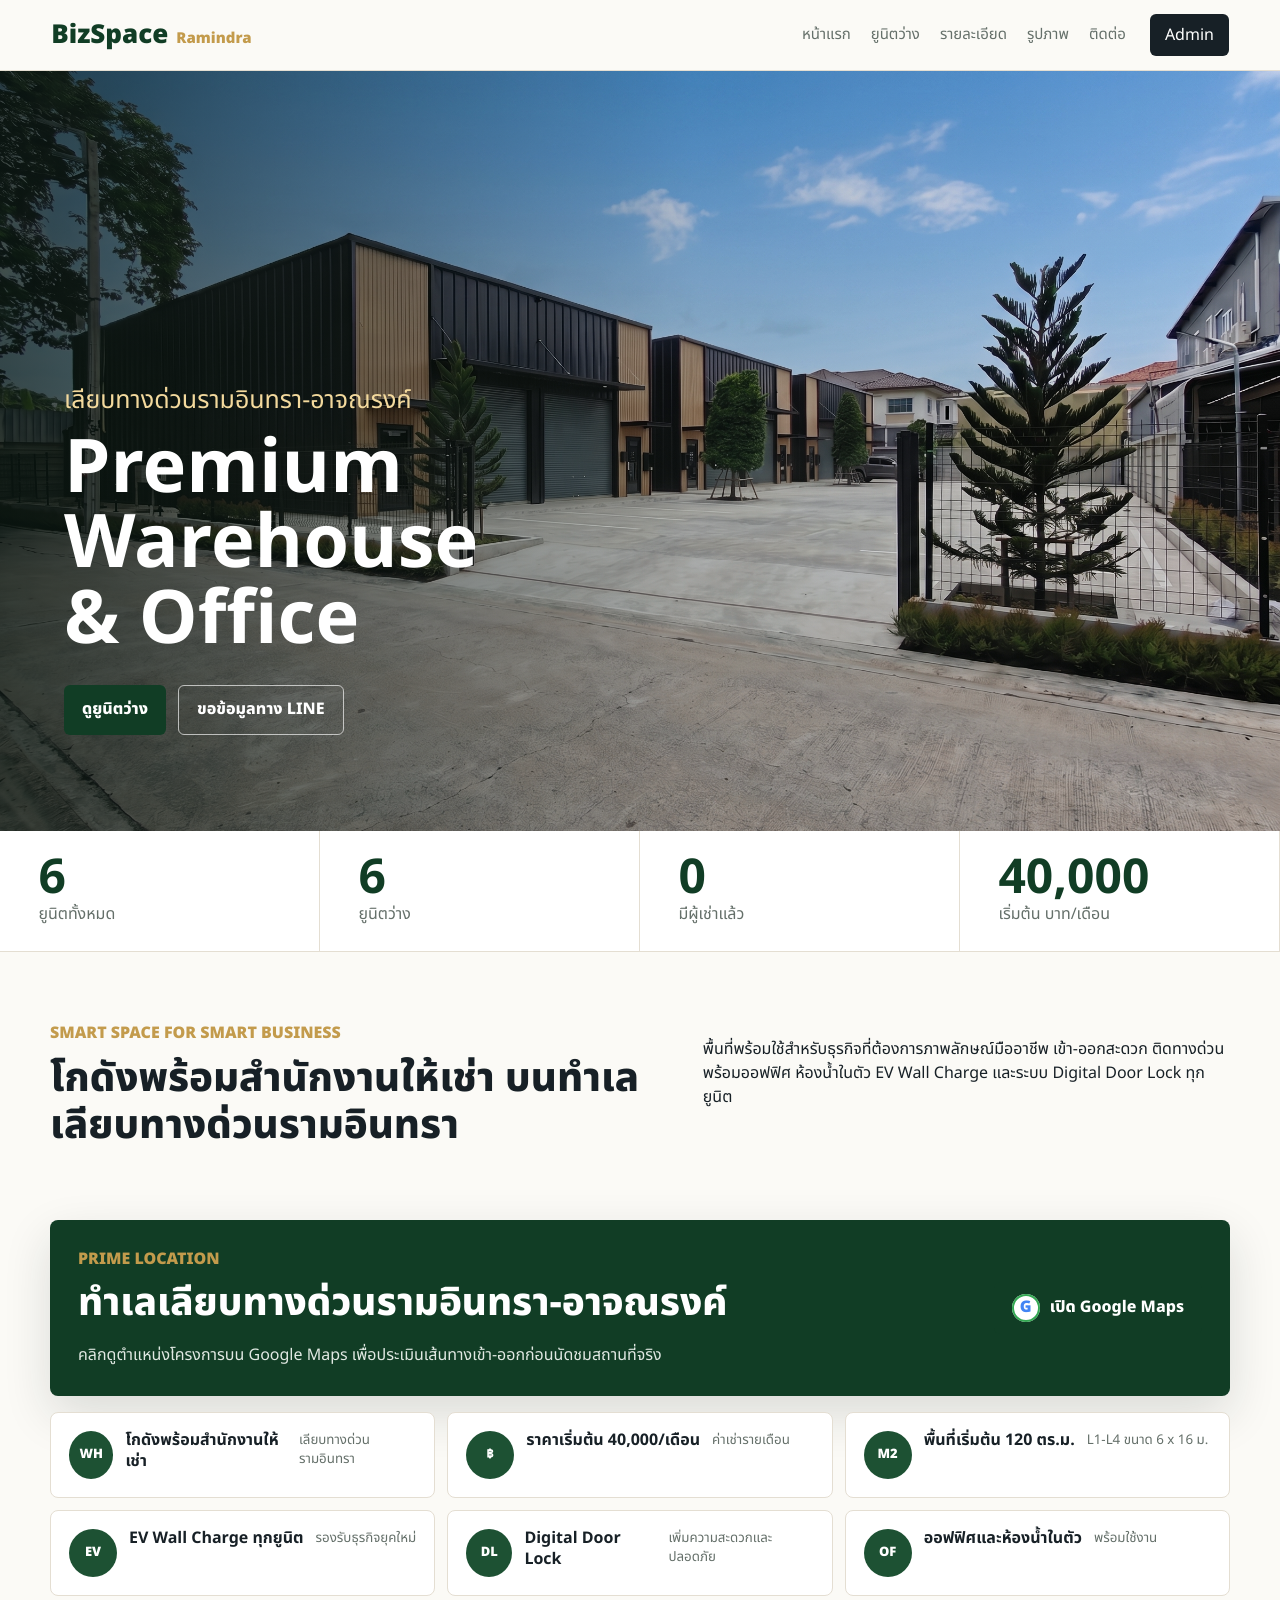
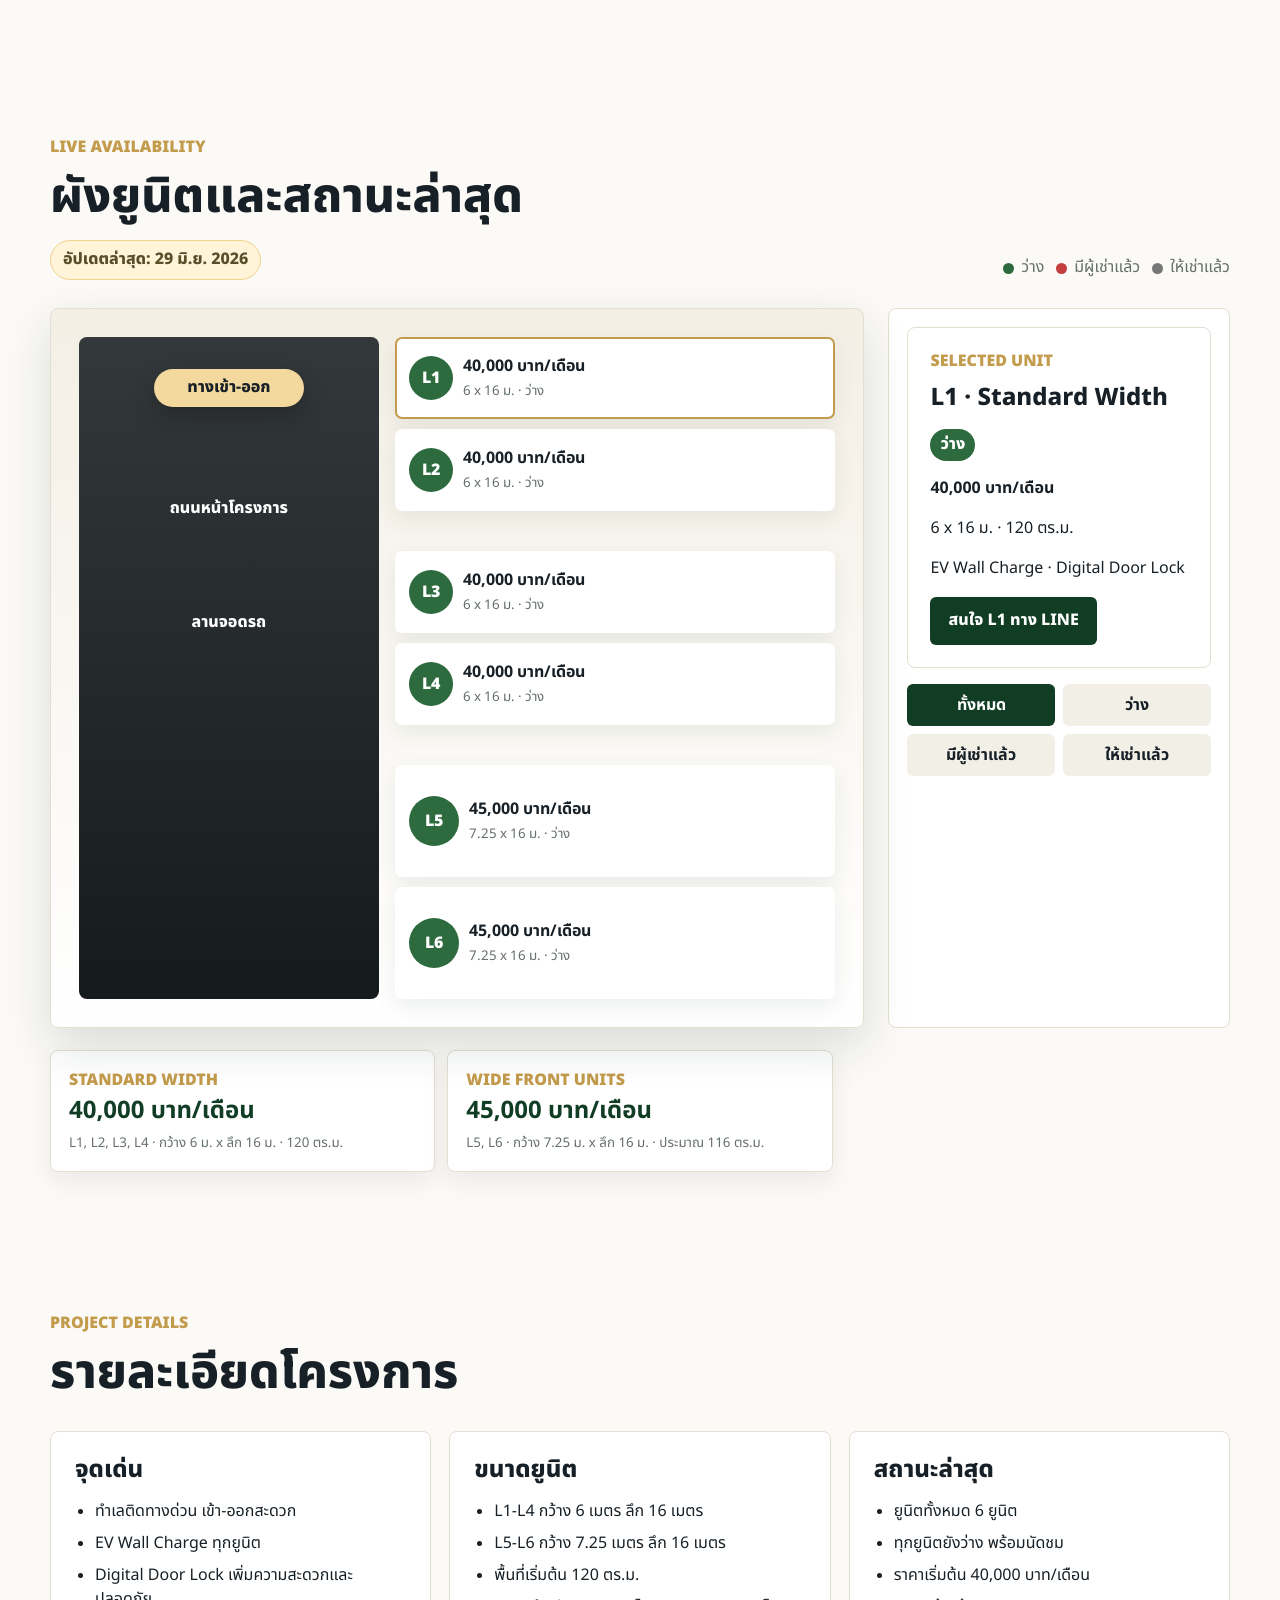
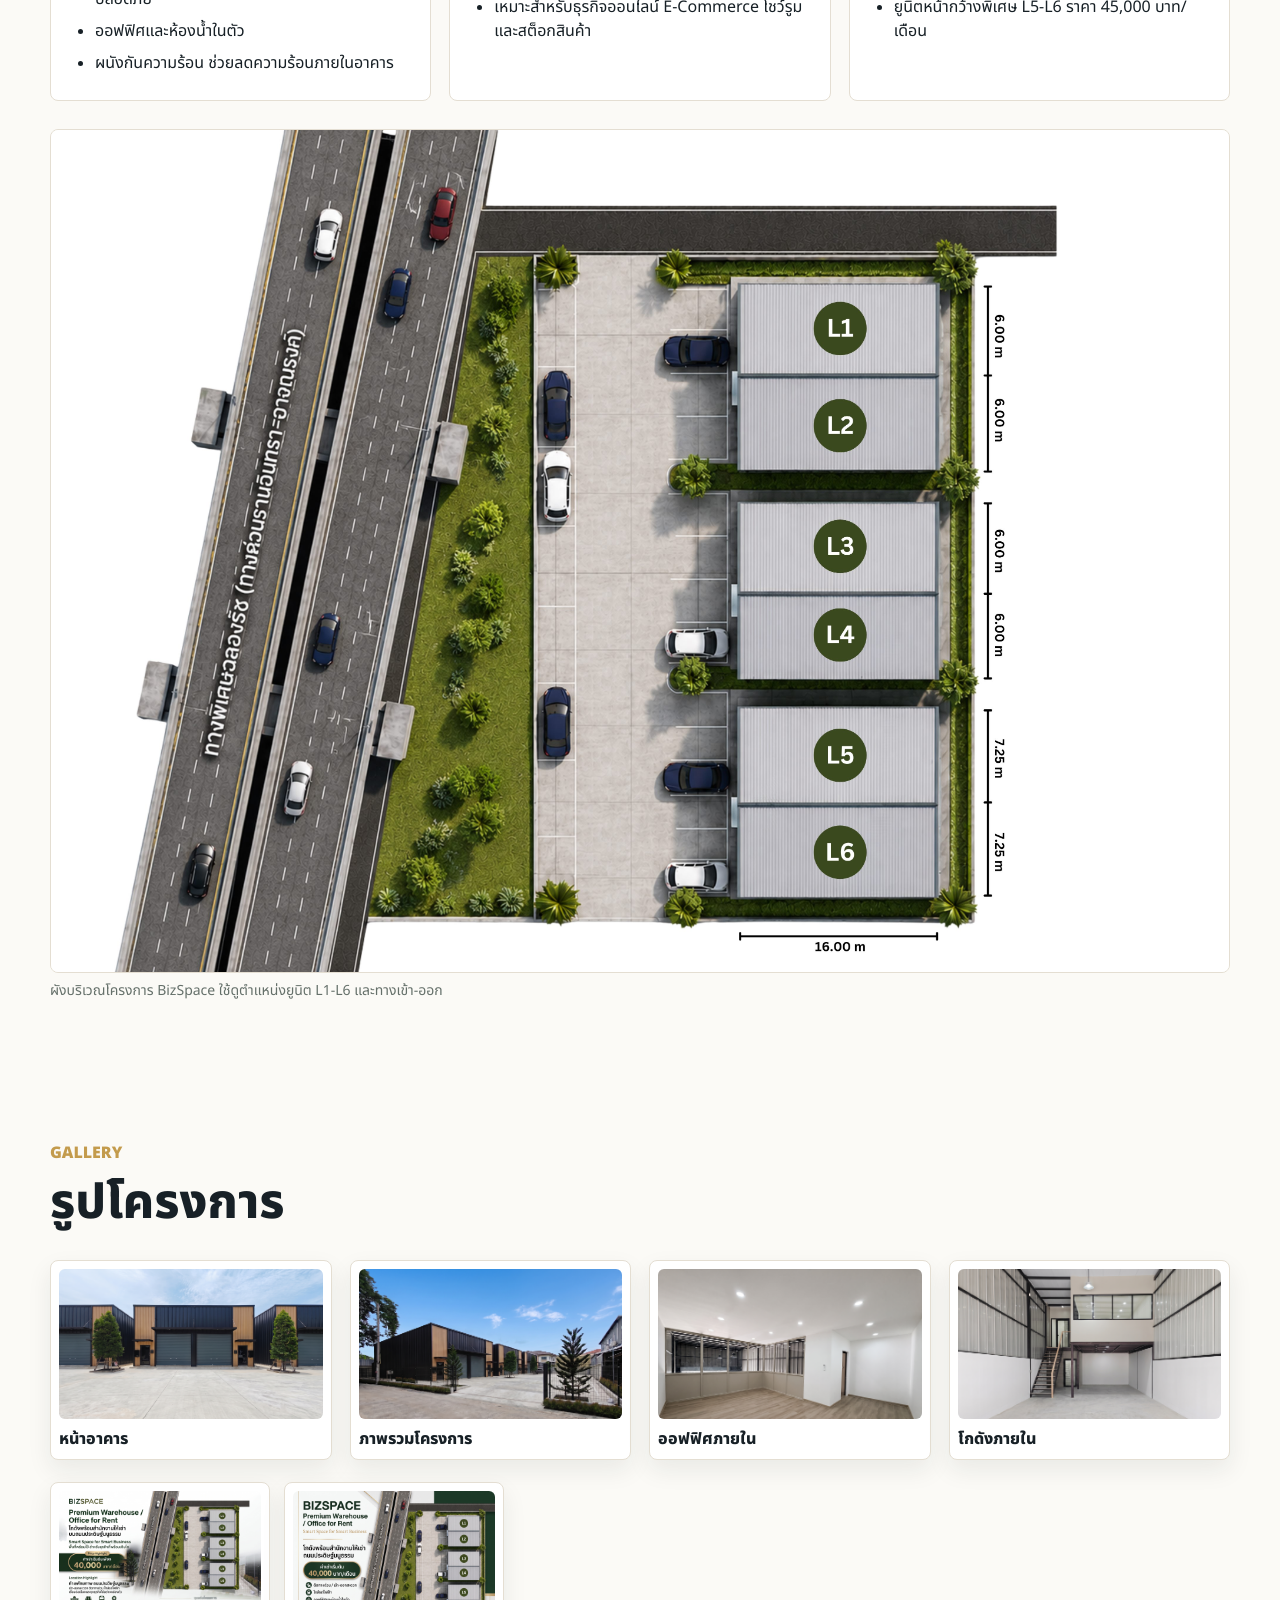
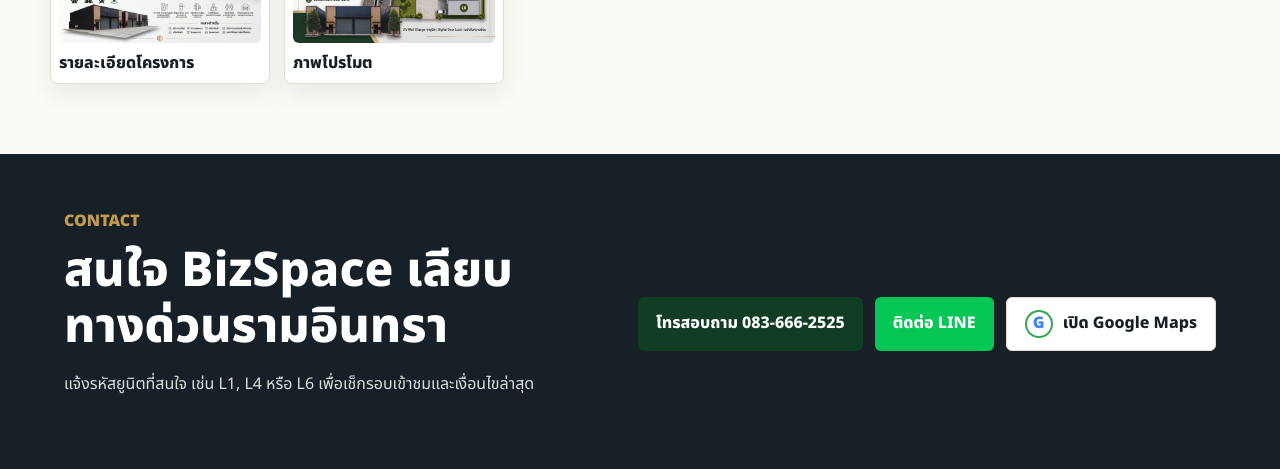
==== bizspace-ramindra/index.html @ 4b13f50c "Add files via upload" ====
<!doctype html>
<html lang="th">
  <head>
    <meta charset="utf-8">
    <meta name="viewport" content="width=device-width, initial-scale=1">
    <title>BizSpace | เลียบทางด่วนรามอินทรา</title>
    <link rel="preconnect" href="https://fonts.googleapis.com">
    <link rel="preconnect" href="https://fonts.gstatic.com" crossorigin>
    <link href="https://fonts.googleapis.com/css2?family=Noto+Sans+Thai:wght@400;500;600;700;800;900&display=swap" rel="stylesheet">
    <link rel="stylesheet" href="../styles.css?v=20260629-bizspace-5">
  </head>
  <body class="project-page bizspace-page">
    <header class="topbar">
      <a class="brand" href="../" aria-label="กลับหน้าแรก CENTRIX Park">
        <span>BizSpace</span>
        <small>Ramindra</small>
      </a>
      <nav aria-label="เมนูหลัก">
        <a href="../">หน้าแรก</a>
        <a href="#availability">ยูนิตว่าง</a>
        <a href="#details">รายละเอียด</a>
        <a href="#gallery">รูปภาพ</a>
        <a href="#contact">ติดต่อ</a>
      </nav>
      <button class="admin-open" type="button" data-open-admin>Admin</button>
    </header>

    <main id="top">
      <section class="hero">
        <img src="../assets/bizspace-ramindra/hero-wide.jpeg" alt="ภาพหน้าโครงการ BizSpace เลียบทางด่วนรามอินทรา">
        <div class="hero-copy">
          <p>เลียบทางด่วนรามอินทรา-อาจณรงค์</p>
          <h1>Premium Warehouse<br> & Office</h1>
          <div class="hero-actions">
            <a class="button primary" href="#availability">ดูยูนิตว่าง</a>
            <a class="button ghost" href="#contact">ขอข้อมูลทาง LINE</a>
          </div>
        </div>
      </section>

      <section class="status-strip" aria-label="สรุปสถานะยูนิต">
        <div>
          <strong data-stat="total">0</strong>
          <span>ยูนิตทั้งหมด</span>
        </div>
        <div>
          <strong data-stat="available">0</strong>
          <span>ยูนิตว่าง</span>
        </div>
        <div>
          <strong data-stat="reserved">0</strong>
          <span>มีผู้เช่าแล้ว</span>
        </div>
        <div>
          <strong>40,000</strong>
          <span>เริ่มต้น บาท/เดือน</span>
        </div>
      </section>

      <section class="section intro">
        <div>
          <p class="eyebrow">Smart Space for Smart Business</p>
          <h2 class="intro-title">โกดังพร้อมสำนักงานให้เช่า บนทำเลเลียบทางด่วนรามอินทรา</h2>
        </div>
        <p>
          พื้นที่พร้อมใช้สำหรับธุรกิจที่ต้องการภาพลักษณ์มืออาชีพ เข้า-ออกสะดวก ติดทางด่วน
          พร้อมออฟฟิศ ห้องน้ำในตัว EV Wall Charge และระบบ Digital Door Lock ทุกยูนิต
        </p>
      </section>

      <section class="section location-brief" id="location">
        <div class="location-card">
          <div>
            <p class="eyebrow">Prime Location</p>
            <h2 class="location-title">ทำเลเลียบทางด่วนรามอินทรา-อาจณรงค์</h2>
            <p>คลิกดูตำแหน่งโครงการบน Google Maps เพื่อประเมินเส้นทางเข้า-ออกก่อนนัดชมสถานที่จริง</p>
          </div>
          <a class="button primary map-button" href="https://maps.app.goo.gl/LYeXF9YRnhkqdn9H7" target="_blank" rel="noreferrer">
            <span class="map-logo">G</span>
            <span>เปิด Google Maps</span>
          </a>
        </div>

        <div class="info-grid" aria-label="ข้อมูลสำคัญของโครงการ">
          <article><span class="info-icon">WH</span><strong>โกดังพร้อมสำนักงานให้เช่า</strong><small>เลียบทางด่วนรามอินทรา</small></article>
          <article><span class="info-icon">฿</span><strong>ราคาเริ่มต้น 40,000/เดือน</strong><small>ค่าเช่ารายเดือน</small></article>
          <article><span class="info-icon">M2</span><strong>พื้นที่เริ่มต้น 120 ตร.ม.</strong><small>L1-L4 ขนาด 6 x 16 ม.</small></article>
          <article><span class="info-icon">EV</span><strong>EV Wall Charge ทุกยูนิต</strong><small>รองรับธุรกิจยุคใหม่</small></article>
          <article><span class="info-icon">DL</span><strong>Digital Door Lock</strong><small>เพิ่มความสะดวกและปลอดภัย</small></article>
          <article><span class="info-icon">OF</span><strong>ออฟฟิศและห้องน้ำในตัว</strong><small>พร้อมใช้งาน</small></article>
        </div>
      </section>

      <section class="section availability" id="availability">
        <div class="section-head">
          <div>
            <p class="eyebrow">Live Availability</p>
            <h2>ผังยูนิตและสถานะล่าสุด</h2>
            <p class="updated-badge">อัปเดตล่าสุด: 29 มิ.ย. 2026</p>
          </div>
          <div class="legend" aria-label="คำอธิบายสีสถานะ">
            <span><i class="dot available"></i>ว่าง</span>
            <span><i class="dot reserved"></i>มีผู้เช่าแล้ว</span>
            <span><i class="dot rented"></i>ให้เช่าแล้ว</span>
          </div>
        </div>

        <div class="availability-grid">
          <div class="site-map ramindra-site-map" aria-label="ผังยูนิต BizSpace">
            <div class="unit-column left" data-column="left"></div>
            <div class="driveway">
              <span class="entry-exit">ทางเข้า-ออก</span>
              <span>ถนนหน้าโครงการ</span>
              <span>ลานจอดรถ</span>
            </div>
            <div class="unit-column right" data-column="right"></div>
          </div>

          <aside class="unit-panel">
            <div class="selected-card" data-selected-card>
              <p class="eyebrow">Selected Unit</p>
              <h3>เลือกยูนิตบนผัง</h3>
              <p>กดที่ยูนิตเพื่อดูราคา ขนาด และสถานะล่าสุด</p>
            </div>
            <div class="quick-filters" aria-label="ตัวกรองสถานะ">
              <button class="filter active" type="button" data-filter="all">ทั้งหมด</button>
              <button class="filter" type="button" data-filter="available">ว่าง</button>
              <button class="filter" type="button" data-filter="reserved">มีผู้เช่าแล้ว</button>
              <button class="filter" type="button" data-filter="rented">ให้เช่าแล้ว</button>
            </div>
          </aside>
        </div>

        <div class="price-summary" aria-label="สรุปราคาเช่าตามกลุ่มยูนิต">
          <article>
            <span>Standard Width</span>
            <strong>40,000 บาท/เดือน</strong>
            <small>L1, L2, L3, L4 · กว้าง 6 ม. x ลึก 16 ม. · 120 ตร.ม.</small>
          </article>
          <article>
            <span>Wide Front Units</span>
            <strong>45,000 บาท/เดือน</strong>
            <small>L5, L6 · กว้าง 7.25 ม. x ลึก 16 ม. · ประมาณ 116 ตร.ม.</small>
          </article>
        </div>
      </section>

      <section class="section details" id="details">
        <div class="section-head">
          <div>
            <p class="eyebrow">Project Details</p>
            <h2>รายละเอียดโครงการ</h2>
          </div>
        </div>
        <div class="detail-grid">
          <article>
            <h3>จุดเด่น</h3>
            <ul>
              <li>ทำเลติดทางด่วน เข้า-ออกสะดวก</li>
              <li>EV Wall Charge ทุกยูนิต</li>
              <li>Digital Door Lock เพิ่มความสะดวกและปลอดภัย</li>
              <li>ออฟฟิศและห้องน้ำในตัว</li>
              <li>ผนังกันความร้อน ช่วยลดความร้อนภายในอาคาร</li>
            </ul>
          </article>
          <article>
            <h3>ขนาดยูนิต</h3>
            <ul>
              <li>L1-L4 กว้าง 6 เมตร ลึก 16 เมตร</li>
              <li>L5-L6 กว้าง 7.25 เมตร ลึก 16 เมตร</li>
              <li>พื้นที่เริ่มต้น 120 ตร.ม.</li>
              <li>เหมาะสำหรับธุรกิจออนไลน์ E-Commerce โชว์รูม และสต็อกสินค้า</li>
            </ul>
          </article>
          <article>
            <h3>สถานะล่าสุด</h3>
            <ul>
              <li>ยูนิตทั้งหมด 6 ยูนิต</li>
              <li>ทุกยูนิตยังว่าง พร้อมนัดชม</li>
              <li>ราคาเริ่มต้น 40,000 บาท/เดือน</li>
              <li>ยูนิตหน้ากว้างพิเศษ L5-L6 ราคา 45,000 บาท/เดือน</li>
            </ul>
          </article>
        </div>
        <figure class="reference-plan">
          <img src="../assets/bizspace-ramindra/site-layout-web.jpeg" alt="ภาพผังบริเวณโครงการ BizSpace เลียบทางด่วนรามอินทรา">
          <figcaption>ผังบริเวณโครงการ BizSpace ใช้ดูตำแหน่งยูนิต L1-L6 และทางเข้า-ออก</figcaption>
        </figure>
      </section>

      <section class="section gallery" id="gallery">
        <div class="section-head">
          <div>
            <p class="eyebrow">Gallery</p>
            <h2>รูปโครงการ</h2>
          </div>
        </div>
        <div class="gallery-grid compact-gallery" aria-label="รูปโครงการ BizSpace">
          <button class="promo-thumb gallery-thumb" type="button" data-lightbox-src="../assets/bizspace-ramindra/warehouse-front.jpeg" data-lightbox-alt="ภาพหน้าอาคาร BizSpace">
            <img src="../assets/bizspace-ramindra/warehouse-front.jpeg" alt="ภาพหน้าอาคาร BizSpace">
            <span>หน้าอาคาร</span>
          </button>
          <button class="promo-thumb gallery-thumb" type="button" data-lightbox-src="../assets/bizspace-ramindra/hero-wide.jpeg" data-lightbox-alt="ภาพมุมกว้างโครงการ BizSpace">
            <img src="../assets/bizspace-ramindra/hero-wide.jpeg" alt="ภาพมุมกว้างโครงการ BizSpace">
            <span>ภาพรวมโครงการ</span>
          </button>
          <button class="promo-thumb gallery-thumb" type="button" data-lightbox-src="../assets/bizspace-ramindra/office-interior.jpeg" data-lightbox-alt="ภาพออฟฟิศภายใน BizSpace">
            <img src="../assets/bizspace-ramindra/office-interior.jpeg" alt="ภาพออฟฟิศภายใน BizSpace">
            <span>ออฟฟิศภายใน</span>
          </button>
          <button class="promo-thumb gallery-thumb" type="button" data-lightbox-src="../assets/bizspace-ramindra/warehouse-interior.jpeg" data-lightbox-alt="ภาพโกดังภายใน BizSpace">
            <img src="../assets/bizspace-ramindra/warehouse-interior.jpeg" alt="ภาพโกดังภายใน BizSpace">
            <span>โกดังภายใน</span>
          </button>
        </div>
        <div class="promo-gallery" aria-label="ภาพรายละเอียดเพิ่มเติม">
          <button class="promo-thumb" type="button" data-lightbox-src="../assets/bizspace-ramindra/promo-detail.jpeg" data-lightbox-alt="ภาพรายละเอียดโครงการ BizSpace">
            <img src="../assets/bizspace-ramindra/promo-detail.jpeg" alt="ภาพรายละเอียดโครงการ BizSpace">
            <span>รายละเอียดโครงการ</span>
          </button>
          <button class="promo-thumb" type="button" data-lightbox-src="../assets/bizspace-ramindra/promo-social.jpeg" data-lightbox-alt="ภาพโปรโมต BizSpace">
            <img src="../assets/bizspace-ramindra/promo-social.jpeg" alt="ภาพโปรโมต BizSpace">
            <span>ภาพโปรโมต</span>
          </button>
        </div>
      </section>

      <section class="contact" id="contact">
        <div>
          <p class="eyebrow">Contact</p>
          <h2>สนใจ BizSpace เลียบทางด่วนรามอินทรา</h2>
          <p>แจ้งรหัสยูนิตที่สนใจ เช่น L1, L4 หรือ L6 เพื่อเช็กรอบเข้าชมและเงื่อนไขล่าสุด</p>
        </div>
        <div class="contact-actions">
          <a class="button primary" href="tel:0836662525">โทรสอบถาม 083-666-2525</a>
          <a class="button line" href="https://lin.ee/n7IwEYp" target="_blank" rel="noreferrer">ติดต่อ LINE</a>
          <a class="button ghost dark map-button" href="https://maps.app.goo.gl/LYeXF9YRnhkqdn9H7" target="_blank" rel="noreferrer">
            <span class="map-logo">G</span>
            <span>เปิด Google Maps</span>
          </a>
        </div>
      </section>
    </main>

    <div class="sticky-contact" aria-label="ติดต่อด่วน">
      <a href="tel:0836662525">โทร 083-666-2525</a>
      <a href="https://lin.ee/n7IwEYp" target="_blank" rel="noreferrer">LINE</a>
      <a href="https://maps.app.goo.gl/LYeXF9YRnhkqdn9H7" target="_blank" rel="noreferrer">Maps</a>
    </div>

    <dialog class="admin-dialog login-dialog" data-login-dialog>
      <form class="admin-modal login-modal" data-login-form>
        <header>
          <div>
            <p class="eyebrow">Admin Login</p>
            <h2>ใส่รหัสก่อนแก้ไขสถานะ</h2>
          </div>
          <button class="icon-button" type="button" data-close-login aria-label="ปิด">×</button>
        </header>
        <label class="password-field">
          <span>รหัส Admin</span>
          <input type="password" inputmode="numeric" autocomplete="current-password" data-admin-password-input>
        </label>
        <p class="login-error" data-login-error hidden>รหัสไม่ถูกต้อง</p>
        <footer>
          <button class="button ghost dark" type="button" data-close-login>ยกเลิก</button>
          <button class="button primary" type="submit">เข้าสู่ระบบ</button>
        </footer>
      </form>
    </dialog>

    <dialog class="admin-dialog" data-admin-dialog>
      <form method="dialog" class="admin-modal">
        <header>
          <div>
            <p class="eyebrow">Admin</p>
            <h2>แก้ไขสถานะยูนิต</h2>
          </div>
          <button class="icon-button" value="close" aria-label="ปิด">×</button>
        </header>
        <div class="admin-note">
          ข้อมูลเดโมนี้บันทึกใน browser ด้วย localStorage เหมาะสำหรับทดสอบ flow ก่อนต่อฐานข้อมูลจริง
        </div>
        <div class="admin-list" data-admin-list></div>
        <footer>
          <button class="button ghost dark" type="button" data-reset>รีเซ็ตข้อมูล</button>
          <button class="button primary" value="close">เสร็จแล้ว</button>
        </footer>
      </form>
    </dialog>

    <dialog class="lightbox-dialog" data-lightbox-dialog>
      <button class="icon-button lightbox-close" type="button" data-lightbox-close aria-label="ปิด">×</button>
      <img src="" alt="" data-lightbox-image>
    </dialog>

    <script src="app.js?v=20260629-bizspace-5"></script>
  </body>
</html>
---- styles.css ----
:root {
  --forest: #113d25;
  --forest-2: #1d5133;
  --gold: #c39b4c;
  --ink: #172026;
  --muted: #65706a;
  --paper: #fbfaf6;
  --line: #e4ded2;
  --available: #2d6b3f;
  --reserved: #c53e3e;
  --rented: #767676;
  --shadow: 0 18px 48px rgba(23, 32, 38, 0.14);
}

* {
  box-sizing: border-box;
}

html {
  scroll-behavior: smooth;
  overflow-x: hidden;
}

body {
  margin: 0;
  color: var(--ink);
  background: var(--paper);
  font-family: "Noto Sans Thai", "Leelawadee UI", "Segoe UI", Tahoma, sans-serif;
  font-size: 16px;
  font-weight: 400;
  line-height: 1.5;
  text-rendering: geometricPrecision;
  overflow-x: hidden;
}

img {
  display: block;
  max-width: 100%;
}

a {
  color: inherit;
  text-decoration: none;
}

button,
select,
input {
  font: inherit;
}

.topbar {
  position: sticky;
  top: 0;
  z-index: 20;
  display: flex;
  align-items: center;
  gap: 24px;
  padding: 14px clamp(18px, 4vw, 52px);
  background: rgba(251, 250, 246, 0.94);
  border-bottom: 1px solid var(--line);
  backdrop-filter: blur(16px);
}

.brand {
  display: flex;
  align-items: baseline;
  gap: 8px;
  margin-right: auto;
  font-weight: 900;
  letter-spacing: 0;
  color: var(--forest);
}

.brand span {
  font-size: 26px;
}

.brand small {
  font-size: 15px;
  color: var(--gold);
}

.brand-logo {
  align-items: center;
  min-height: 44px;
  padding: 4px 0;
}

.brand-logo img {
  width: 104px;
  height: 76px;
  object-fit: contain;
  border-radius: 4px;
}

nav {
  display: flex;
  gap: 20px;
  color: var(--muted);
  font-size: 15px;
}

nav a:hover {
  color: var(--forest);
}

.admin-open,
.button,
.filter,
.icon-button {
  border: 0;
  cursor: pointer;
}

.admin-open {
  padding: 9px 15px;
  color: white;
  background: var(--ink);
  border-radius: 6px;
}

.hero {
  position: relative;
  min-height: min(760px, calc(100vh - 64px));
  display: grid;
  align-items: end;
  overflow: hidden;
  background: var(--ink);
}

.hero img {
  position: absolute;
  inset: 0;
  width: 100%;
  height: 100%;
  object-fit: cover;
}

.hero::after {
  content: "";
  position: absolute;
  inset: 0;
  background: linear-gradient(90deg, rgba(11, 24, 18, 0.76), rgba(11, 24, 18, 0.22) 54%, rgba(11, 24, 18, 0.08));
}

.hero-copy {
  position: relative;
  z-index: 1;
  width: min(760px, 92vw);
  padding: 0 clamp(20px, 5vw, 72px) clamp(40px, 8vw, 96px);
  color: white;
}

.hero-copy p {
  margin: 0 0 12px;
  font-size: clamp(18px, 2.2vw, 25px);
  color: #f3d99d;
}

.hero h1 {
  margin: 0;
  font-size: clamp(40px, 5.8vw, 74px);
  line-height: 1.02;
  letter-spacing: 0;
}

.hero-actions,
.contact-actions {
  display: flex;
  flex-wrap: wrap;
  gap: 12px;
  margin-top: 26px;
}

.button {
  display: inline-flex;
  min-height: 46px;
  align-items: center;
  justify-content: center;
  padding: 12px 18px;
  border-radius: 6px;
  font-weight: 800;
  transition: transform 180ms ease, box-shadow 180ms ease, background-color 180ms ease, border-color 180ms ease;
}

.button:hover,
.admin-open:hover,
.filter:hover {
  transform: translateY(-1px);
  box-shadow: 0 12px 26px rgba(23, 32, 38, 0.14);
}

.button.compact {
  min-height: 42px;
  padding: 9px 14px;
}

.button.primary {
  color: white;
  background: var(--forest);
}

.button.ghost {
  color: white;
  border: 1px solid rgba(255, 255, 255, 0.65);
}

.button.ghost.dark {
  color: var(--ink);
  border-color: var(--line);
  background: white;
}

.button.line {
  color: white;
  background: #06c755;
}

.map-button {
  gap: 10px;
  white-space: nowrap;
}

.map-logo {
  display: grid;
  place-items: center;
  width: 28px;
  height: 28px;
  color: #4285f4;
  background: white;
  border-radius: 50%;
  font-weight: 900;
  box-shadow: inset 0 0 0 2px #34a853;
}

.status-strip {
  display: grid;
  grid-template-columns: repeat(4, 1fr);
  border-bottom: 1px solid var(--line);
  background: white;
}

.status-strip div {
  padding: 24px clamp(16px, 3vw, 42px);
  border-right: 1px solid var(--line);
}

.status-strip strong {
  display: block;
  color: var(--forest);
  font-size: clamp(30px, 4vw, 48px);
  line-height: 1;
}

.status-strip span {
  color: var(--muted);
}

.section {
  width: min(1180px, calc(100% - 40px));
  margin: 0 auto;
  padding: 70px 0;
}

.intro {
  display: grid;
  grid-template-columns: 1.08fr 0.92fr;
  gap: 34px;
  align-items: start;
}

.intro-title {
  max-width: 780px;
  font-size: clamp(28px, 3.15vw, 40px);
}

.location-brief {
  padding-top: 0;
}

.location-card {
  display: grid;
  grid-template-columns: 1fr auto;
  gap: 24px;
  align-items: center;
  padding: 28px;
  color: white;
  background: var(--forest);
  border-radius: 8px;
  box-shadow: var(--shadow);
}

.location-title {
  white-space: nowrap;
  font-size: clamp(28px, 3vw, 40px);
}

.location-card p:not(.eyebrow) {
  max-width: 760px;
  margin-bottom: 0;
  color: #e1e9e3;
}

.info-grid {
  display: grid;
  grid-template-columns: repeat(3, minmax(300px, 1fr));
  gap: 12px;
  margin-top: 16px;
}

.info-grid article {
  display: flex;
  gap: 12px;
  align-items: flex-start;
  padding: 18px;
  background: white;
  border: 1px solid var(--line);
  border-radius: 8px;
}

.info-icon {
  display: grid;
  place-items: center;
  width: 48px;
  height: 48px;
  color: white;
  background: var(--forest-2);
  border-radius: 50%;
  font-size: 13px;
  font-weight: 900;
}

.info-grid strong,
.info-grid small {
  display: block;
}

.info-grid strong {
  font-size: 16px;
  line-height: 1.35;
  word-break: keep-all;
  overflow-wrap: normal;
}

.info-grid small {
  color: var(--muted);
  line-height: 1.45;
  word-break: keep-all;
  overflow-wrap: normal;
}

.eyebrow {
  margin: 0 0 10px;
  color: var(--gold);
  font-weight: 900;
  text-transform: uppercase;
}

h2,
h3 {
  margin: 0;
  line-height: 1.18;
  letter-spacing: 0;
  font-weight: 800;
}

h2 {
  font-size: clamp(30px, 4vw, 48px);
}

h3 {
  font-size: 24px;
}

.section-head {
  display: flex;
  align-items: end;
  justify-content: space-between;
  gap: 24px;
  margin-bottom: 28px;
}

.legend {
  display: flex;
  flex-wrap: wrap;
  gap: 12px;
  color: var(--muted);
}

.updated-badge {
  display: inline-flex;
  margin: 14px 0 0;
  padding: 7px 12px;
  color: #5a4d2a;
  background: #fff4d8;
  border: 1px solid #efd38a;
  border-radius: 999px;
  font-weight: 800;
}

.legend span {
  display: inline-flex;
  align-items: center;
  gap: 7px;
}

.dot {
  width: 11px;
  height: 11px;
  border-radius: 50%;
}

.dot.available {
  background: var(--available);
}

.dot.reserved {
  background: var(--reserved);
}

.dot.rented {
  background: var(--rented);
}

.availability-grid {
  display: grid;
  grid-template-columns: minmax(0, 1.55fr) minmax(280px, 0.65fr);
  gap: 24px;
  align-items: stretch;
}

.site-map {
  position: relative;
  display: grid;
  grid-template-columns: 1fr 0.72fr 1fr;
  gap: 16px;
  min-height: 720px;
  padding: 28px;
  background: linear-gradient(180deg, #f4efe5, #ffffff);
  border: 1px solid var(--line);
  border-radius: 8px;
  box-shadow: var(--shadow);
}

.road-label {
  position: absolute;
  right: 28px;
  bottom: 16px;
  color: var(--gold);
  font-weight: 900;
}

.unit-column {
  display: grid;
  gap: 10px;
  align-content: stretch;
}

.unit {
  position: relative;
  display: grid;
  grid-template-columns: auto 1fr;
  gap: 10px;
  align-items: center;
  min-height: 70px;
  padding: 12px;
  border: 2px solid transparent;
  border-radius: 7px;
  background: white;
  box-shadow: 0 8px 22px rgba(17, 61, 37, 0.08);
  text-align: left;
}

.unit.gap-before {
  margin-top: 30px;
}

.unit:hover,
.unit.selected {
  border-color: var(--gold);
}

.unit.filtered-out {
  opacity: 0.28;
}

.badge {
  display: grid;
  place-items: center;
  width: 44px;
  height: 44px;
  color: white;
  border-radius: 50%;
  font-weight: 900;
}

.unit.available .badge {
  background: var(--available);
}

.unit.reserved .badge {
  background: var(--reserved);
}

.unit.rented .badge {
  background: var(--rented);
}

.unit strong {
  display: block;
  color: var(--ink);
}

.unit small {
  color: var(--muted);
}

.driveway {
  display: grid;
  align-content: space-between;
  justify-items: center;
  padding: 32px 12px;
  color: white;
  background: linear-gradient(180deg, #33383a, #151a1d);
  border-radius: 8px;
  text-align: center;
  font-weight: 800;
}

.entry-exit {
  display: inline-flex;
  align-items: center;
  justify-content: center;
  min-height: 38px;
  width: min(150px, 100%);
  color: var(--ink);
  background: #f3d99d;
  border-radius: 999px;
  box-shadow: 0 10px 24px rgba(0, 0, 0, 0.22);
}

.unit-panel,
.detail-grid article,
.admin-modal,
.selected-card {
  background: white;
  border: 1px solid var(--line);
  border-radius: 8px;
}

.unit-panel {
  display: flex;
  flex-direction: column;
  gap: 16px;
  padding: 18px;
}

.selected-card {
  padding: 22px;
}

.selected-card .status-pill,
.status-pill {
  display: inline-flex;
  align-items: center;
  min-height: 28px;
  padding: 4px 10px;
  border-radius: 999px;
  color: white;
  font-weight: 800;
}

.status-pill.available {
  background: var(--available);
}

.status-pill.reserved {
  background: var(--reserved);
}

.status-pill.rented {
  background: var(--rented);
}

.quick-filters {
  display: grid;
  grid-template-columns: repeat(2, minmax(0, 1fr));
  gap: 8px;
}

.filter {
  min-height: 42px;
  padding: 9px 10px;
  color: var(--ink);
  background: #f2efe7;
  border-radius: 6px;
  font-weight: 700;
}

.filter.active {
  color: white;
  background: var(--forest);
}

.price-summary {
  display: grid;
  grid-template-columns: repeat(3, minmax(0, 1fr));
  gap: 12px;
  margin-top: 22px;
}

.price-summary article {
  padding: 18px;
  background: white;
  border: 1px solid var(--line);
  border-radius: 8px;
  box-shadow: 0 10px 24px rgba(23, 32, 38, 0.07);
}

.price-summary span,
.price-summary strong,
.price-summary small {
  display: block;
}

.price-summary span {
  color: var(--gold);
  font-weight: 900;
  text-transform: uppercase;
}

.price-summary strong {
  margin-top: 4px;
  color: var(--forest);
  font-size: 24px;
  line-height: 1.2;
}

.price-summary small {
  margin-top: 8px;
  color: var(--muted);
  line-height: 1.45;
}

.table-wrap {
  margin-top: 24px;
  overflow-x: auto;
  max-height: 430px;
  overflow-y: auto;
  background: white;
  border: 1px solid var(--line);
  border-radius: 8px;
}

table {
  width: 100%;
  border-collapse: collapse;
  min-width: 560px;
}

th,
td {
  padding: 10px 14px;
  border-bottom: 1px solid var(--line);
  text-align: left;
}

th {
  position: sticky;
  top: 0;
  z-index: 1;
  color: var(--forest);
  background: #f4efe5;
}

.detail-grid {
  display: grid;
  grid-template-columns: repeat(3, 1fr);
  gap: 18px;
}

.detail-grid article {
  padding: 24px;
}

ul {
  margin: 16px 0 0;
  padding-left: 20px;
}

li + li {
  margin-top: 8px;
}

.reference-plan {
  margin: 28px 0 0;
}

.reference-plan img,
.gallery figure img {
  width: 100%;
  border-radius: 8px;
  border: 1px solid var(--line);
}

figcaption {
  margin-top: 8px;
  color: var(--muted);
  font-size: 14px;
}

.gallery-grid {
  display: grid;
  grid-template-columns: 1fr 1fr;
  gap: 18px;
}

.gallery figure {
  margin: 0;
}

.promo-gallery {
  display: grid;
  grid-template-columns: repeat(2, minmax(0, 220px));
  gap: 14px;
  margin-top: 22px;
}

.promo-thumb {
  display: grid;
  gap: 8px;
  padding: 8px;
  color: var(--ink);
  background: white;
  border: 1px solid var(--line);
  border-radius: 8px;
  cursor: pointer;
  text-align: left;
  box-shadow: 0 10px 24px rgba(23, 32, 38, 0.08);
}

.promo-thumb img {
  width: 100%;
  aspect-ratio: 4 / 3;
  object-fit: cover;
  object-position: top;
  border-radius: 6px;
}

.promo-thumb span {
  font-weight: 800;
}

.compact-gallery {
  grid-template-columns: repeat(4, minmax(0, 1fr));
}

.gallery-thumb {
  min-width: 0;
}

.gallery-thumb img {
  aspect-ratio: 4 / 3;
  max-height: 150px;
}

.faq-list {
  display: grid;
  gap: 10px;
}

.faq-list details {
  background: white;
  border: 1px solid var(--line);
  border-radius: 8px;
  padding: 16px 18px;
}

.faq-list summary {
  cursor: pointer;
  color: var(--forest);
  font-weight: 900;
}

.faq-list p {
  margin: 10px 0 0;
  color: var(--muted);
}

.lightbox-dialog {
  width: min(1120px, calc(100% - 28px));
  max-height: calc(100vh - 32px);
  padding: 12px;
  border: 0;
  border-radius: 8px;
  background: white;
  box-shadow: var(--shadow);
}

.lightbox-dialog::backdrop {
  background: rgba(17, 25, 29, 0.72);
}

.lightbox-dialog img {
  width: 100%;
  max-height: calc(100vh - 76px);
  object-fit: contain;
  border-radius: 6px;
}

.lightbox-close {
  position: absolute;
  top: 16px;
  right: 16px;
  z-index: 1;
}

.contact {
  display: grid;
  grid-template-columns: 1fr auto;
  gap: 28px;
  align-items: center;
  padding: 56px clamp(20px, 5vw, 72px);
  color: white;
  background: var(--ink);
}

.contact p:not(.eyebrow) {
  max-width: 760px;
  color: #d8ded9;
}

.sticky-contact {
  position: fixed;
  left: 14px;
  right: 14px;
  bottom: 14px;
  z-index: 30;
  display: none;
  grid-template-columns: 1.35fr 1fr 1fr;
  gap: 8px;
  padding: 8px;
  background: rgba(251, 250, 246, 0.94);
  border: 1px solid var(--line);
  border-radius: 8px;
  box-shadow: var(--shadow);
  backdrop-filter: blur(14px);
}

.sticky-contact a {
  display: grid;
  place-items: center;
  min-height: 42px;
  color: white;
  background: var(--forest);
  border-radius: 6px;
  font-weight: 900;
}

.sticky-contact a:nth-child(2) {
  background: #06c755;
}

.sticky-contact a:nth-child(3) {
  color: var(--ink);
  background: #f3d99d;
}

.admin-dialog {
  width: min(980px, calc(100% - 28px));
  padding: 0;
  border: 0;
  border-radius: 8px;
  box-shadow: var(--shadow);
}

.admin-dialog::backdrop {
  background: rgba(17, 25, 29, 0.56);
}

.admin-modal {
  padding: 22px;
}

.admin-modal header,
.admin-modal footer {
  display: flex;
  align-items: center;
  justify-content: space-between;
  gap: 16px;
}

.icon-button {
  width: 40px;
  height: 40px;
  color: white;
  background: var(--ink);
  border-radius: 50%;
  font-size: 25px;
  line-height: 1;
}

.admin-note {
  margin: 18px 0;
  padding: 12px 14px;
  color: #5a4d2a;
  background: #fff4d8;
  border: 1px solid #efd38a;
  border-radius: 6px;
}

.password-field {
  display: grid;
  gap: 8px;
  margin: 18px 0 8px;
  font-weight: 800;
}

.password-field input {
  min-height: 48px;
  width: 100%;
  padding: 10px 12px;
  border: 1px solid var(--line);
  border-radius: 6px;
  font-size: 20px;
}

.login-error {
  margin: 8px 0 0;
  color: #b42318;
  font-weight: 800;
}

.admin-list {
  display: grid;
  grid-template-columns: repeat(2, minmax(0, 1fr));
  gap: 10px;
  max-height: 58vh;
  overflow: auto;
  padding-right: 4px;
}

.admin-row {
  display: grid;
  grid-template-columns: 56px 1fr 120px;
  gap: 10px;
  align-items: center;
  padding: 10px;
  border: 1px solid var(--line);
  border-radius: 7px;
}

.admin-row strong {
  color: var(--forest);
}

.admin-row input,
.admin-row select {
  width: 100%;
  min-height: 40px;
  border: 1px solid var(--line);
  border-radius: 6px;
  padding: 8px;
}

.admin-modal footer {
  margin-top: 18px;
}

.home-page {
  background:
    linear-gradient(180deg, rgba(255, 255, 255, 0.55), rgba(247, 244, 236, 0.96) 520px),
    #f7f4ec;
}

.home-topbar .brand span {
  letter-spacing: 0.02em;
}

.home-hero {
  position: relative;
  width: min(1680px, calc(100% - 72px));
  margin: 0 auto;
  padding: clamp(54px, 7vw, 116px) 0 46px;
  display: grid;
  grid-template-columns: minmax(520px, 0.92fr) minmax(520px, 1.08fr);
  gap: clamp(42px, 6vw, 108px);
  align-items: center;
}

.home-hero::before {
  content: "";
  position: absolute;
  inset: 30px -36px 0;
  z-index: -1;
  border: 1px solid rgba(195, 155, 76, 0.18);
  border-radius: 10px;
  background:
    linear-gradient(135deg, rgba(255, 255, 255, 0.78), rgba(255, 255, 255, 0.24)),
    radial-gradient(circle at 80% 26%, rgba(195, 155, 76, 0.13), transparent 34%);
}

.home-hero-copy h1 {
  max-width: 920px;
  margin: 0;
  color: var(--forest);
  font-size: clamp(34px, 3.35vw, 58px);
  line-height: 1.12;
  font-weight: 900;
}

.home-hero-copy > p:not(.eyebrow) {
  max-width: 720px;
  margin: 24px 0 0;
  color: var(--muted);
  font-size: clamp(17px, 1.8vw, 21px);
}

.home-location-pills {
  display: flex;
  flex-wrap: wrap;
  gap: 10px;
  margin-top: 26px;
}

.home-location-pills span {
  display: inline-flex;
  min-height: 34px;
  align-items: center;
  padding: 6px 12px;
  color: #4f5a53;
  background: rgba(255, 255, 255, 0.72);
  border: 1px solid var(--line);
  border-radius: 999px;
  font-weight: 800;
}

.home-hero-media {
  position: relative;
  min-height: 560px;
  overflow: hidden;
  border: 1px solid var(--line);
  border-radius: 10px;
  background: var(--ink);
  box-shadow: 0 28px 80px rgba(23, 32, 38, 0.18);
}

.home-hero-media img {
  width: 100%;
  height: 100%;
  min-height: 560px;
  object-fit: cover;
}

.home-hero-badge {
  position: absolute;
  right: 18px;
  bottom: 18px;
  width: 170px;
  padding: 16px;
  color: white;
  background: rgba(17, 61, 37, 0.92);
  border: 1px solid rgba(255, 255, 255, 0.24);
  border-radius: 8px;
  backdrop-filter: blur(12px);
}

.home-hero-badge strong,
.home-hero-badge span {
  display: block;
}

.home-hero-badge strong {
  font-size: 46px;
  line-height: 1;
}

.home-hero-badge span {
  margin-top: 6px;
  color: #edf4ef;
  font-weight: 800;
}

.home-hero-panel {
  position: absolute;
  left: 18px;
  top: 18px;
  width: min(320px, calc(100% - 36px));
  padding: 16px;
  color: white;
  background: rgba(23, 32, 38, 0.66);
  border: 1px solid rgba(255, 255, 255, 0.24);
  border-radius: 8px;
  backdrop-filter: blur(14px);
}

.home-hero-panel span,
.home-hero-panel strong,
.home-hero-panel small {
  display: block;
}

.home-hero-panel span {
  color: #f3d99d;
  font-size: 12px;
  font-weight: 900;
  text-transform: uppercase;
}

.home-hero-panel strong {
  margin-top: 4px;
  font-size: 22px;
}

.home-hero-panel small {
  margin-top: 4px;
  color: #dbe3dd;
}

.home-service-strip {
  display: grid;
  grid-template-columns: repeat(3, minmax(0, 1fr));
  width: min(1680px, calc(100% - 72px));
  margin: 0 auto 20px;
  overflow: hidden;
  background: #172026;
  border-radius: 8px;
  box-shadow: 0 18px 54px rgba(23, 32, 38, 0.16);
}

.home-service-strip article {
  min-height: 132px;
  padding: 22px 24px;
  color: white;
  border-right: 1px solid rgba(255, 255, 255, 0.12);
}

.home-service-strip article:last-child {
  border-right: 0;
}

.home-service-strip span,
.home-service-strip strong,
.home-service-strip small {
  display: block;
}

.home-service-strip span {
  color: var(--gold);
  font-weight: 900;
}

.home-service-strip strong {
  margin-top: 12px;
  font-size: 22px;
}

.home-service-strip small {
  margin-top: 8px;
  color: #cfd8d2;
}

.home-service-strip b {
  color: #f3d99d;
  font-weight: 900;
}

.home-stats {
  display: grid;
  grid-template-columns: repeat(5, 1fr);
  width: min(1680px, calc(100% - 72px));
  margin: 0 auto;
  overflow: hidden;
  background: white;
  border: 1px solid var(--line);
  border-radius: 8px;
  box-shadow: 0 10px 28px rgba(23, 32, 38, 0.08);
}

.home-stats div {
  min-height: 116px;
  padding: 20px 22px;
  border-right: 1px solid var(--line);
}

.home-stats div:last-child {
  border-right: 0;
}

.home-stats strong,
.home-stats span {
  display: block;
}

.home-stats strong {
  color: var(--forest);
  font-size: clamp(34px, 4vw, 50px);
  line-height: 1;
}

.home-stats span {
  margin-top: 8px;
  color: var(--muted);
}

.project-directory {
  width: min(1680px, calc(100% - 72px));
  padding-top: 76px;
}

.home-note {
  max-width: 420px;
  margin: 0;
  color: var(--muted);
}

.project-toolbar {
  display: grid;
  grid-template-columns: minmax(300px, 1.1fr) minmax(180px, 0.38fr) minmax(360px, 1fr);
  gap: 10px;
  margin-bottom: 22px;
  padding: 12px;
  background: rgba(255, 255, 255, 0.72);
  border: 1px solid var(--line);
  border-radius: 8px;
  box-shadow: 0 12px 28px rgba(23, 32, 38, 0.05);
}

.project-search {
  display: flex;
  min-height: 48px;
  align-items: center;
  padding: 0 16px;
  color: var(--muted);
  background: white;
  border: 1px solid var(--line);
  border-radius: 6px;
}

.project-search input {
  width: 100%;
  min-height: 44px;
  border: 0;
  outline: 0;
  color: var(--ink);
  background: transparent;
}

.project-search input::placeholder {
  color: var(--muted);
}

.project-search::before {
  content: "";
  width: 12px;
  height: 12px;
  margin-right: 10px;
  border: 2px solid var(--gold);
  border-radius: 50%;
  box-shadow: 7px 7px 0 -5px var(--gold);
}

.project-filter-pills {
  display: flex;
  flex-wrap: wrap;
  gap: 8px;
  align-items: center;
  justify-content: flex-end;
}

.project-sort {
  display: grid;
  gap: 5px;
  align-self: stretch;
  padding: 7px 12px;
  background: white;
  border: 1px solid var(--line);
  border-radius: 6px;
}

.project-sort span {
  color: var(--muted);
  font-size: 12px;
  font-weight: 800;
}

.project-sort select {
  width: 100%;
  min-height: 28px;
  color: var(--forest);
  background: transparent;
  border: 0;
  outline: 0;
  font-weight: 900;
}

.project-filter-pills button {
  display: inline-flex;
  min-height: 38px;
  align-items: center;
  padding: 7px 12px;
  color: var(--muted);
  background: white;
  border: 1px solid var(--line);
  border-radius: 999px;
  font-weight: 800;
  cursor: pointer;
  transition: transform 180ms ease, border-color 180ms ease, color 180ms ease, background-color 180ms ease;
}

.project-filter-pills button:hover {
  color: var(--forest);
  border-color: rgba(17, 61, 37, 0.28);
  transform: translateY(-1px);
}

.project-filter-pills .active {
  color: white;
  background: var(--forest);
  border-color: var(--forest);
}

.price-filter-panel {
  display: grid;
  grid-column: 1 / -1;
  grid-template-columns: minmax(100px, 0.55fr) minmax(140px, 0.68fr) minmax(140px, 0.68fr) minmax(240px, 1.15fr) auto auto;
  gap: 8px;
  align-items: end;
  padding: 10px;
  background: #fbfaf6;
  border: 1px solid rgba(228, 222, 210, 0.86);
  border-radius: 6px;
}

.price-filter-panel > div:first-child,
.price-filter-panel label {
  display: grid;
  gap: 4px;
}

.filter-label,
.price-filter-panel label span {
  color: var(--forest);
  font-weight: 900;
}

.price-filter-panel small {
  color: var(--muted);
}

.price-filter-panel input {
  width: 100%;
  min-height: 38px;
  padding: 8px 10px;
  border: 1px solid var(--line);
  border-radius: 6px;
  outline: 0;
}

.price-filter-panel input:focus,
.project-search:focus-within {
  border-color: rgba(195, 155, 76, 0.72);
  box-shadow: 0 0 0 4px rgba(195, 155, 76, 0.14);
}

.price-shortcuts {
  display: flex;
  flex-wrap: wrap;
  gap: 6px;
}

.price-shortcuts button {
  min-height: 32px;
  padding: 5px 10px;
  color: var(--forest);
  background: #f6f2e9;
  border: 1px solid var(--line);
  border-radius: 999px;
  cursor: pointer;
  font-weight: 800;
}

.filter-result {
  margin: 0 0 16px;
  color: var(--muted);
  font-weight: 800;
}

.project-grid {
  display: grid;
  grid-template-columns: repeat(auto-fit, minmax(360px, 1fr));
  gap: 16px;
  align-items: stretch;
}

.project-card {
  display: grid;
  grid-template-rows: auto 1fr;
  overflow: hidden;
  background: white;
  border: 1px solid var(--line);
  border-radius: 8px;
  box-shadow: 0 12px 32px rgba(23, 32, 38, 0.08);
  transition: transform 220ms ease, box-shadow 220ms ease, border-color 220ms ease;
}

.project-card:hover {
  transform: translateY(-4px);
  border-color: rgba(195, 155, 76, 0.58);
  box-shadow: 0 24px 58px rgba(23, 32, 38, 0.14);
}

.project-card.featured {
  grid-template-columns: 1fr;
}

.project-image {
  position: relative;
  min-height: 220px;
  overflow: hidden;
  background: #e8e1d5;
}

.project-image img {
  width: 100%;
  height: 100%;
  object-fit: cover;
}

.project-status {
  position: absolute;
  left: 14px;
  top: 14px;
  display: inline-flex;
  min-height: 32px;
  align-items: center;
  padding: 6px 12px;
  color: white;
  border-radius: 999px;
  font-weight: 900;
}

.project-status.available {
  background: var(--available);
}

.project-cover {
  display: grid;
  align-content: end;
  min-height: 240px;
  height: 240px;
  padding: 24px;
  color: white;
  text-align: left;
  isolation: isolate;
}

.project-cover::after {
  content: "";
  position: absolute;
  inset: 0;
  background:
    linear-gradient(180deg, rgba(17, 25, 29, 0.04), rgba(17, 25, 29, 0.82)),
    linear-gradient(135deg, rgba(195, 155, 76, 0.16), transparent 42%);
  transition: opacity 220ms ease;
}

.project-card:hover .project-cover::after {
  opacity: 0.78;
}

.storix-cover {
  background:
    linear-gradient(135deg, #113d25, #1a2b25 62%, #0f1719),
    #113d25;
}

.ramindra-cover {
  background:
    linear-gradient(135deg, #172026, #0f3d2d 58%, #11201a),
    #172026;
}

.bizspace-hero {
  background:
    linear-gradient(105deg, rgba(13, 39, 31, 0.9), rgba(15, 23, 27, 0.76)),
    radial-gradient(circle at 72% 34%, rgba(202, 160, 88, 0.2), transparent 32%),
    linear-gradient(135deg, #0f3f2a, #101820);
}

.bizspace-hero::after {
  background: linear-gradient(90deg, rgba(10, 18, 20, 0.78), rgba(10, 18, 20, 0.18));
}

.bizspace-hero-visual {
  position: absolute;
  inset: 0;
  display: grid;
  place-content: center end;
  gap: 10px;
  padding: 0 clamp(32px, 9vw, 140px);
  color: rgba(255, 255, 255, 0.88);
  text-align: right;
  z-index: 0;
}

.bizspace-hero-visual span {
  color: var(--gold);
  font-size: clamp(0.8rem, 1.2vw, 1rem);
  font-weight: 900;
  letter-spacing: 0.08em;
  text-transform: uppercase;
}

.bizspace-hero-visual strong {
  font-size: clamp(2.2rem, 6vw, 5.8rem);
  line-height: 0.95;
  max-width: 650px;
}

.bizspace-hero-visual small {
  color: rgba(255, 255, 255, 0.68);
  font-size: clamp(1rem, 1.4vw, 1.25rem);
  font-weight: 700;
}

.bizspace-page .ramindra-site-map {
  grid-template-columns: minmax(120px, 0.68fr) minmax(0, 1fr);
  min-height: 640px;
}

.bizspace-page .ramindra-site-map .unit-column.left {
  display: none;
}

.bizspace-page .ramindra-site-map .driveway {
  order: 1;
  align-content: start;
  gap: clamp(34px, 7vw, 96px);
}

.bizspace-page .ramindra-site-map .unit-column.right {
  order: 2;
}

.bizspace-page .ramindra-site-map .unit {
  min-height: 82px;
}

.bizspace-page .ramindra-site-map .unit.wide-unit {
  min-height: 112px;
  padding-block: 16px;
}

.bizspace-page .ramindra-site-map .unit.wide-unit .badge {
  width: 50px;
  height: 50px;
}

.bizspace-page .reference-plan img {
  object-position: center top;
}

.empty-project-state {
  border: 1px solid var(--line);
  border-radius: 8px;
  background:
    linear-gradient(135deg, rgba(20, 79, 51, 0.08), rgba(201, 159, 80, 0.08)),
    var(--surface);
  min-height: 260px;
  padding: clamp(28px, 5vw, 60px);
  display: grid;
  align-content: center;
  box-shadow: var(--shadow);
}

.empty-project-state h3 {
  margin: 4px 0 10px;
  font-size: clamp(1.55rem, 3vw, 2.6rem);
}

.empty-project-state p:not(.eyebrow) {
  max-width: 720px;
  color: var(--muted);
  font-size: 1.05rem;
}

.admin-empty {
  border: 1px dashed var(--line);
  border-radius: 8px;
  padding: 20px;
  background: rgba(247, 244, 236, 0.7);
}

.admin-empty strong {
  display: block;
  color: var(--green);
  margin-bottom: 6px;
}

.admin-empty p {
  margin: 0;
  color: var(--muted);
}

.project-cover-brand,
.project-cover strong,
.project-cover small {
  position: relative;
  z-index: 1;
  display: block;
}

.project-cover-brand {
  color: rgba(255, 255, 255, 0.72);
  font-size: 15px;
  font-weight: 900;
  text-transform: uppercase;
}

.project-cover strong {
  margin-top: 6px;
  font-size: 34px;
  line-height: 1;
  font-weight: 900;
}

.project-cover small {
  margin-top: 8px;
  color: #f3d99d;
  font-size: 15px;
  font-weight: 800;
}

.project-content {
  display: grid;
  gap: 14px;
  align-content: start;
  grid-template-rows: auto auto auto auto auto 1fr;
  padding: 20px;
}

.project-content .button {
  align-self: end;
}

.project-content h3 {
  color: var(--forest);
  font-size: clamp(22px, 2.2vw, 28px);
}

.project-content p:not(.eyebrow) {
  margin: 12px 0 0;
  color: var(--muted);
}

.project-card-compact .project-content p:not(.eyebrow) {
  min-height: 28px;
  overflow: hidden;
  white-space: nowrap;
  text-overflow: ellipsis;
}

.project-metrics {
  display: grid;
  grid-template-columns: repeat(3, minmax(0, 1fr));
  gap: 8px;
}

.project-metrics span {
  min-height: 68px;
  padding: 10px;
  background: #f6f2e9;
  border-radius: 8px;
  color: var(--muted);
  font-size: 13px;
}

.project-metrics strong {
  display: block;
  color: var(--forest);
  font-size: 26px;
  line-height: 1;
}

.project-metrics.muted strong {
  color: var(--muted);
}

.availability-bar {
  display: flex;
  min-height: 16px;
  overflow: hidden;
  background: #ece6da;
  border-radius: 999px;
}

.availability-caption {
  margin: -4px 0 0;
  color: var(--muted);
  font-size: 14px;
  font-weight: 800;
}

.availability-caption strong {
  color: var(--forest);
  font-size: 18px;
}

.availability-caption.muted strong {
  color: var(--muted);
}

.availability-bar .bar {
  flex: var(--size) 1 0;
}

.availability-bar .available {
  background: var(--available);
}

.availability-bar .reserved {
  background: var(--reserved);
}

.availability-bar.empty::before {
  content: "";
  width: 100%;
  background: repeating-linear-gradient(90deg, #dcd4c4 0 12px, #ece6da 12px 24px);
}

.project-facts {
  display: grid;
  gap: 8px;
  margin: 0;
}

.project-facts div {
  display: flex;
  justify-content: space-between;
  gap: 12px;
  padding-bottom: 8px;
  border-bottom: 1px solid var(--line);
}

.project-facts dt {
  color: var(--muted);
}

.project-facts dd {
  margin: 0;
  color: var(--ink);
  font-weight: 900;
  text-align: right;
}

.availability-overview {
  width: min(1680px, calc(100% - 72px));
  padding-top: 0;
}

.overview-list {
  display: grid;
  gap: 10px;
}

.overview-row {
  display: grid;
  grid-template-columns: minmax(250px, 1fr) minmax(320px, 1.1fr) 150px 210px;
  gap: 16px;
  align-items: center;
  min-height: 74px;
  padding: 16px 18px;
  background: white;
  border: 1px solid var(--line);
  border-radius: 8px;
}

.overview-row:not(.disabled):hover {
  border-color: var(--gold);
}

.overview-row.disabled {
  color: var(--muted);
  background: #f2eee5;
}

.overview-name,
.overview-number {
  color: var(--forest);
  font-weight: 900;
}

.overview-location,
.overview-price {
  color: var(--muted);
}

.home-contact {
  margin-top: 20px;
}

.has-reveal .reveal-on-scroll,
.has-reveal .home-service-strip article,
.has-reveal .home-stats div,
.has-reveal .overview-row {
  opacity: 0;
  transform: translateY(18px);
  transition: opacity 520ms ease, transform 520ms ease;
}

.has-reveal .reveal-on-scroll.is-visible,
.has-reveal .home-service-strip article.is-visible,
.has-reveal .home-stats div.is-visible,
.has-reveal .overview-row.is-visible {
  opacity: 1;
  transform: translateY(0);
}

@media (prefers-reduced-motion: reduce) {
  *,
  *::before,
  *::after {
    scroll-behavior: auto !important;
    transition-duration: 0.01ms !important;
    animation-duration: 0.01ms !important;
    animation-iteration-count: 1 !important;
  }
}

@media (max-width: 920px) {
  .topbar {
    flex-wrap: wrap;
  }

  nav {
    order: 3;
    width: 100%;
    overflow-x: auto;
    padding-bottom: 2px;
  }

  .status-strip,
  .intro,
  .location-card,
  .availability-grid,
  .detail-grid,
  .gallery-grid,
  .promo-gallery,
  .price-summary,
  .contact {
    grid-template-columns: 1fr;
  }

  .info-grid {
    grid-template-columns: repeat(2, minmax(260px, 1fr));
  }

  .location-title {
    white-space: normal;
  }

  .status-strip {
    grid-template-columns: repeat(2, 1fr);
  }

  .site-map {
    grid-template-columns: minmax(0, 1fr) 72px minmax(0, 1fr);
    gap: 10px;
    min-height: auto;
  }

  .driveway {
    min-height: auto;
    padding: 24px 8px;
  }

  .contact-actions {
    width: 100%;
  }

  .contact-actions .button {
    flex: 1 1 170px;
  }

  .admin-list {
    grid-template-columns: 1fr;
  }

  body {
    padding-bottom: 76px;
  }

  .sticky-contact {
    display: grid;
  }

  .home-hero,
  .home-service-strip,
  .project-toolbar,
  .price-filter-panel,
  .project-card.featured,
  .project-grid,
  .overview-row {
    grid-template-columns: 1fr;
  }

  .home-hero,
  .home-service-strip,
  .home-stats,
  .project-directory,
  .availability-overview {
    width: min(100% - 40px, 1180px);
  }

  .home-hero::before {
    inset: 20px -12px 0;
  }

  .project-filter-pills {
    justify-content: flex-start;
  }

  .price-filter-panel {
    align-items: stretch;
  }

  .home-service-strip article {
    border-right: 0;
    border-bottom: 1px solid rgba(255, 255, 255, 0.12);
  }

  .home-service-strip article:last-child {
    border-bottom: 0;
  }

  .home-stats {
    grid-template-columns: repeat(2, 1fr);
  }

  .home-stats div:nth-child(2n) {
    border-right: 0;
  }

  .home-stats div:nth-child(-n + 2) {
    border-bottom: 1px solid var(--line);
  }

  .home-stats div:nth-child(5) {
    grid-column: 1 / -1;
    border-top: 1px solid var(--line);
    border-right: 0;
  }

  .home-hero-media,
  .home-hero-media img {
    min-height: 340px;
  }
}

@media (max-width: 560px) {
  .topbar {
    gap: 8px;
    padding: 8px 14px;
  }

  .brand small {
    display: none;
  }

  .brand-logo img {
    width: 66px;
    height: 50px;
  }

  nav {
    gap: 16px;
    font-size: 14px;
  }

  .hero {
    min-height: 620px;
  }

  .hero::after {
    background: linear-gradient(180deg, rgba(11, 24, 18, 0.08), rgba(11, 24, 18, 0.82));
  }

  .hero-copy {
    padding-bottom: 36px;
  }

  .status-strip {
    grid-template-columns: repeat(2, 1fr);
  }

  .status-strip div {
    min-height: 118px;
    padding: 20px 18px;
    border-right: 1px solid var(--line);
    border-bottom: 1px solid var(--line);
  }

  .status-strip strong {
    font-size: 44px;
  }

  .status-strip span {
    display: block;
    font-size: 16px;
    line-height: 1.25;
  }

  .info-grid {
    grid-template-columns: repeat(2, minmax(0, 1fr));
    gap: 8px;
  }

  .info-grid article {
    display: block;
    min-height: 112px;
    padding: 10px;
  }

  .info-icon {
    width: 30px;
    height: 30px;
    margin-bottom: 8px;
    font-size: 9px;
  }

  .info-grid strong {
    font-size: 12.5px;
    line-height: 1.32;
    word-break: normal;
    overflow-wrap: normal;
  }

  .info-grid small {
    margin-top: 8px;
    font-size: 10.5px;
    line-height: 1.35;
    word-break: normal;
    overflow-wrap: normal;
  }

  .section {
    width: min(100% - 20px, 1180px);
    padding: 34px 0;
  }

  .section-head {
    display: block;
    margin-bottom: 16px;
  }

  .section-head h2 {
    font-size: 32px;
    line-height: 1.08;
  }

  .home-note {
    margin-top: 8px;
    font-size: 14px;
    line-height: 1.45;
  }

  .legend {
    margin-top: 14px;
  }

  .price-summary {
    grid-template-columns: 1fr;
  }

  .price-summary article {
    padding: 14px;
  }

  .price-summary strong {
    font-size: 20px;
  }

  .table-wrap {
    max-height: none;
    overflow: visible;
    border: 0;
    background: transparent;
  }

  table,
  thead,
  tbody,
  tr,
  td {
    display: block;
  }

  table {
    min-width: 0;
  }

  thead {
    display: none;
  }

  tbody {
    display: grid;
    grid-template-columns: repeat(2, minmax(0, 1fr));
    gap: 10px;
  }

  tr {
    padding: 12px;
    background: white;
    border: 1px solid var(--line);
    border-radius: 8px;
    box-shadow: 0 8px 18px rgba(23, 32, 38, 0.06);
  }

  td {
    padding: 0;
    border: 0;
  }

  td + td {
    margin-top: 8px;
  }

  td::before {
    content: attr(data-label);
    display: block;
    margin-bottom: 2px;
    color: var(--muted);
    font-size: 10px;
    font-weight: 800;
  }

  td:first-child::before {
    display: none;
  }

  td:first-child strong {
    color: var(--forest);
    font-size: 24px;
  }

  td:nth-child(2) {
    font-size: 12px;
    line-height: 1.25;
  }

  td:nth-child(3) {
    font-size: 13px;
  }

  td:nth-child(3) strong {
    font-size: 18px;
  }

  td:nth-child(4) .status-pill {
    min-height: 24px;
    padding: 3px 8px;
    font-size: 11px;
  }

  .site-map {
    grid-template-columns: minmax(0, 1fr) 48px minmax(0, 1fr);
    gap: 6px;
    padding: 8px;
  }

  .unit {
    display: block;
    min-height: 62px;
    padding: 7px 4px;
    text-align: center;
  }

  .badge {
    width: 34px;
    height: 34px;
    margin: 0 auto 5px;
    font-size: 14px;
  }

  .unit strong {
    font-size: 11px;
    line-height: 1.2;
  }

  .unit small {
    display: block;
    font-size: 10px;
    line-height: 1.2;
  }

  .driveway {
    padding: 16px 4px;
    font-size: 11px;
    line-height: 1.25;
  }

  .driveway > span:nth-child(2) {
    writing-mode: vertical-rl;
    text-orientation: mixed;
  }

  .entry-exit {
    min-height: 30px;
    width: 44px;
    padding: 4px;
    font-size: 10px;
    line-height: 1.1;
  }

  .unit.gap-before {
    margin-top: 16px;
  }

  .admin-row {
    grid-template-columns: 48px 1fr;
  }

  .admin-row select {
    grid-column: 1 / -1;
  }

  .home-hero {
    width: min(100% - 20px, 1220px);
    padding-top: 24px;
  }

  .home-hero-copy h1 {
    font-size: 32px;
    line-height: 1.08;
  }

  .home-hero-copy > p:not(.eyebrow) {
    margin-top: 14px;
    font-size: 15px;
    line-height: 1.45;
  }

  .home-location-pills {
    gap: 6px;
    margin-top: 16px;
  }

  .home-location-pills span {
    min-height: 28px;
    padding: 4px 9px;
    font-size: 12px;
  }

  .home-hero-media,
  .home-hero-media img {
    min-height: 210px;
  }

  .home-hero-badge {
    left: 12px;
    right: 12px;
    bottom: 12px;
    width: auto;
    padding: 12px;
  }

  .home-hero-badge strong {
    font-size: 34px;
  }

  .home-hero-badge span {
    font-size: 13px;
  }

  .home-hero-panel {
    left: 12px;
    top: 12px;
    padding: 12px;
  }

  .home-hero-panel strong {
    font-size: 18px;
  }

  .home-stats {
    width: min(100% - 20px, 1220px);
  }

  .home-service-strip,
  .project-directory,
  .availability-overview {
    width: min(100% - 20px, 1220px);
  }

  .home-service-strip article {
    min-height: auto;
    padding: 14px;
  }

  .home-service-strip strong {
    margin-top: 8px;
    font-size: 18px;
  }

  .home-service-strip small {
    margin-top: 5px;
    font-size: 13px;
  }

  .project-directory {
    padding-top: 42px;
  }

  .project-toolbar {
    gap: 7px;
    margin-bottom: 12px;
    padding: 8px;
  }

  .project-search {
    min-height: 40px;
    padding: 0 12px;
  }

  .project-search input {
    min-height: 38px;
    font-size: 14px;
  }

  .project-sort {
    gap: 2px;
    padding: 6px 10px;
  }

  .project-sort span {
    display: none;
  }

  .project-sort select {
    min-height: 34px;
    font-size: 15px;
  }

  .project-filter-pills {
    flex-wrap: nowrap;
    justify-content: flex-start;
    overflow-x: auto;
    padding-bottom: 2px;
  }

  .project-filter-pills button {
    flex: 0 0 auto;
    min-height: 34px;
    padding: 5px 10px;
    font-size: 13px;
  }

  .price-filter-panel {
    grid-template-columns: repeat(2, minmax(0, 1fr));
    gap: 6px;
    padding: 8px;
  }

  .price-filter-panel > div:first-child,
  .price-shortcuts {
    grid-column: 1 / -1;
  }

  .price-filter-panel > div:first-child {
    display: none;
  }

  .price-shortcuts {
    display: grid;
    grid-template-columns: repeat(3, minmax(0, 1fr));
    gap: 5px;
  }

  .price-shortcuts button {
    min-height: 30px;
    padding: 4px 5px;
    font-size: 11px;
  }

  .price-filter-panel input {
    min-height: 36px;
    font-size: 14px;
  }

  .price-filter-panel .button {
    min-height: 38px;
    padding: 8px 10px;
    font-size: 14px;
  }

  .home-stats div {
    min-height: 86px;
    padding: 12px;
  }

  .home-stats strong {
    font-size: 30px;
  }

  .home-stats span {
    margin-top: 5px;
    font-size: 13px;
  }

  .project-grid,
  .project-card.featured {
    gap: 10px;
  }

  .project-image {
    min-height: 150px;
  }

  .project-cover {
    min-height: 140px;
    height: 140px;
    padding: 16px;
  }

  .project-cover-brand {
    font-size: 12px;
  }

  .project-cover strong {
    font-size: 28px;
  }

  .project-cover small {
    margin-top: 5px;
    font-size: 13px;
  }

  .project-status {
    left: 12px;
    top: 12px;
    min-height: 26px;
    padding: 4px 9px;
    font-size: 12px;
  }

  .bizspace-hero-visual {
    place-content: end start;
    padding: 0 22px 28px;
    text-align: left;
    opacity: 0.42;
  }

  .bizspace-hero-visual strong {
    font-size: 42px;
    max-width: 300px;
  }

  .bizspace-hero-visual small {
    font-size: 14px;
  }

  .project-content {
    gap: 10px;
    padding: 14px;
  }

  .project-content h3 {
    font-size: 22px;
  }

  .project-content p:not(.eyebrow) {
    margin-top: 8px;
    font-size: 14px;
    line-height: 1.45;
    display: -webkit-box;
    overflow: hidden;
    -webkit-line-clamp: 3;
    -webkit-box-orient: vertical;
  }

  .project-metrics {
    grid-template-columns: repeat(3, minmax(0, 1fr));
  }

  .project-metrics span {
    min-height: 52px;
    padding: 8px 7px;
    font-size: 10px;
  }

  .project-metrics strong {
    font-size: 23px;
  }

  .availability-caption {
    font-size: 13px;
  }

  .availability-caption strong {
    font-size: 16px;
  }

  .project-facts div {
    display: flex;
    grid-template-columns: none;
    gap: 10px;
    padding-bottom: 6px;
  }

  .overview-row {
    display: grid;
    grid-template-columns: 1fr;
    gap: 4px;
  }

  .project-facts dd {
    text-align: right;
  }

  .project-content .button {
    min-height: 40px;
    padding: 9px 12px;
    font-size: 14px;
  }

  .overview-row {
    min-height: auto;
    padding: 14px;
  }

  .sticky-contact {
    left: 10px;
    right: 10px;
    bottom: 10px;
    gap: 6px;
    padding: 6px;
  }

  .sticky-contact a {
    min-height: 38px;
    font-size: 13px;
  }

  .project-page .hero {
    min-height: 360px;
  }

  .project-page .hero-copy {
    width: min(100% - 28px, 760px);
    padding: 0 0 24px;
  }

  .project-page .hero-copy p {
    margin-bottom: 8px;
    font-size: 16px;
  }

  .project-page .hero h1 {
    font-size: 34px;
    line-height: 1.05;
  }

  .project-page .hero-actions {
    gap: 8px;
    margin-top: 18px;
  }

  .project-page .hero-actions .button {
    min-height: 40px;
    padding: 9px 12px;
    font-size: 14px;
  }

  .project-page .status-strip div {
    min-height: 72px;
    padding: 10px 12px;
  }

  .project-page .status-strip strong {
    font-size: 28px;
  }

  .project-page .status-strip span {
    font-size: 13px;
  }

  .project-page .intro {
    gap: 14px;
  }

  .project-page .intro-title {
    font-size: 28px;
  }

  .project-page .intro p:not(.eyebrow),
  .project-page .location-card p:not(.eyebrow),
  .project-page .contact p:not(.eyebrow) {
    font-size: 14px;
    line-height: 1.45;
  }

  .project-page .location-card {
    gap: 16px;
    padding: 18px;
  }

  .project-page .location-title {
    font-size: 25px;
    line-height: 1.15;
  }

  .project-page .location-card .button {
    width: 100%;
    min-height: 42px;
  }

  .project-page .info-grid article {
    min-height: 96px;
  }

  .project-page .availability .section-head h2 {
    font-size: 30px;
  }

  .project-page .updated-badge {
    margin-top: 10px;
    padding: 5px 9px;
    font-size: 12px;
  }

  .project-page .legend {
    gap: 8px;
    font-size: 13px;
  }

  .project-page .availability-grid {
    gap: 14px;
  }

  .project-page .site-map {
    grid-template-columns: minmax(0, 1fr) 36px minmax(0, 1fr);
    gap: 4px;
    padding: 6px;
  }

  .project-page .unit-column {
    gap: 5px;
  }

  .project-page .unit {
    min-height: 44px;
    padding: 6px 3px;
  }

  .project-page .badge {
    width: 26px;
    height: 26px;
    font-size: 12px;
    margin-bottom: 3px;
  }

  .project-page .unit strong {
    font-size: 9.5px;
  }

  .project-page .unit small {
    font-size: 8.5px;
  }

  .project-page .unit.gap-before {
    margin-top: 9px;
  }

  .project-page .driveway {
    padding: 10px 2px;
    font-size: 9px;
  }

  .project-page .entry-exit {
    min-height: 26px;
    width: 34px;
    font-size: 8.5px;
  }

  .bizspace-page .ramindra-site-map {
    grid-template-columns: minmax(118px, 0.82fr) minmax(0, 1.18fr);
    gap: 8px;
    min-height: auto;
    padding: 8px;
  }

  .bizspace-page .ramindra-site-map .driveway {
    gap: 42px;
    padding: 14px 8px;
    font-size: 10px;
  }

  .bizspace-page .ramindra-site-map .unit-column.right {
    gap: 8px;
  }

  .bizspace-page .ramindra-site-map .unit {
    display: grid;
    grid-template-columns: auto minmax(0, 1fr);
    gap: 8px;
    min-height: 64px;
    padding: 8px;
    text-align: left;
  }

  .bizspace-page .ramindra-site-map .unit.wide-unit {
    min-height: 86px;
    padding-block: 10px;
  }

  .bizspace-page .ramindra-site-map .badge {
    width: 34px;
    height: 34px;
    margin: 0;
    font-size: 13px;
  }

  .bizspace-page .ramindra-site-map .unit.wide-unit .badge {
    width: 42px;
    height: 42px;
  }

  .bizspace-page .ramindra-site-map .unit strong {
    font-size: 12px;
    line-height: 1.15;
  }

  .bizspace-page .ramindra-site-map .unit small {
    font-size: 10px;
    line-height: 1.25;
  }

  .project-page .unit-panel {
    gap: 10px;
    padding: 12px;
  }

  .project-page .selected-card {
    padding: 14px;
  }

  .project-page .selected-card h3 {
    font-size: 20px;
  }

  .project-page .quick-filters {
    grid-template-columns: repeat(4, minmax(0, 1fr));
    gap: 6px;
  }

  .project-page .filter {
    min-height: 36px;
    padding: 7px 6px;
    font-size: 12px;
  }

  .project-page .price-summary {
    gap: 8px;
    margin-top: 16px;
  }

  .project-page .price-summary article {
    padding: 12px;
  }

  .project-page .price-summary strong {
    font-size: 18px;
  }

  .project-page .price-summary small {
    margin-top: 5px;
    font-size: 12px;
  }

  .project-page .detail-grid {
    gap: 10px;
  }

  .project-page .detail-grid article,
  .project-page .faq-list details {
    padding: 14px;
  }

  .project-page .gallery-grid,
  .project-page .promo-gallery {
    gap: 10px;
  }

  .project-page .promo-gallery {
    grid-template-columns: repeat(2, minmax(0, 1fr));
  }

  .project-page .compact-gallery {
    grid-template-columns: repeat(2, minmax(0, 1fr));
  }

  .project-page .gallery-thumb img {
    max-height: 120px;
  }

  .project-page .contact {
    gap: 16px;
    padding: 34px 18px;
  }

  .project-page .contact h2 {
    font-size: 28px;
  }

  .project-page .contact-actions {
    gap: 8px;
    margin-top: 18px;
  }

  .project-page .contact-actions .button {
    min-height: 40px;
    padding: 9px 12px;
    font-size: 14px;
  }
}
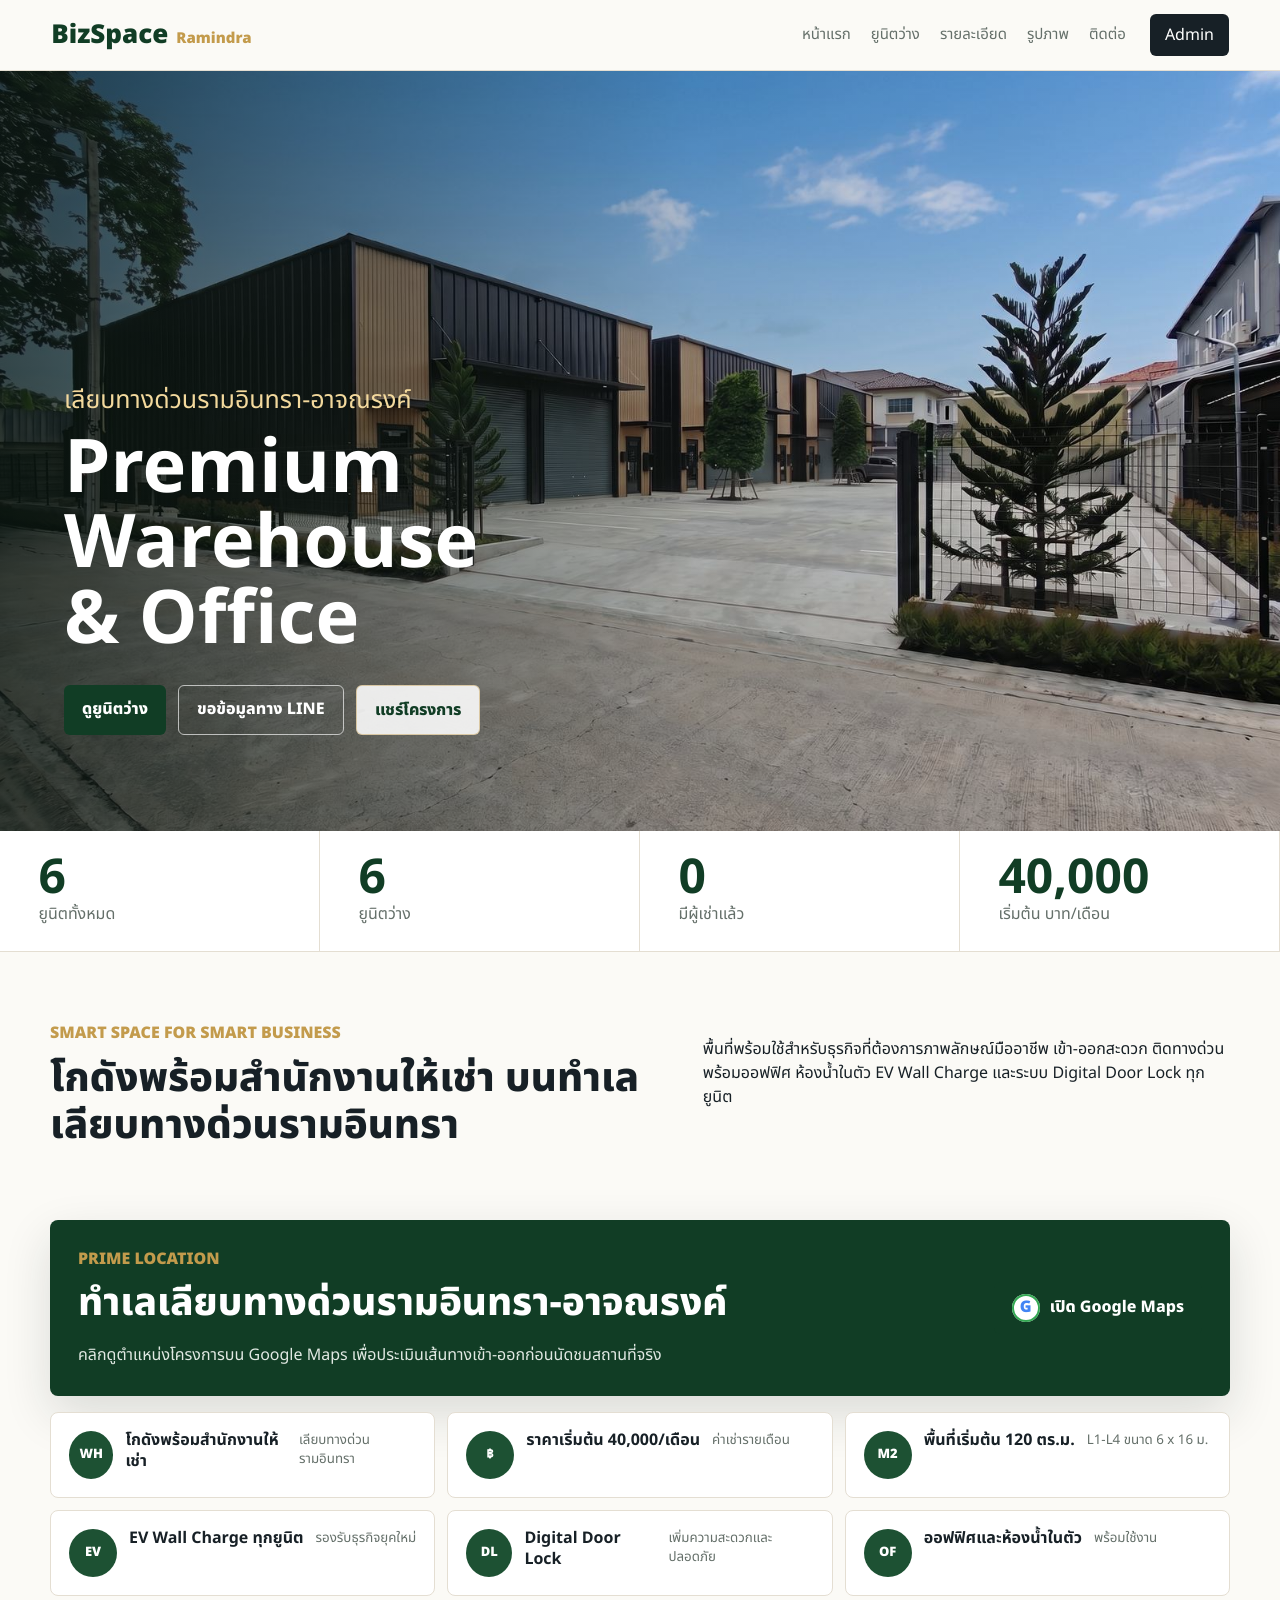
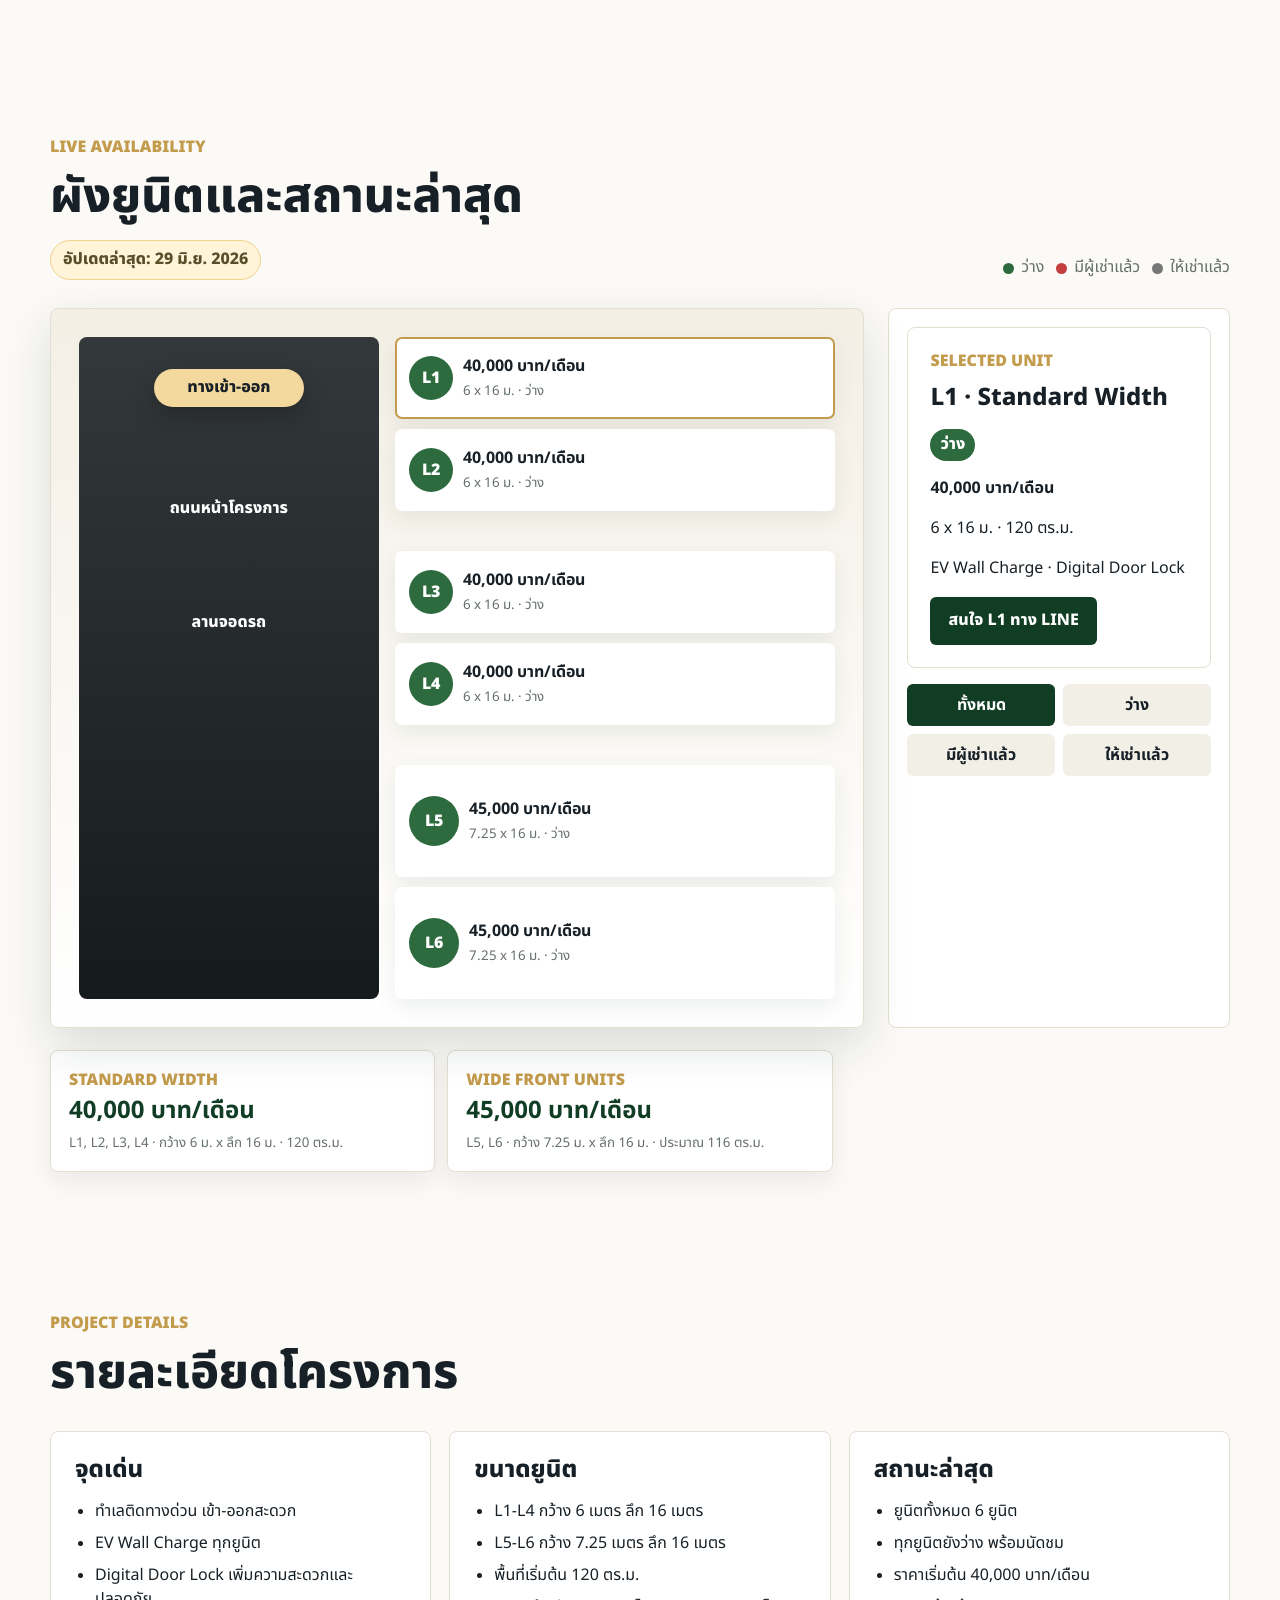
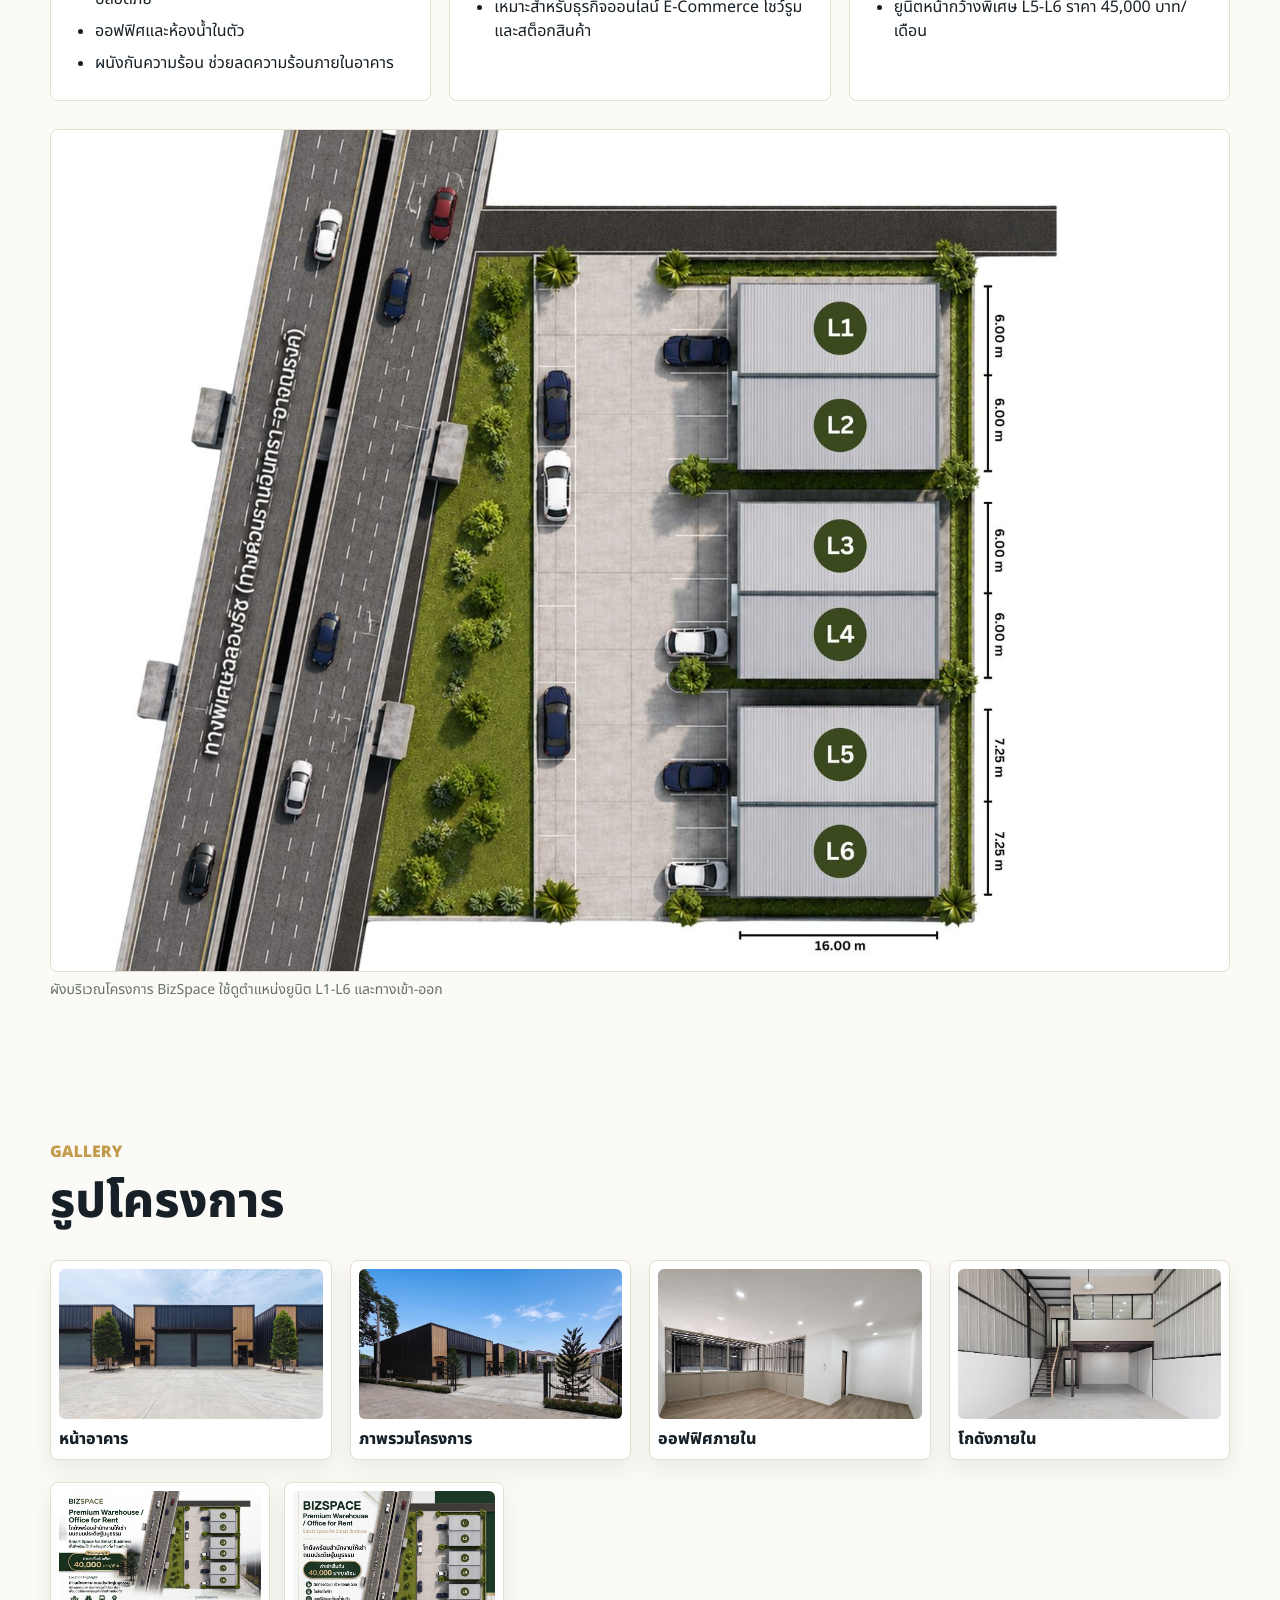
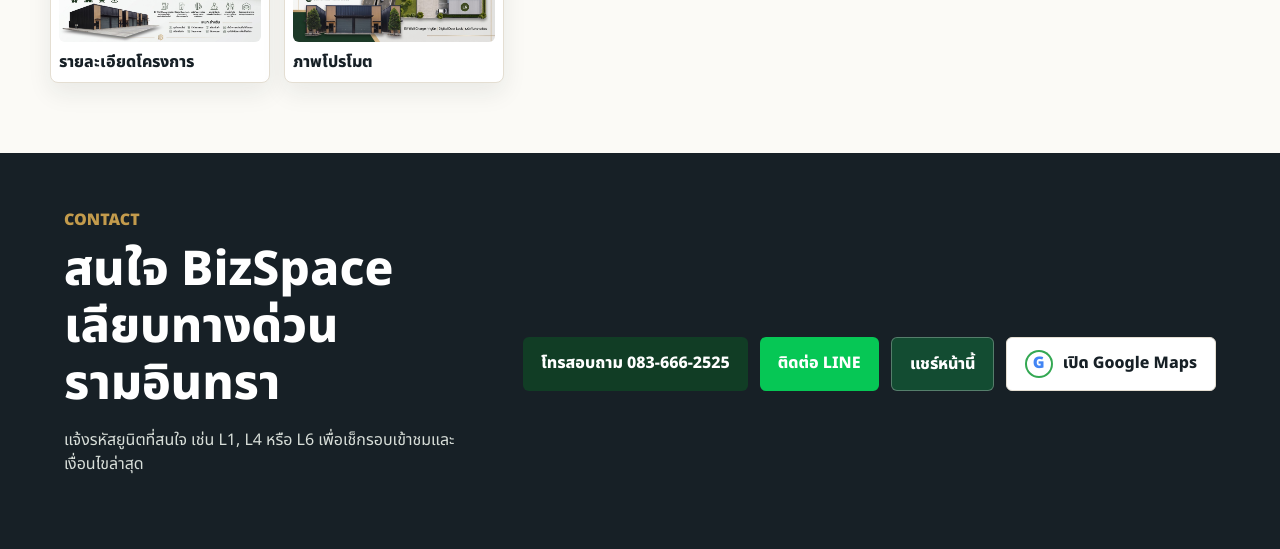
==== commit d2b72cbf: "Add files via upload" ====
--- a/bizspace-ramindra/index.html
+++ b/bizspace-ramindra/index.html
@@ -3,11 +3,24 @@
   <head>
     <meta charset="utf-8">
     <meta name="viewport" content="width=device-width, initial-scale=1">
-    <title>BizSpace | เลียบทางด่วนรามอินทรา</title>
+    <title>BizSpace เลียบทางด่วนรามอินทรา | CENTRIX Park</title>
+    <meta name="description" content="BizSpace เลียบทางด่วนรามอินทรา โกดังพร้อมสำนักงานให้เช่า พร้อม EV Wall Charge ทุกยูนิต ดูผังยูนิต สถานะว่าง และราคาเช่าล่าสุด">
+    <meta name="robots" content="index, follow">
+    <link rel="canonical" href="https://www.centrixpark.com/bizspace-ramindra/">
+    <meta property="og:type" content="website">
+    <meta property="og:site_name" content="CENTRIX Park">
+    <meta property="og:title" content="BizSpace เลียบทางด่วนรามอินทรา | โกดังพร้อมสำนักงานให้เช่า">
+    <meta property="og:description" content="ดูผังยูนิต ราคาเช่า สถานะว่าง และจุดเด่นของ BizSpace เลียบทางด่วนรามอินทรา">
+    <meta property="og:url" content="https://www.centrixpark.com/bizspace-ramindra/">
+    <meta property="og:image" content="https://www.centrixpark.com/assets/bizspace-ramindra/hero-wide.jpeg">
+    <meta name="twitter:card" content="summary_large_image">
+    <meta name="twitter:title" content="BizSpace เลียบทางด่วนรามอินทรา | CENTRIX Park">
+    <meta name="twitter:description" content="โกดังพร้อมสำนักงานให้เช่า พร้อม EV Wall Charge ทุกยูนิต ดูสถานะว่างและราคาเช่าล่าสุด">
+    <meta name="twitter:image" content="https://www.centrixpark.com/assets/bizspace-ramindra/hero-wide.jpeg">
     <link rel="preconnect" href="https://fonts.googleapis.com">
     <link rel="preconnect" href="https://fonts.gstatic.com" crossorigin>
     <link href="https://fonts.googleapis.com/css2?family=Noto+Sans+Thai:wght@400;500;600;700;800;900&display=swap" rel="stylesheet">
-    <link rel="stylesheet" href="../styles.css?v=20260629-bizspace-5">
+    <link rel="stylesheet" href="../styles.css?v=20260630-share-cover-1">
   </head>
   <body class="project-page bizspace-page">
     <header class="topbar">
@@ -34,6 +47,7 @@
           <div class="hero-actions">
             <a class="button primary" href="#availability">ดูยูนิตว่าง</a>
             <a class="button ghost" href="#contact">ขอข้อมูลทาง LINE</a>
+            <button class="button share" type="button" data-share data-share-title="BizSpace เลียบทางด่วนรามอินทรา" data-share-text="โกดังพร้อมสำนักงาน ทำเลเลียบด่วนรามอินทรา-อาจณรงค์" data-share-done="แชร์แล้ว" data-share-copied="คัดลอกลิงก์แล้ว">แชร์โครงการ</button>
           </div>
         </div>
       </section>
@@ -234,6 +248,7 @@
         <div class="contact-actions">
           <a class="button primary" href="tel:0836662525">โทรสอบถาม 083-666-2525</a>
           <a class="button line" href="https://lin.ee/n7IwEYp" target="_blank" rel="noreferrer">ติดต่อ LINE</a>
+          <button class="button share dark" type="button" data-share data-share-title="BizSpace เลียบทางด่วนรามอินทรา" data-share-text="โกดังพร้อมสำนักงาน ทำเลเลียบด่วนรามอินทรา-อาจณรงค์" data-share-done="แชร์แล้ว" data-share-copied="คัดลอกลิงก์แล้ว">แชร์หน้านี้</button>
           <a class="button ghost dark map-button" href="https://maps.app.goo.gl/LYeXF9YRnhkqdn9H7" target="_blank" rel="noreferrer">
             <span class="map-logo">G</span>
             <span>เปิด Google Maps</span>
@@ -294,6 +309,6 @@
       <img src="" alt="" data-lightbox-image>
     </dialog>
 
-    <script src="app.js?v=20260629-bizspace-5"></script>
+    <script src="app.js?v=20260630-quick-share-1"></script>
   </body>
 </html>
--- a/styles.css
+++ b/styles.css
@@ -215,6 +215,29 @@
 .button.line {
   color: white;
   background: #06c755;
+}
+
+.button.share {
+  color: var(--forest);
+  border: 1px solid rgba(195, 155, 76, 0.45);
+  background: rgba(255, 255, 255, 0.88);
+}
+
+.button.share:hover {
+  border-color: rgba(195, 155, 76, 0.72);
+  background: #fff8e6;
+}
+
+.button.share.dark {
+  color: white;
+  border-color: rgba(255, 255, 255, 0.28);
+  background: rgba(20, 79, 51, 0.96);
+}
+
+.button.share.subtle {
+  color: var(--forest);
+  border-color: rgba(20, 79, 51, 0.18);
+  background: #f7f3ea;
 }
 
 .map-button {
@@ -1217,14 +1240,16 @@
 
 .project-toolbar {
   display: grid;
-  grid-template-columns: minmax(300px, 1.1fr) minmax(180px, 0.38fr) minmax(360px, 1fr);
+  grid-template-columns: minmax(300px, 1.05fr) minmax(160px, 0.52fr) minmax(180px, 0.56fr) minmax(180px, 0.56fr) minmax(360px, 1fr);
   gap: 10px;
   margin-bottom: 22px;
   padding: 12px;
-  background: rgba(255, 255, 255, 0.72);
-  border: 1px solid var(--line);
+  background:
+    linear-gradient(135deg, rgba(255, 255, 255, 0.88), rgba(250, 247, 239, 0.78)),
+    rgba(255, 255, 255, 0.72);
+  border: 1px solid rgba(195, 155, 76, 0.28);
   border-radius: 8px;
-  box-shadow: 0 12px 28px rgba(23, 32, 38, 0.05);
+  box-shadow: 0 16px 42px rgba(23, 32, 38, 0.08);
 }
 
 .project-search {
@@ -1269,7 +1294,8 @@
   justify-content: flex-end;
 }
 
-.project-sort {
+.project-sort,
+.project-select-filter {
   display: grid;
   gap: 5px;
   align-self: stretch;
@@ -1279,13 +1305,15 @@
   border-radius: 6px;
 }
 
-.project-sort span {
+.project-sort span,
+.project-select-filter span {
   color: var(--muted);
   font-size: 12px;
   font-weight: 800;
 }
 
-.project-sort select {
+.project-sort select,
+.project-select-filter select {
   width: 100%;
   min-height: 28px;
   color: var(--forest);
@@ -1359,7 +1387,9 @@
 }
 
 .price-filter-panel input:focus,
-.project-search:focus-within {
+.project-search:focus-within,
+.project-sort:focus-within,
+.project-select-filter:focus-within {
   border-color: rgba(195, 155, 76, 0.72);
   box-shadow: 0 0 0 4px rgba(195, 155, 76, 0.14);
 }
@@ -1379,6 +1409,39 @@
   border-radius: 999px;
   cursor: pointer;
   font-weight: 800;
+  transition: transform 180ms ease, background-color 180ms ease, border-color 180ms ease;
+}
+
+.price-shortcuts button:hover,
+.price-shortcuts button.active {
+  color: white;
+  background: var(--forest);
+  border-color: var(--forest);
+  transform: translateY(-1px);
+}
+
+.active-filter-chips {
+  display: flex;
+  flex-wrap: wrap;
+  gap: 8px;
+  margin: -8px 0 14px;
+}
+
+.active-filter-chips[hidden] {
+  display: none;
+}
+
+.active-filter-chips span {
+  display: inline-flex;
+  min-height: 30px;
+  align-items: center;
+  padding: 5px 10px;
+  color: var(--forest);
+  background: rgba(246, 242, 233, 0.9);
+  border: 1px solid rgba(195, 155, 76, 0.28);
+  border-radius: 999px;
+  font-size: 13px;
+  font-weight: 800;
 }
 
 .filter-result {
@@ -1387,6 +1450,34 @@
   font-weight: 800;
 }
 
+.project-empty-state {
+  margin-top: 16px;
+  padding: 28px;
+  text-align: center;
+  background:
+    linear-gradient(135deg, rgba(20, 79, 51, 0.08), rgba(195, 155, 76, 0.1)),
+    #fff;
+  border: 1px solid rgba(195, 155, 76, 0.28);
+  border-radius: 8px;
+  box-shadow: 0 12px 28px rgba(23, 32, 38, 0.06);
+}
+
+.project-empty-state[hidden] {
+  display: none;
+}
+
+.project-empty-state strong {
+  display: block;
+  color: var(--forest);
+  font-size: 22px;
+}
+
+.project-empty-state p {
+  margin: 6px auto 16px;
+  max-width: 520px;
+  color: var(--muted);
+}
+
 .project-grid {
   display: grid;
   grid-template-columns: repeat(auto-fit, minmax(360px, 1fr));
@@ -1395,20 +1486,39 @@
 }
 
 .project-card {
+  position: relative;
   display: grid;
   grid-template-rows: auto 1fr;
   overflow: hidden;
-  background: white;
-  border: 1px solid var(--line);
+  background:
+    linear-gradient(180deg, rgba(255, 255, 255, 0.98), rgba(250, 247, 239, 0.96)),
+    white;
+  border: 1px solid rgba(195, 155, 76, 0.24);
   border-radius: 8px;
-  box-shadow: 0 12px 32px rgba(23, 32, 38, 0.08);
-  transition: transform 220ms ease, box-shadow 220ms ease, border-color 220ms ease;
+  box-shadow: 0 18px 46px rgba(23, 32, 38, 0.1);
+  transition: transform 260ms ease, box-shadow 260ms ease, border-color 260ms ease;
+  isolation: isolate;
+}
+
+.project-card::before {
+  content: "";
+  position: absolute;
+  inset: 0 0 auto;
+  height: 3px;
+  background: linear-gradient(90deg, transparent, rgba(201, 159, 80, 0.78), transparent);
+  opacity: 0;
+  transition: opacity 260ms ease;
+  z-index: 3;
 }
 
 .project-card:hover {
-  transform: translateY(-4px);
+  transform: translateY(-6px);
   border-color: rgba(195, 155, 76, 0.58);
-  box-shadow: 0 24px 58px rgba(23, 32, 38, 0.14);
+  box-shadow: 0 28px 72px rgba(23, 32, 38, 0.16);
+}
+
+.project-card:hover::before {
+  opacity: 1;
 }
 
 .project-card.featured {
@@ -1432,6 +1542,7 @@
   position: absolute;
   left: 14px;
   top: 14px;
+  z-index: 2;
   display: inline-flex;
   min-height: 32px;
   align-items: center;
@@ -1439,21 +1550,36 @@
   color: white;
   border-radius: 999px;
   font-weight: 900;
+  box-shadow: 0 10px 24px rgba(7, 18, 22, 0.2);
+  transition: transform 220ms ease, background 220ms ease;
 }
 
 .project-status.available {
-  background: var(--available);
+  background: rgba(45, 119, 71, 0.92);
+}
+
+.project-status.coming {
+  color: #11191d;
+  background: rgba(229, 201, 136, 0.95);
+}
+
+.project-cover-wrap {
+  position: relative;
+  overflow: hidden;
 }
 
 .project-cover {
   display: grid;
   align-content: end;
-  min-height: 240px;
-  height: 240px;
-  padding: 24px;
+  min-height: 255px;
+  height: 255px;
+  padding: 26px;
   color: white;
+  background-position: center;
+  background-size: cover;
   text-align: left;
   isolation: isolate;
+  transition: filter 260ms ease;
 }
 
 .project-cover::after {
@@ -1467,19 +1593,93 @@
 }
 
 .project-card:hover .project-cover::after {
-  opacity: 0.78;
+  opacity: 0.7;
+}
+
+.project-card:hover .project-cover {
+  filter: saturate(1.08) contrast(1.04);
+}
+
+.project-card:hover .project-status {
+  transform: translateY(-1px);
+}
+
+.project-share-button {
+  position: absolute;
+  top: 14px;
+  right: 14px;
+  z-index: 4;
+  display: inline-flex;
+  min-height: 32px;
+  align-items: center;
+  justify-content: center;
+  padding: 6px 13px;
+  color: white;
+  background: rgba(13, 28, 28, 0.58);
+  border: 1px solid rgba(255, 255, 255, 0.32);
+  border-radius: 999px;
+  box-shadow: 0 12px 28px rgba(4, 14, 16, 0.22);
+  backdrop-filter: blur(12px);
+  cursor: pointer;
+  font: inherit;
+  font-size: 13px;
+  font-weight: 900;
+  line-height: 1;
+  transition:
+    transform 180ms ease,
+    background 180ms ease,
+    border-color 180ms ease,
+    box-shadow 180ms ease;
+}
+
+.project-share-button:hover,
+.project-share-button:focus-visible {
+  background: rgba(20, 79, 51, 0.9);
+  border-color: rgba(229, 201, 136, 0.72);
+  box-shadow: 0 16px 32px rgba(4, 14, 16, 0.28);
+  transform: translateY(-1px);
+}
+
+.project-share-button.is-copied {
+  color: #112024;
+  background: rgba(244, 220, 158, 0.95);
+  border-color: rgba(244, 220, 158, 0.95);
 }
 
 .storix-cover {
   background:
-    linear-gradient(135deg, #113d25, #1a2b25 62%, #0f1719),
+    linear-gradient(105deg, rgba(14, 43, 32, 0.92), rgba(12, 23, 24, 0.78)),
+    url("assets/storix-sriwara/hero-daylight.jpeg"),
     #113d25;
+  background-position: center 44%;
+  background-size: cover;
 }
 
 .ramindra-cover {
   background:
-    linear-gradient(135deg, #172026, #0f3d2d 58%, #11201a),
+    linear-gradient(105deg, rgba(13, 38, 31, 0.9), rgba(12, 22, 23, 0.78)),
+    url("assets/bizspace-ramindra/warehouse-front.jpeg"),
     #172026;
+  background-position: center 52%;
+  background-size: cover;
+}
+
+.phatthanakan-cover {
+  background:
+    linear-gradient(105deg, rgba(18, 50, 37, 0.92), rgba(12, 22, 23, 0.82)),
+    url("assets/storix-phatthanakan32-1/hero.jpeg"),
+    #113d25;
+  background-position: center 48%;
+  background-size: cover;
+}
+
+.phatthanakan-hero {
+  background:
+    linear-gradient(105deg, rgba(13, 38, 31, 0.9), rgba(12, 22, 23, 0.78)),
+    url("assets/storix-phatthanakan32-1/hero.jpeg"),
+    #172026;
+  background-position: center 48%;
+  background-size: cover;
 }
 
 .bizspace-hero {
@@ -1635,14 +1835,17 @@
 
 .project-content {
   display: grid;
+  min-width: 0;
   gap: 14px;
   align-content: start;
   grid-template-rows: auto auto auto auto auto 1fr;
-  padding: 20px;
-}
-
-.project-content .button {
-  align-self: end;
+  padding: 22px;
+}
+
+.project-content > div,
+.project-facts,
+.project-facts div {
+  min-width: 0;
 }
 
 .project-content h3 {
@@ -1671,7 +1874,9 @@
 .project-metrics span {
   min-height: 68px;
   padding: 10px;
-  background: #f6f2e9;
+  background:
+    linear-gradient(180deg, rgba(255, 255, 255, 0.38), rgba(246, 242, 233, 0.84)),
+    #f6f2e9;
   border-radius: 8px;
   color: var(--muted);
   font-size: 13px;
@@ -1712,6 +1917,38 @@
   color: var(--muted);
 }
 
+.project-actions {
+  align-self: end;
+  display: grid;
+  grid-template-columns: minmax(0, 1.1fr) minmax(0, 0.9fr);
+  gap: 10px;
+  margin-top: 2px;
+}
+
+.project-actions .button {
+  width: 100%;
+  min-height: 46px;
+  padding-inline: 12px;
+}
+
+.button.line.subtle {
+  color: #fff;
+  background: linear-gradient(135deg, #0fbf61, #0a9f50);
+  border-color: rgba(15, 191, 97, 0.9);
+  box-shadow: 0 12px 28px rgba(10, 159, 80, 0.16);
+}
+
+.button.line.subtle:hover {
+  background: linear-gradient(135deg, #16cd6f, #0a944c);
+}
+
+.button.is-copied,
+.button.line.subtle.is-copied {
+  color: #112024;
+  background: var(--gold-soft);
+  border-color: rgba(195, 155, 76, 0.72);
+}
+
 .availability-bar .bar {
   flex: var(--size) 1 0;
 }
@@ -1722,6 +1959,10 @@
 
 .availability-bar .reserved {
   background: var(--reserved);
+}
+
+.availability-bar .pending {
+  background: repeating-linear-gradient(90deg, rgba(195, 155, 76, 0.28) 0 12px, rgba(195, 155, 76, 0.09) 12px 24px);
 }
 
 .availability-bar.empty::before {
@@ -1749,10 +1990,12 @@
 }
 
 .project-facts dd {
+  min-width: 0;
   margin: 0;
   color: var(--ink);
   font-weight: 900;
   text-align: right;
+  overflow-wrap: anywhere;
 }
 
 .availability-overview {
@@ -2330,18 +2573,33 @@
     font-size: 14px;
   }
 
-  .project-sort {
+  .project-sort,
+  .project-select-filter {
     gap: 2px;
     padding: 6px 10px;
   }
 
-  .project-sort span {
+  .project-sort span,
+  .project-select-filter span {
     display: none;
   }
 
-  .project-sort select {
+  .project-sort select,
+  .project-select-filter select {
     min-height: 34px;
     font-size: 15px;
+  }
+
+  .active-filter-chips {
+    margin: -2px 0 12px;
+    flex-wrap: nowrap;
+    overflow-x: auto;
+    padding-bottom: 2px;
+  }
+
+  .active-filter-chips span {
+    flex: 0 0 auto;
+    font-size: 12px;
   }
 
   .project-filter-pills {
@@ -2443,6 +2701,14 @@
     top: 12px;
     min-height: 26px;
     padding: 4px 9px;
+    font-size: 12px;
+  }
+
+  .project-share-button {
+    top: 10px;
+    right: 10px;
+    min-height: 28px;
+    padding: 5px 10px;
     font-size: 12px;
   }
 
@@ -2526,6 +2792,15 @@
     font-size: 14px;
   }
 
+  .project-actions {
+    grid-template-columns: 1fr;
+    gap: 8px;
+  }
+
+  .project-actions .button {
+    min-height: 42px;
+  }
+
   .overview-row {
     min-height: auto;
     padding: 14px;
@@ -2826,3 +3101,172 @@
     font-size: 14px;
   }
 }
+
+.phatthanakan-page .phatthanakan-site-map {
+  grid-template-columns: minmax(260px, 0.76fr) minmax(120px, 0.24fr);
+  gap: 14px;
+  min-height: auto;
+  padding: 18px;
+  align-items: stretch;
+}
+
+.phatthanakan-page .phatthanakan-site-map .unit-column.left {
+  order: 1;
+  display: grid;
+  grid-template-columns: 1fr;
+  gap: 5px;
+  align-content: start;
+}
+
+.phatthanakan-page .phatthanakan-site-map .unit-column.right {
+  display: none;
+}
+
+.phatthanakan-page .phatthanakan-site-map .driveway {
+  order: 2;
+  display: grid;
+  align-content: start;
+  justify-items: center;
+  gap: 18px;
+  padding: 18px 10px;
+}
+
+.phatthanakan-page .phatthanakan-site-map .driveway > span:nth-child(3) {
+  writing-mode: vertical-rl;
+  text-orientation: mixed;
+}
+
+.phatthanakan-page .phatthanakan-site-map .unit {
+  min-height: 46px;
+  padding: 7px 10px;
+}
+
+.phatthanakan-page .phatthanakan-site-map .unit.gap-before {
+  margin-top: 18px;
+}
+
+.phatthanakan-page .phatthanakan-site-map .badge {
+  width: 34px;
+  height: 34px;
+  font-size: 12px;
+}
+
+.phatthanakan-page .phatthanakan-site-map .unit strong {
+  font-size: 13px;
+  line-height: 1.2;
+}
+
+.phatthanakan-page .phatthanakan-site-map .unit small {
+  font-size: 11px;
+  line-height: 1.2;
+}
+
+.phatthanakan-page .phatthanakan-site-map .entry-exit {
+  width: 100%;
+  min-height: 34px;
+  padding: 6px 8px;
+  font-size: 12px;
+}
+
+@media (max-width: 900px) {
+  .phatthanakan-page .phatthanakan-site-map {
+    grid-template-columns: minmax(0, 1fr) 64px;
+    gap: 8px;
+    min-height: auto;
+    padding: 10px;
+  }
+
+  .phatthanakan-page .phatthanakan-site-map .unit-column.left {
+    grid-template-columns: 1fr;
+    gap: 5px;
+  }
+
+  .phatthanakan-page .phatthanakan-site-map .unit {
+    display: grid;
+    grid-template-columns: auto minmax(0, 1fr);
+    gap: 7px;
+    min-height: 46px;
+    padding: 7px 6px;
+    text-align: left;
+  }
+
+  .phatthanakan-page .phatthanakan-site-map .badge {
+    width: 30px;
+    height: 30px;
+    margin: 0;
+    font-size: 11px;
+  }
+
+  .phatthanakan-page .phatthanakan-site-map .unit strong {
+    font-size: 10px;
+    line-height: 1.18;
+  }
+
+  .phatthanakan-page .phatthanakan-site-map .unit small {
+    font-size: 9px;
+    line-height: 1.18;
+  }
+
+  .phatthanakan-page .phatthanakan-site-map .driveway {
+    gap: 18px;
+    padding: 10px 4px;
+    font-size: 8.5px;
+    line-height: 1.15;
+  }
+
+  .phatthanakan-page .phatthanakan-site-map .entry-exit {
+    width: 52px;
+    min-height: 32px;
+    padding: 4px;
+    font-size: 8px;
+  }
+}
+
+@media (max-width: 520px) {
+  .phatthanakan-page .phatthanakan-site-map {
+    grid-template-columns: minmax(0, 1fr) 48px;
+    gap: 5px;
+    padding: 6px;
+  }
+
+  .phatthanakan-page .phatthanakan-site-map .unit-column.left {
+    gap: 5px;
+  }
+
+  .phatthanakan-page .phatthanakan-site-map .unit {
+    grid-template-columns: auto minmax(0, 1fr);
+    gap: 5px;
+    min-height: 44px;
+    padding: 5px;
+    text-align: left;
+  }
+
+  .phatthanakan-page .phatthanakan-site-map .badge {
+    width: 28px;
+    height: 28px;
+    margin: 0;
+  }
+
+  .phatthanakan-page .phatthanakan-site-map .unit strong {
+    font-size: 9px;
+  }
+
+  .phatthanakan-page .phatthanakan-site-map .unit small {
+    font-size: 8px;
+  }
+
+  .phatthanakan-page .phatthanakan-site-map .unit.gap-before {
+    margin-top: 14px;
+  }
+
+  .phatthanakan-page .phatthanakan-site-map .driveway {
+    padding: 8px 2px;
+    font-size: 7.5px;
+  }
+
+  .phatthanakan-page .phatthanakan-site-map .entry-exit {
+    width: 40px;
+    min-height: 30px;
+    font-size: 7px;
+  }
+}
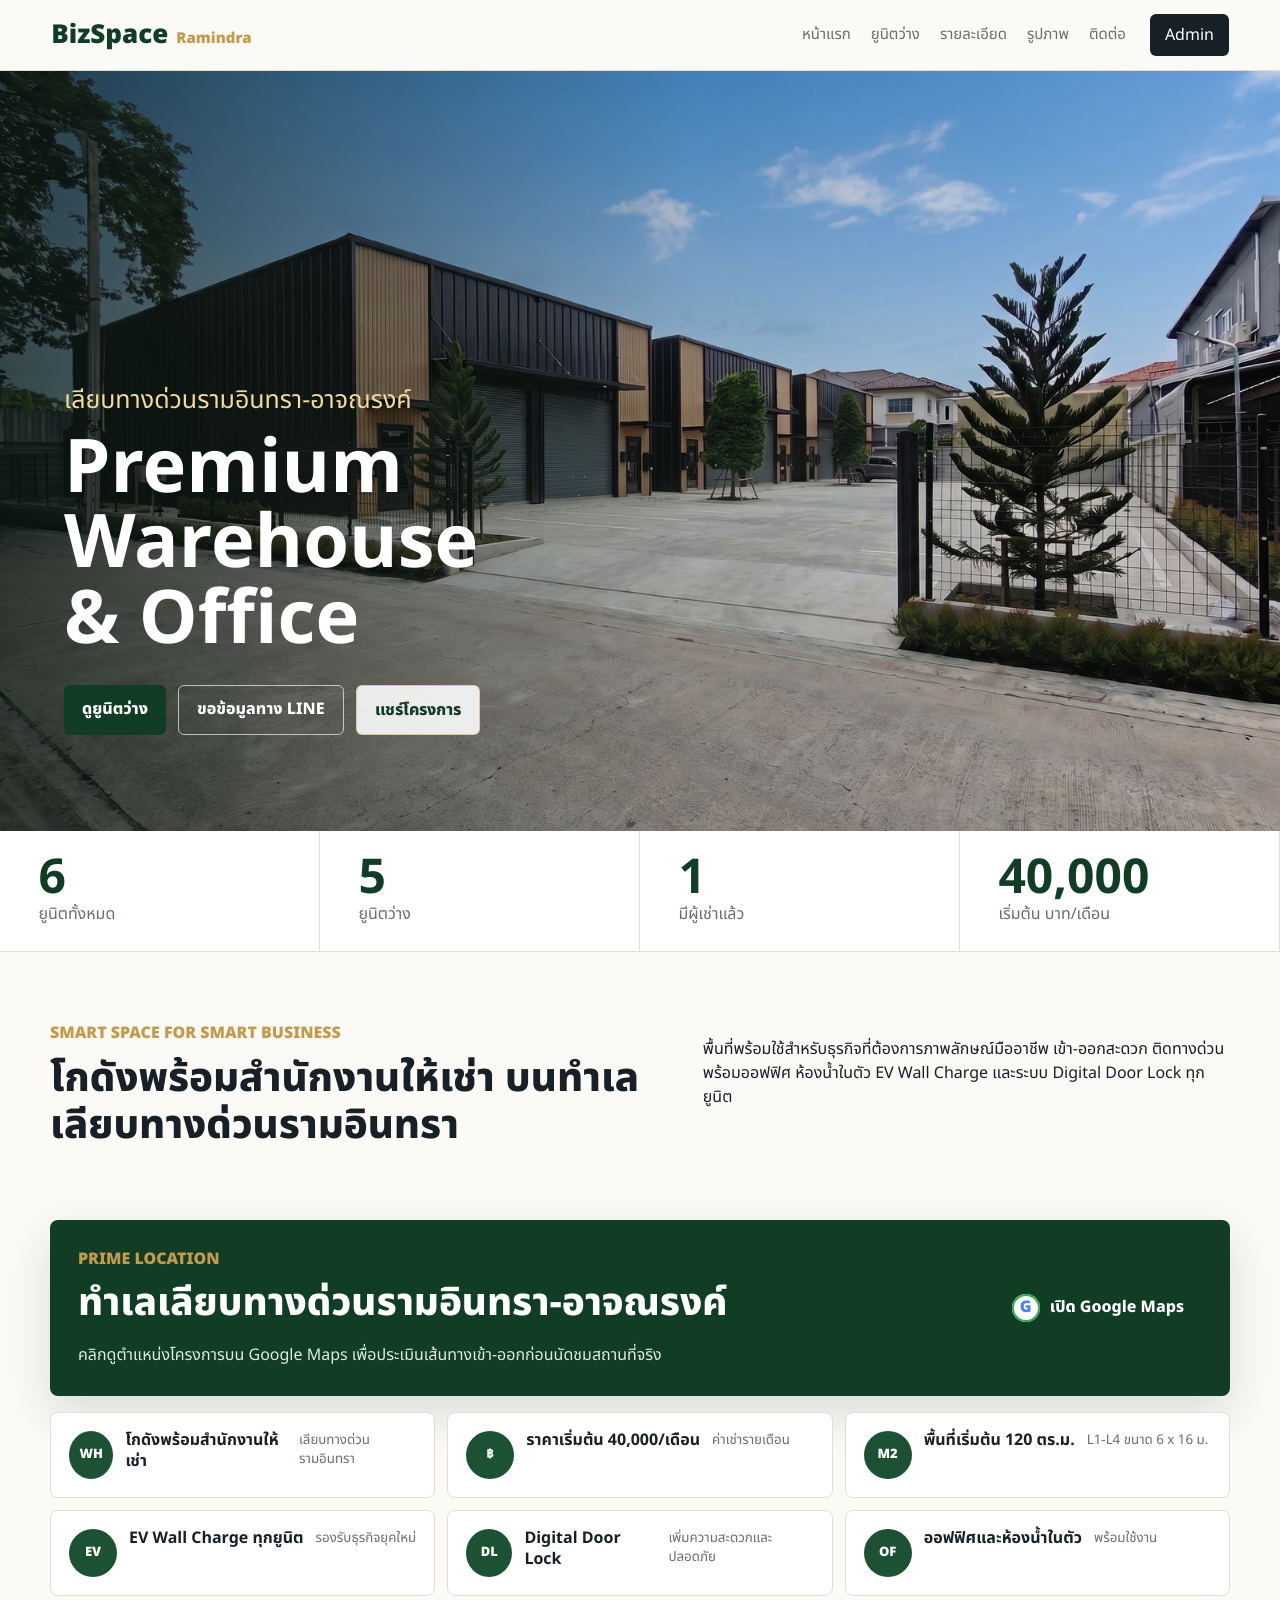
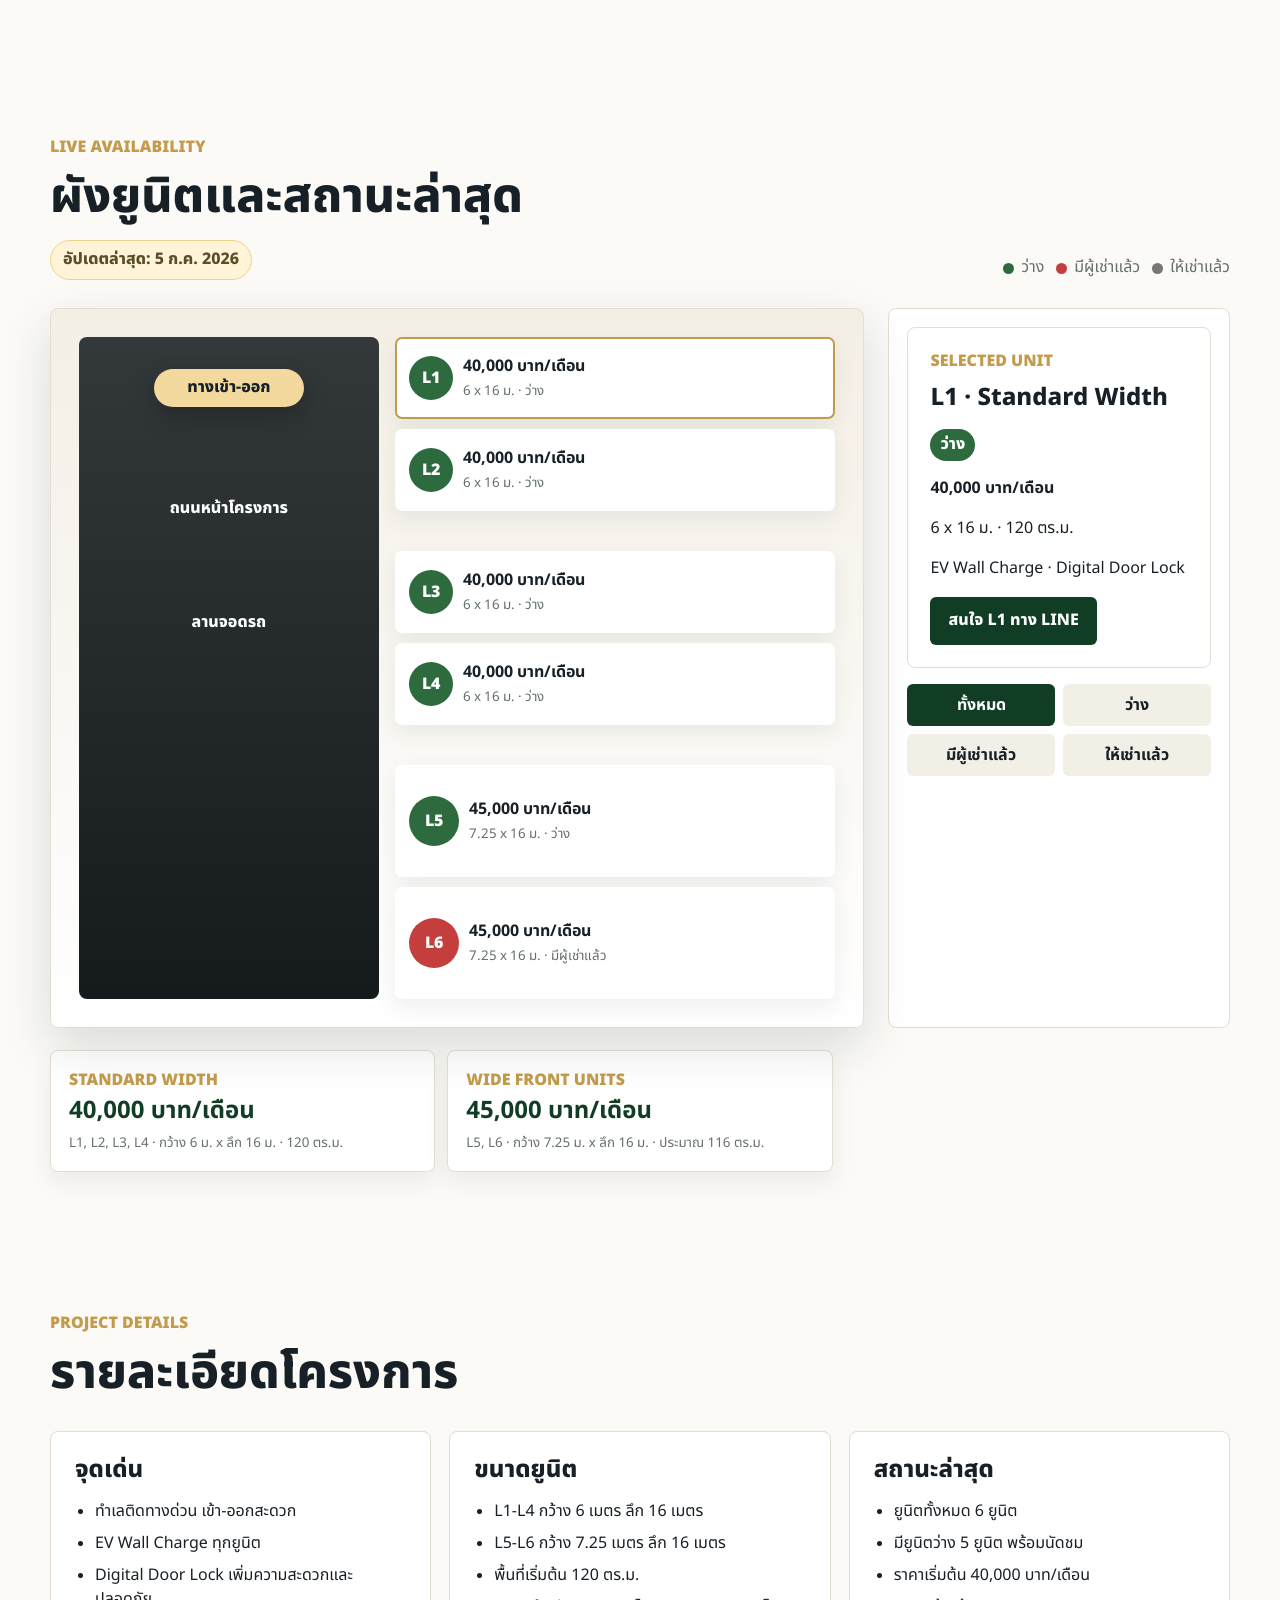
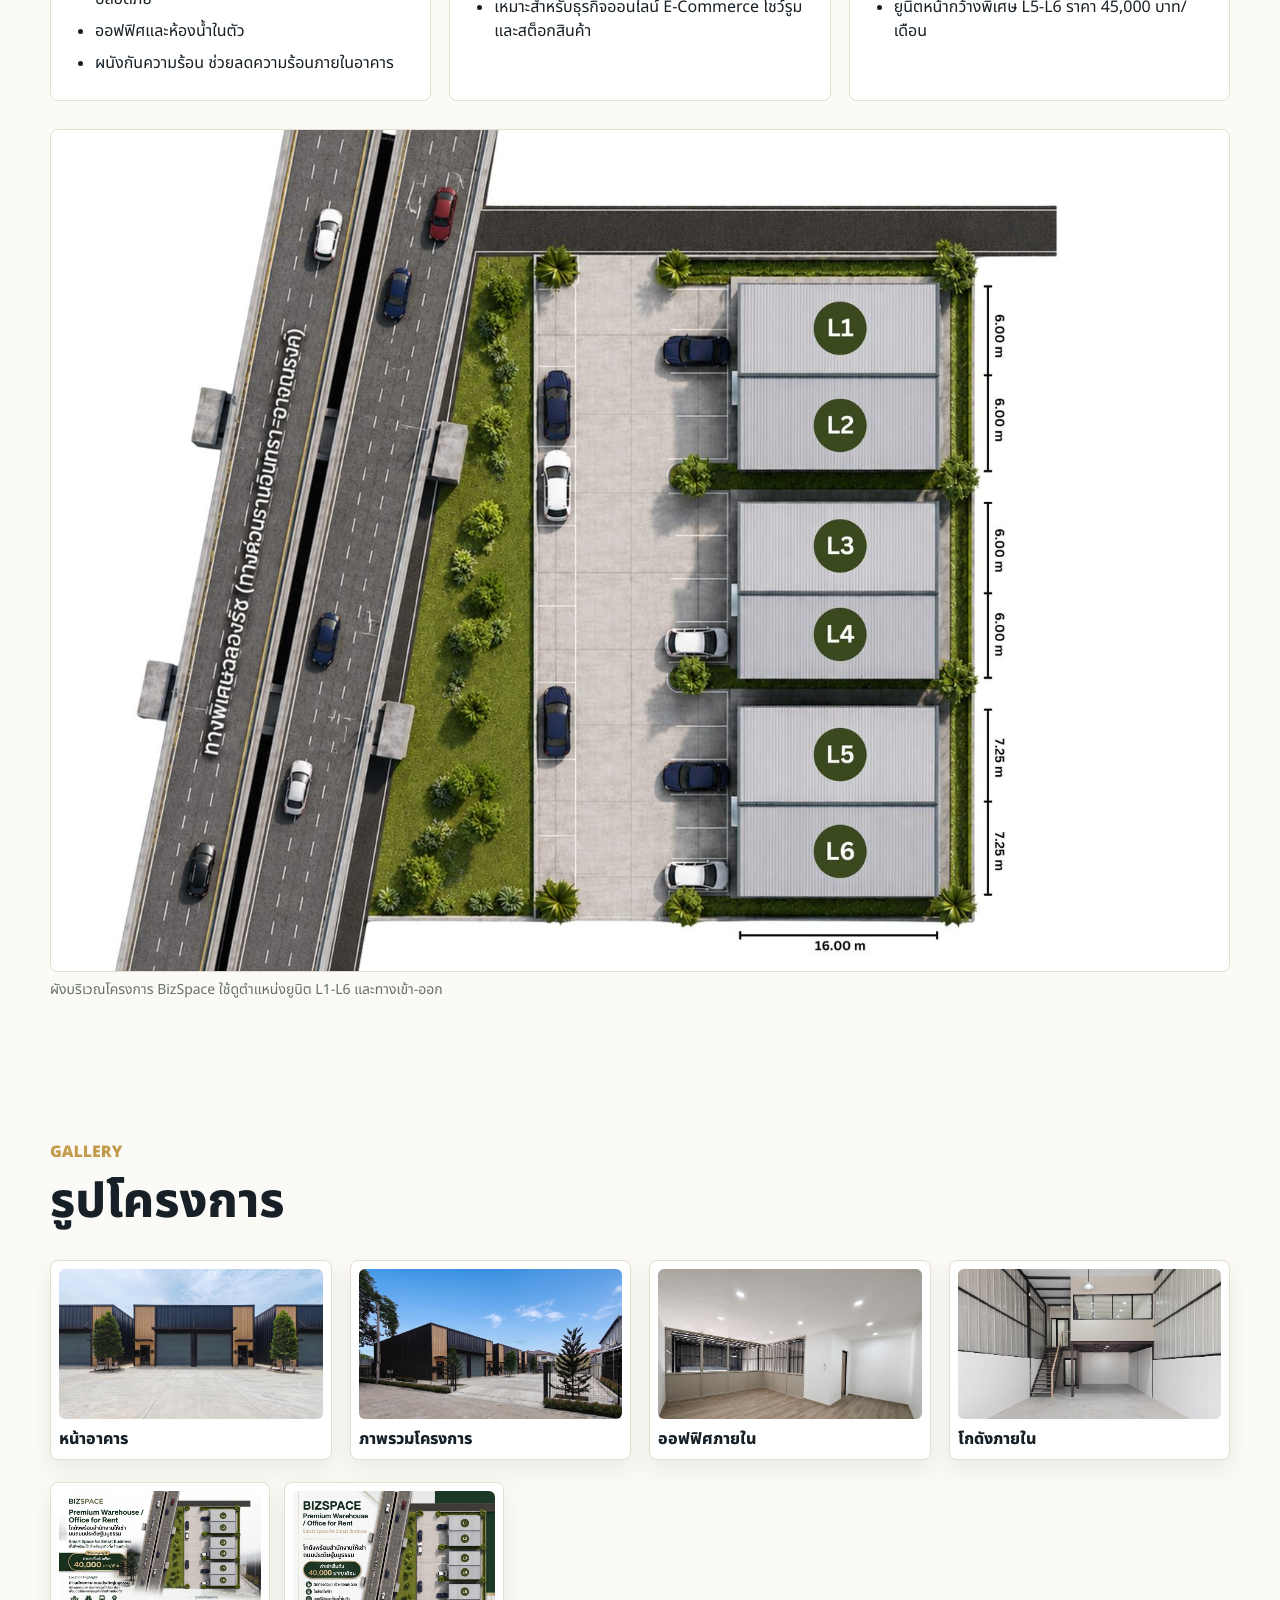
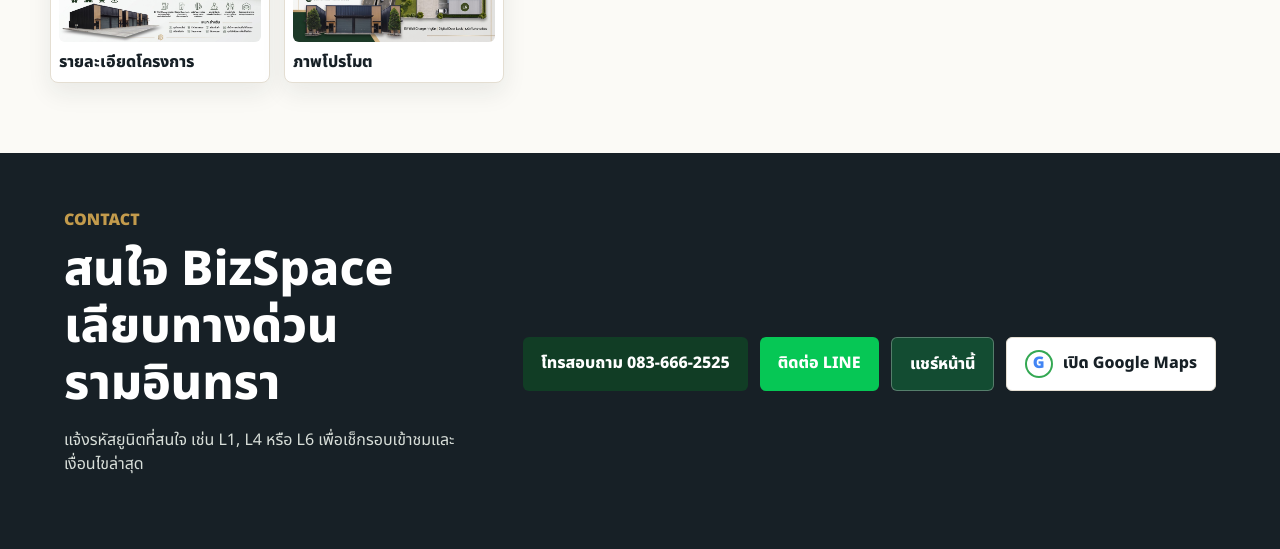
==== commit ca7ef01e: "Add files via upload" ====
--- a/bizspace-ramindra/index.html
+++ b/bizspace-ramindra/index.html
@@ -110,7 +110,7 @@
           <div>
             <p class="eyebrow">Live Availability</p>
             <h2>ผังยูนิตและสถานะล่าสุด</h2>
-            <p class="updated-badge">อัปเดตล่าสุด: 29 มิ.ย. 2026</p>
+            <p class="updated-badge">อัปเดตล่าสุด: 5 ก.ค. 2026</p>
           </div>
           <div class="legend" aria-label="คำอธิบายสีสถานะ">
             <span><i class="dot available"></i>ว่าง</span>
@@ -190,7 +190,7 @@
             <h3>สถานะล่าสุด</h3>
             <ul>
               <li>ยูนิตทั้งหมด 6 ยูนิต</li>
-              <li>ทุกยูนิตยังว่าง พร้อมนัดชม</li>
+              <li>มียูนิตว่าง 5 ยูนิต พร้อมนัดชม</li>
               <li>ราคาเริ่มต้น 40,000 บาท/เดือน</li>
               <li>ยูนิตหน้ากว้างพิเศษ L5-L6 ราคา 45,000 บาท/เดือน</li>
             </ul>
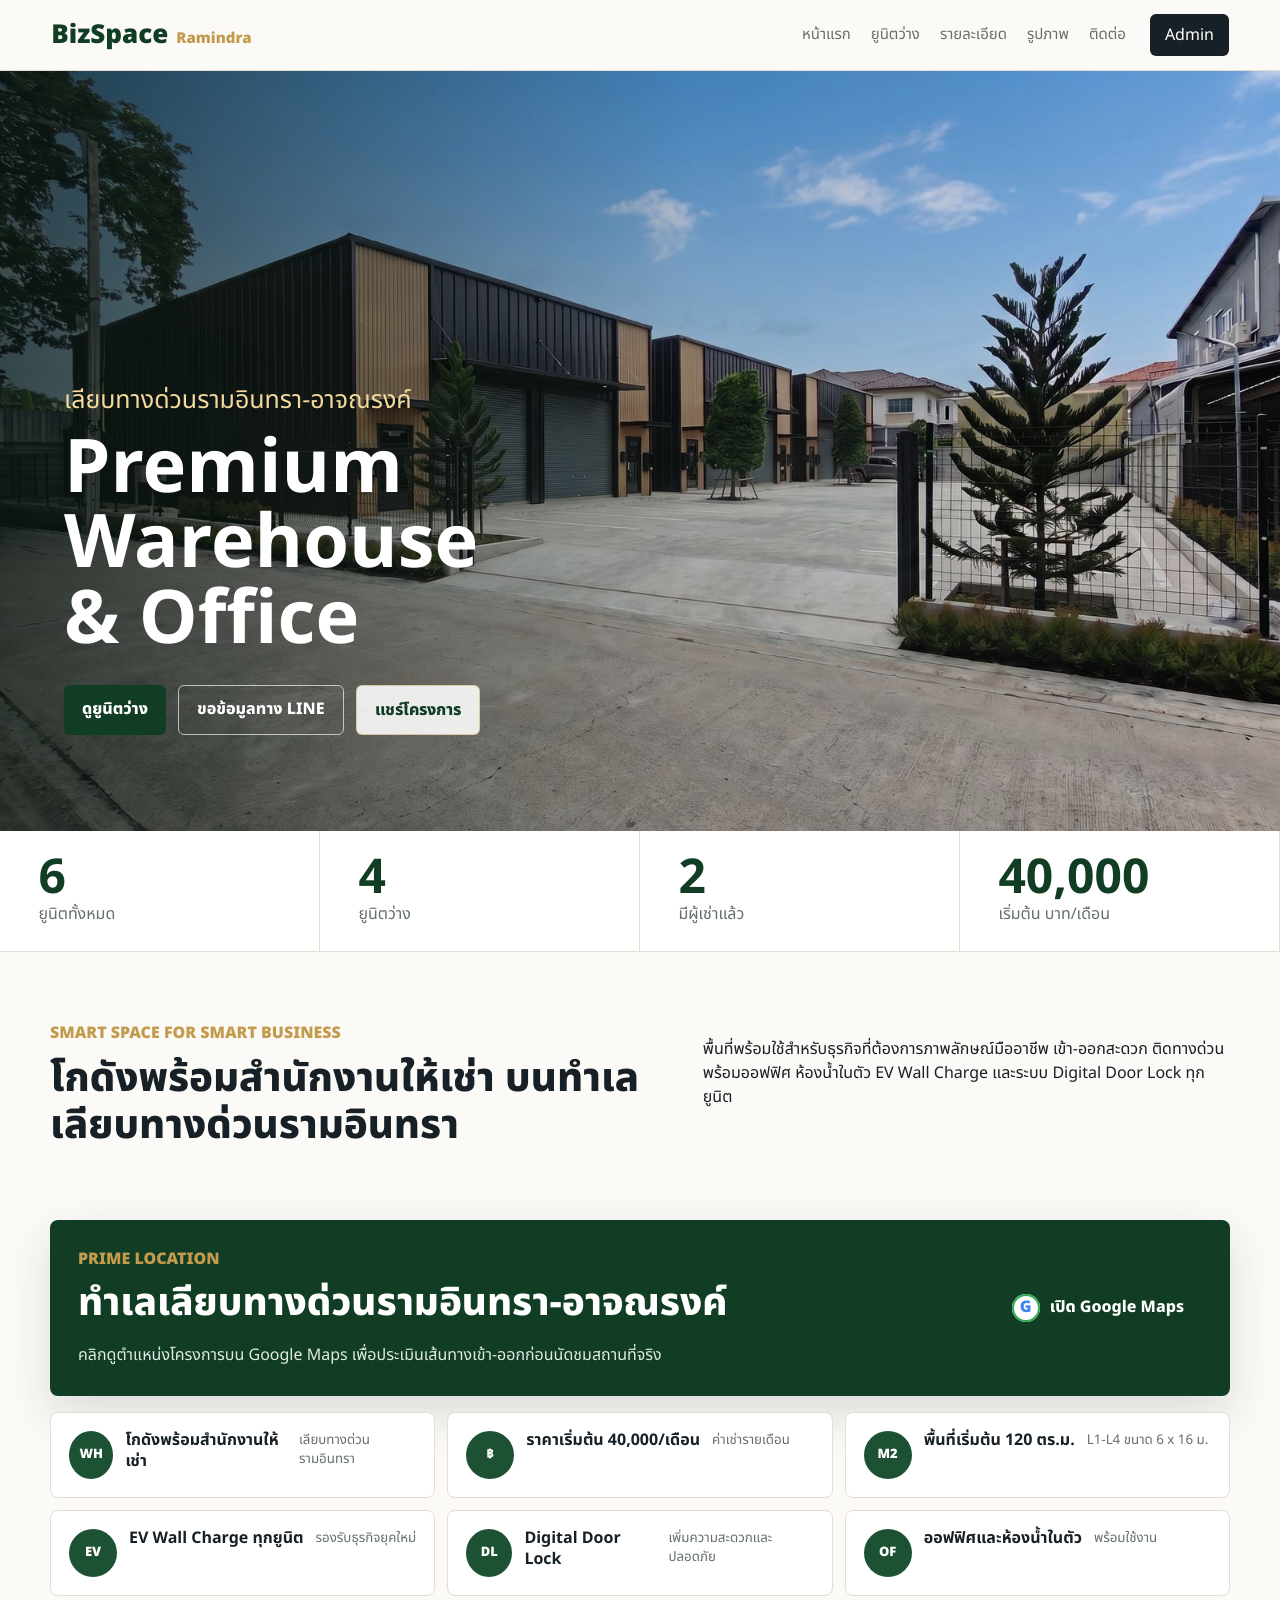
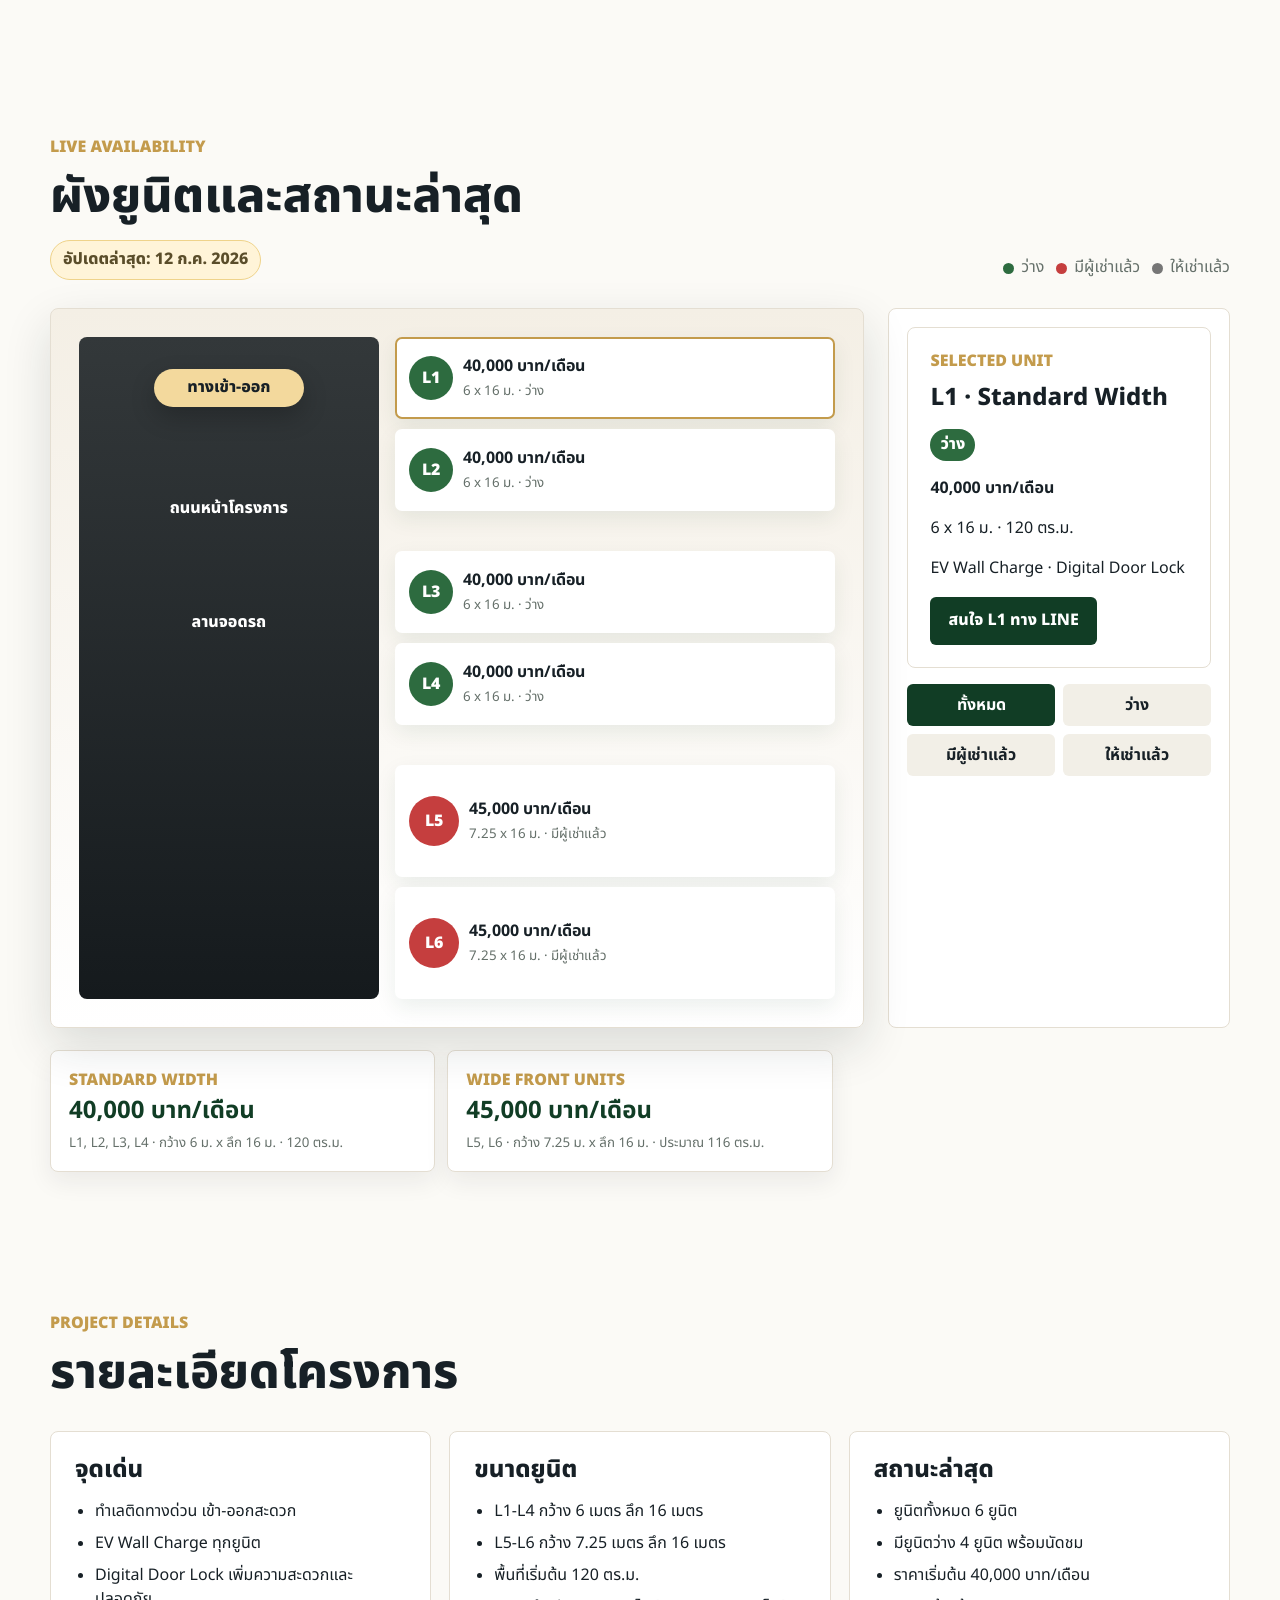
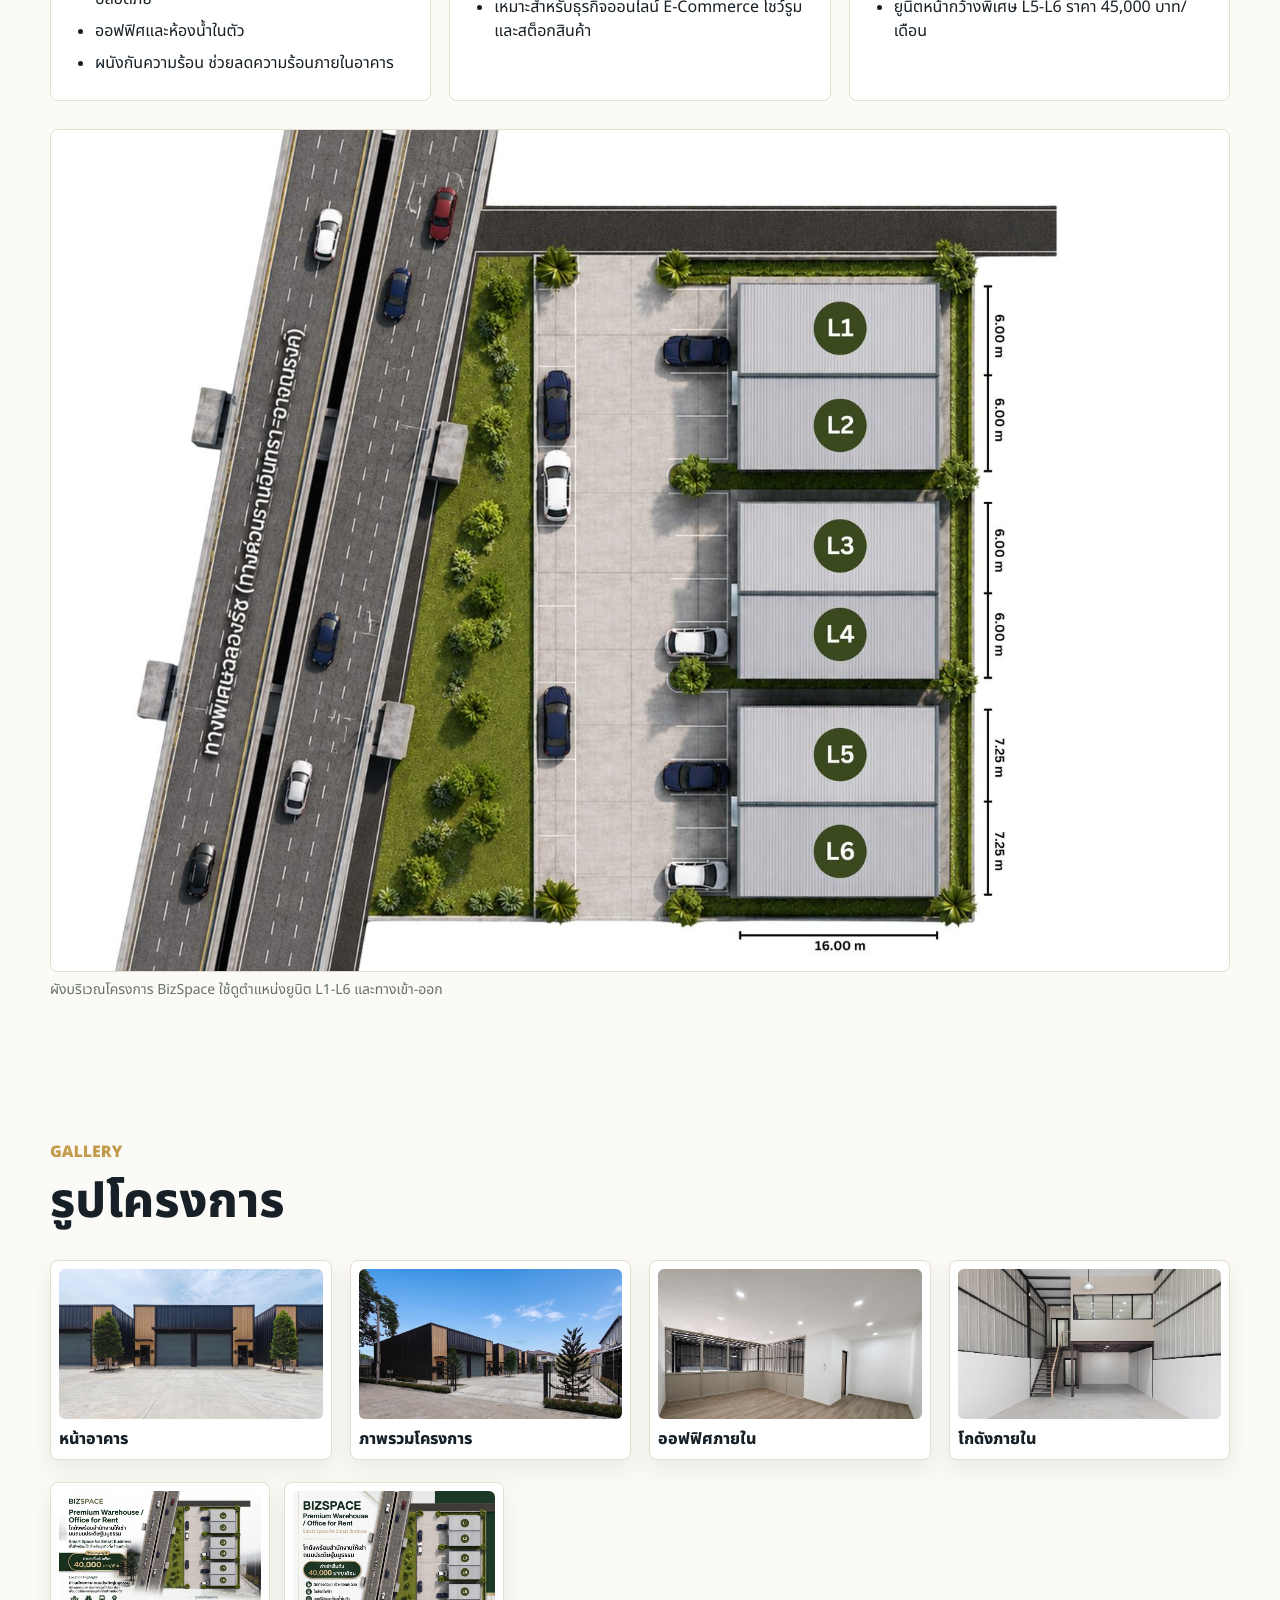
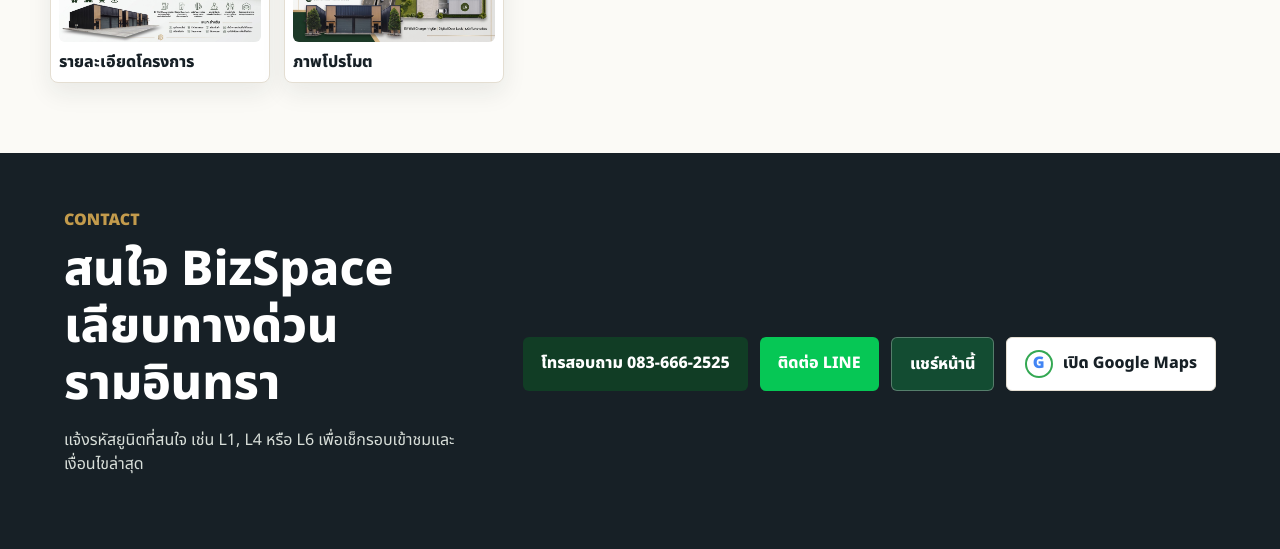
==== commit ad3d4d3c: "Add files via upload" ====
--- a/bizspace-ramindra/index.html
+++ b/bizspace-ramindra/index.html
@@ -110,7 +110,7 @@
           <div>
             <p class="eyebrow">Live Availability</p>
             <h2>ผังยูนิตและสถานะล่าสุด</h2>
-            <p class="updated-badge">อัปเดตล่าสุด: 5 ก.ค. 2026</p>
+            <p class="updated-badge">อัปเดตล่าสุด: 12 ก.ค. 2026</p>
           </div>
           <div class="legend" aria-label="คำอธิบายสีสถานะ">
             <span><i class="dot available"></i>ว่าง</span>
@@ -190,7 +190,7 @@
             <h3>สถานะล่าสุด</h3>
             <ul>
               <li>ยูนิตทั้งหมด 6 ยูนิต</li>
-              <li>มียูนิตว่าง 5 ยูนิต พร้อมนัดชม</li>
+              <li>มียูนิตว่าง 4 ยูนิต พร้อมนัดชม</li>
               <li>ราคาเริ่มต้น 40,000 บาท/เดือน</li>
               <li>ยูนิตหน้ากว้างพิเศษ L5-L6 ราคา 45,000 บาท/เดือน</li>
             </ul>
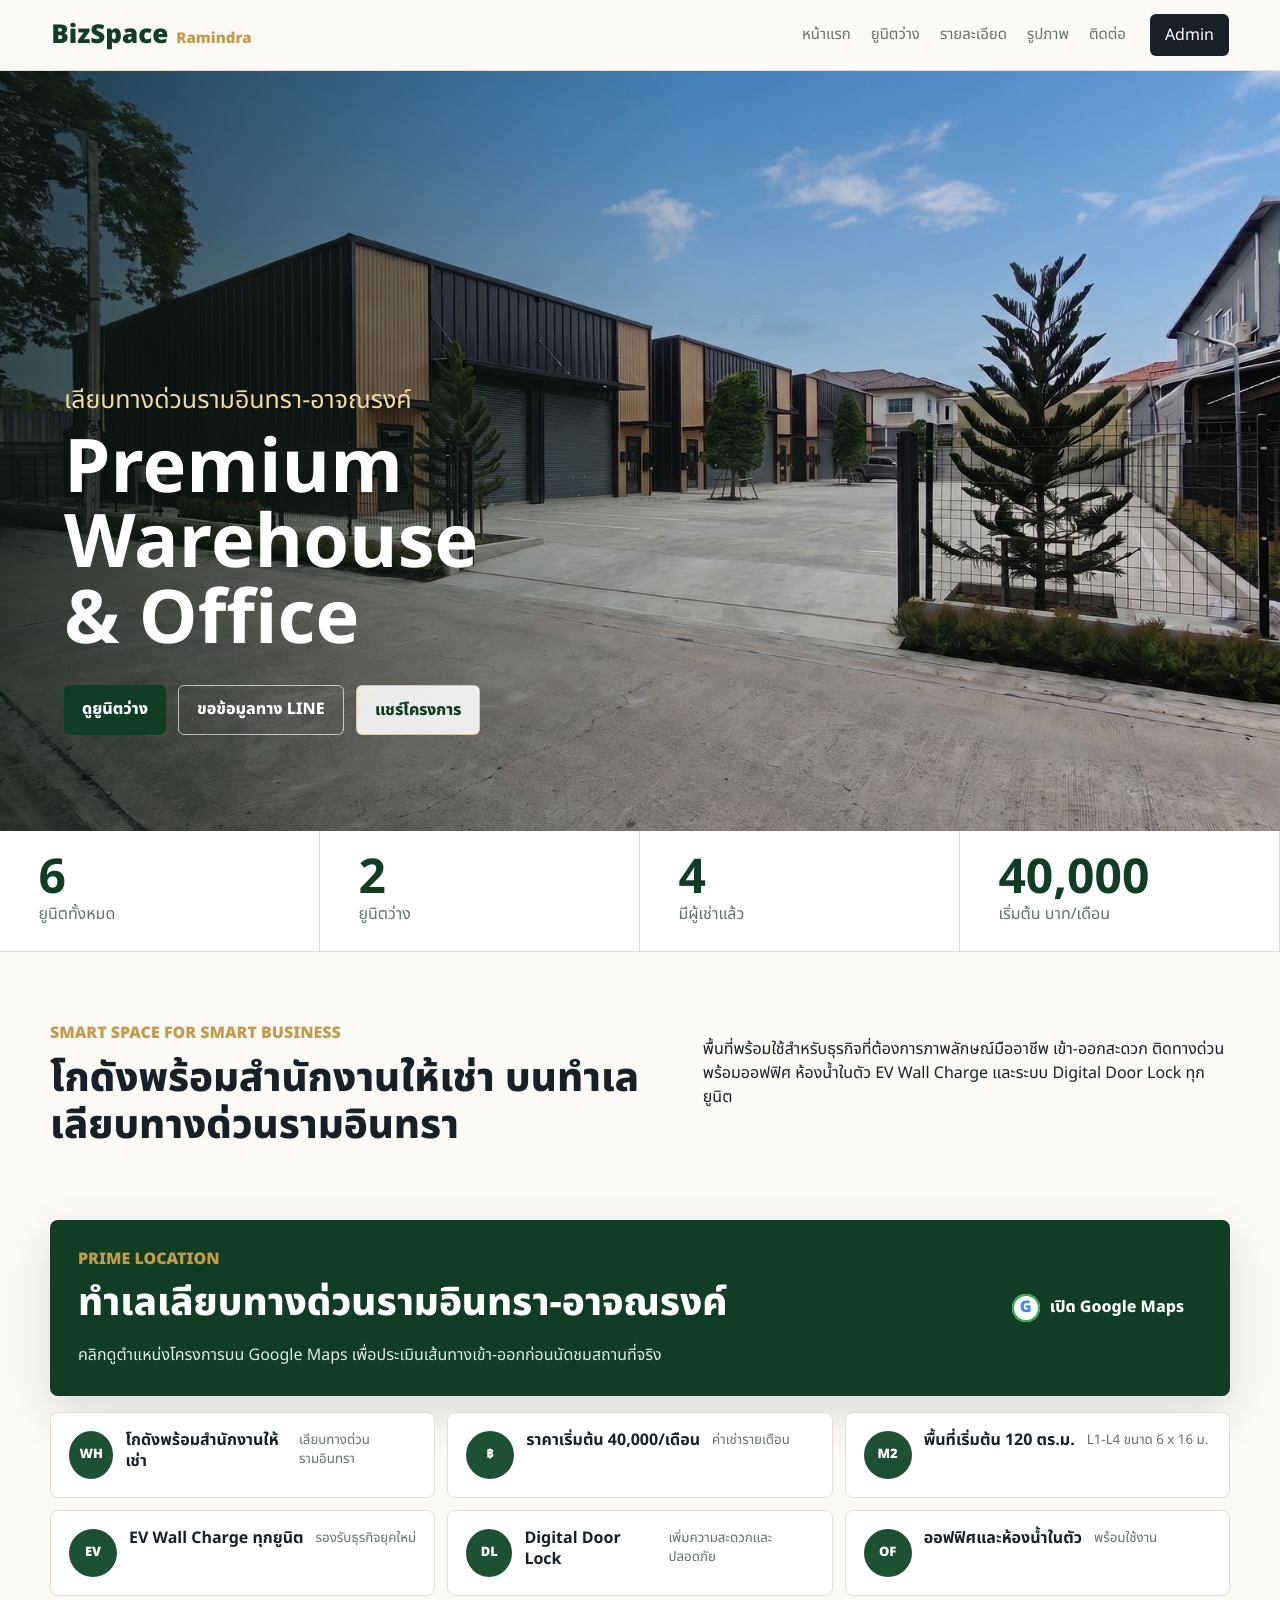
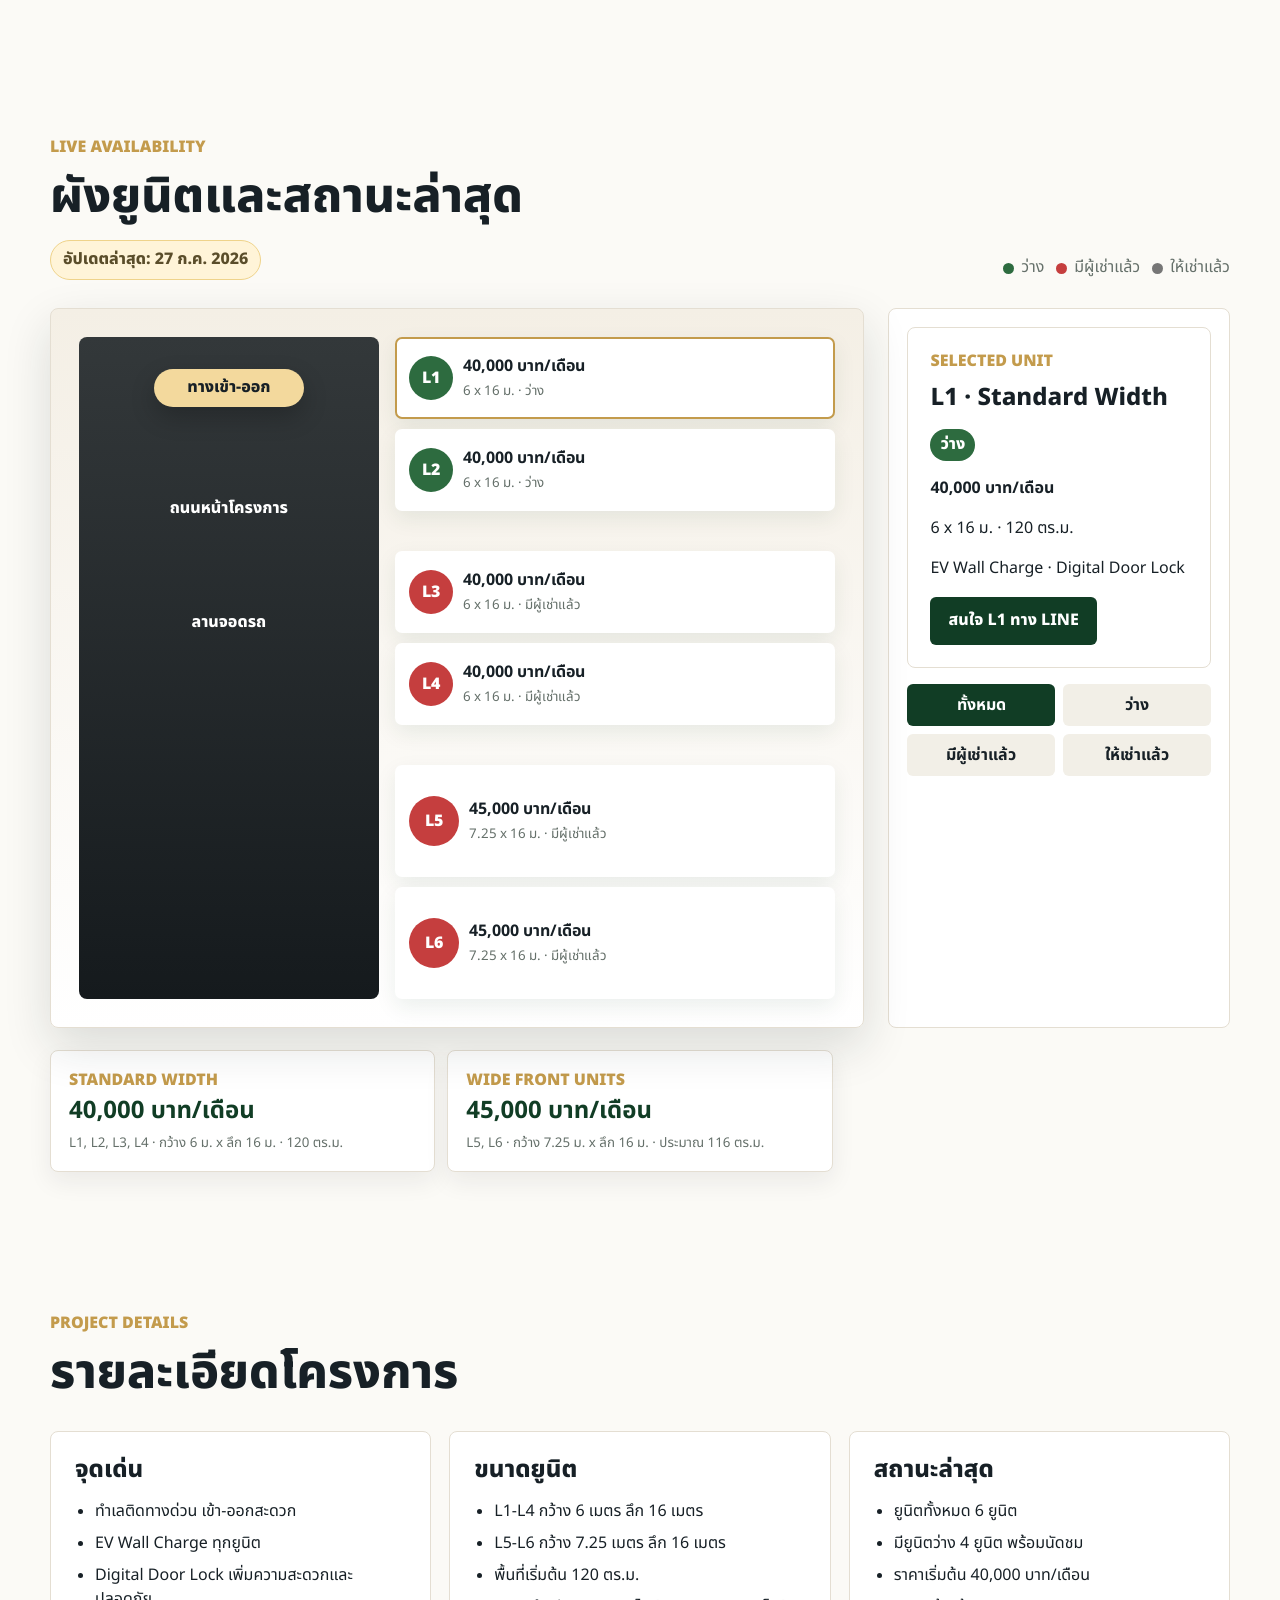
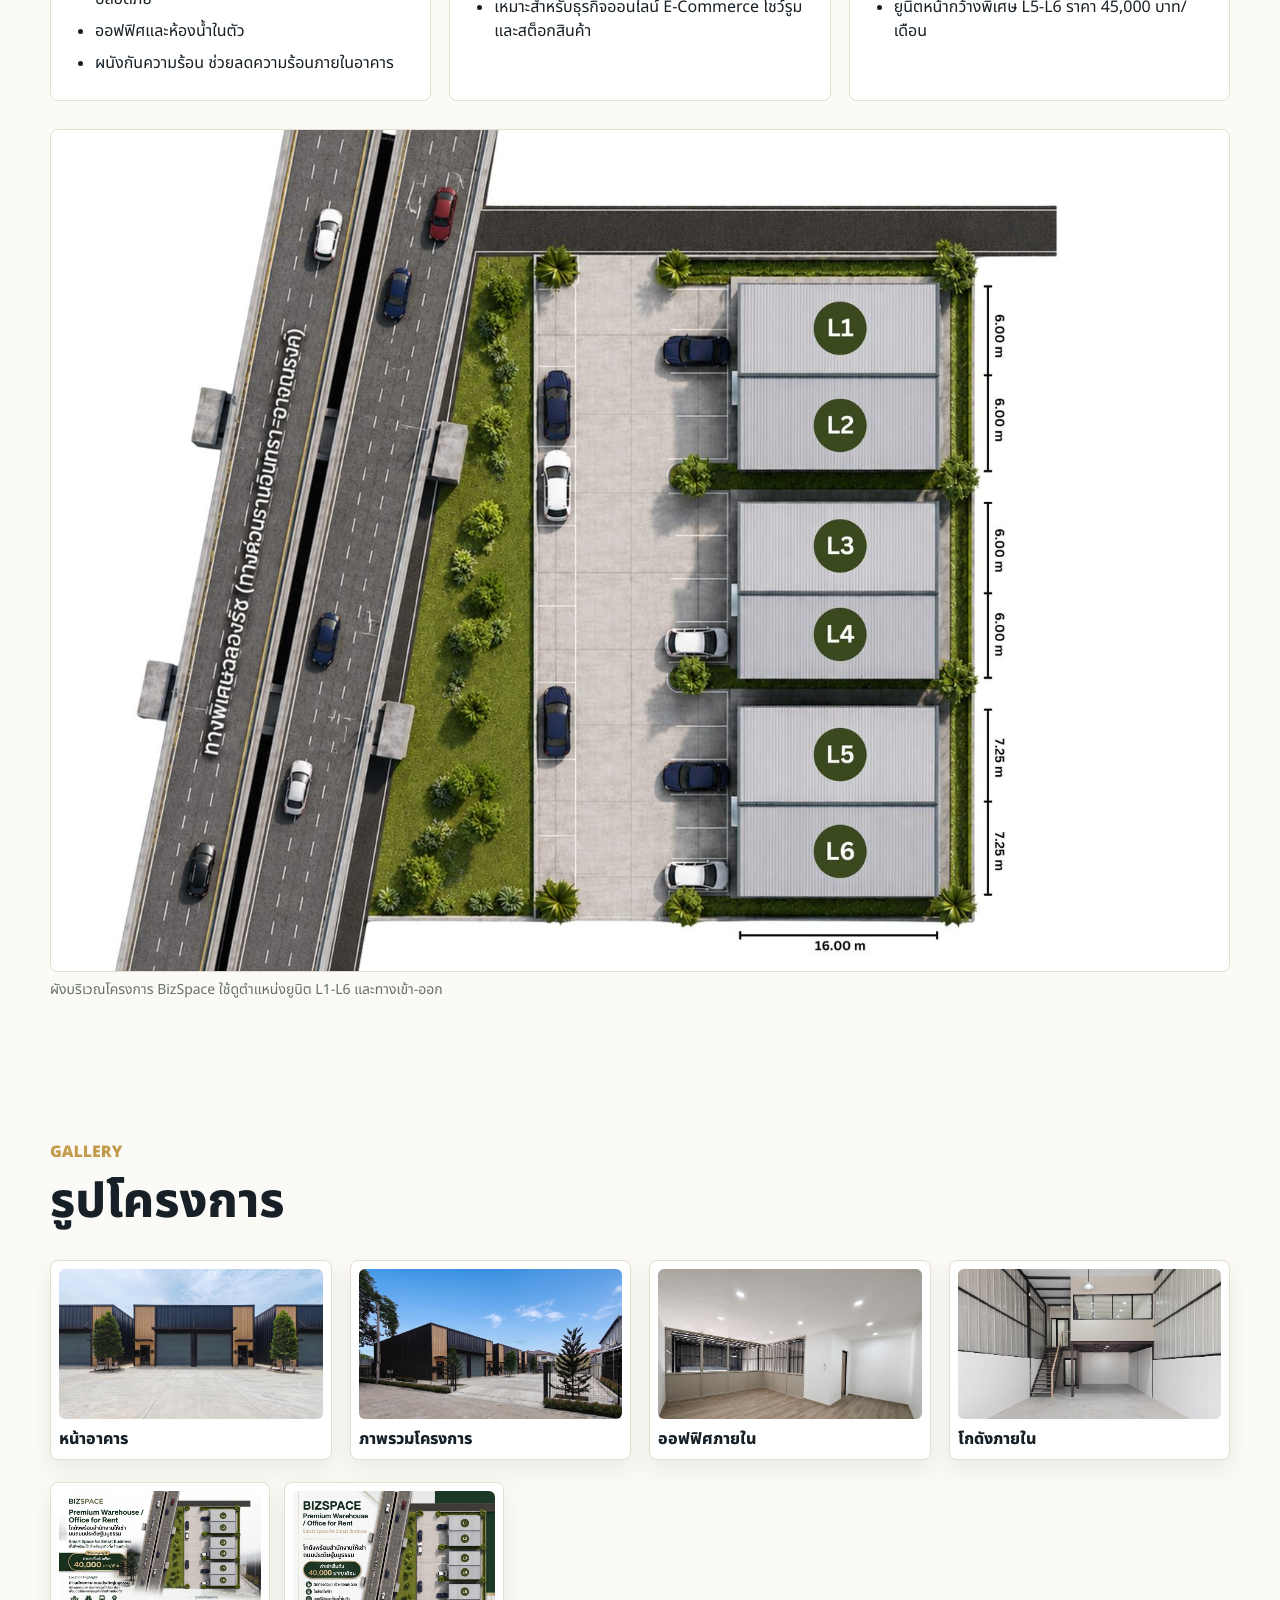
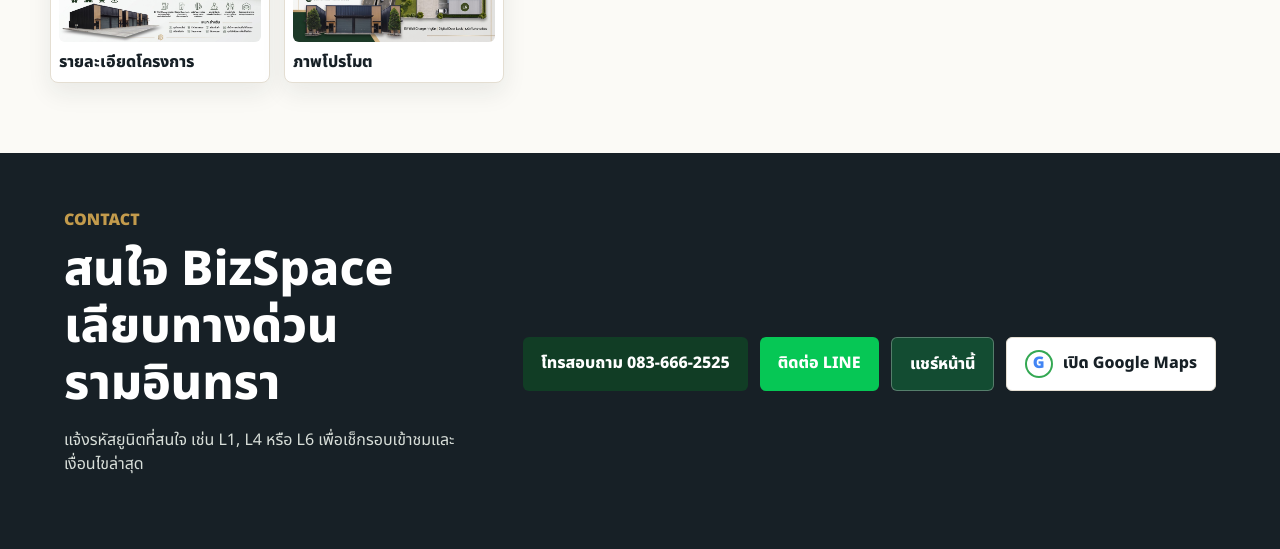
==== commit 69e735f7: "Add files via upload" ====
--- a/bizspace-ramindra/index.html
+++ b/bizspace-ramindra/index.html
@@ -1,4 +1,4 @@
-<!doctype html>
+﻿<!doctype html>
 <html lang="th">
   <head>
     <meta charset="utf-8">
@@ -110,7 +110,7 @@
           <div>
             <p class="eyebrow">Live Availability</p>
             <h2>ผังยูนิตและสถานะล่าสุด</h2>
-            <p class="updated-badge">อัปเดตล่าสุด: 12 ก.ค. 2026</p>
+            <p class="updated-badge">อัปเดตล่าสุด: 27 ก.ค. 2026</p>
           </div>
           <div class="legend" aria-label="คำอธิบายสีสถานะ">
             <span><i class="dot available"></i>ว่าง</span>
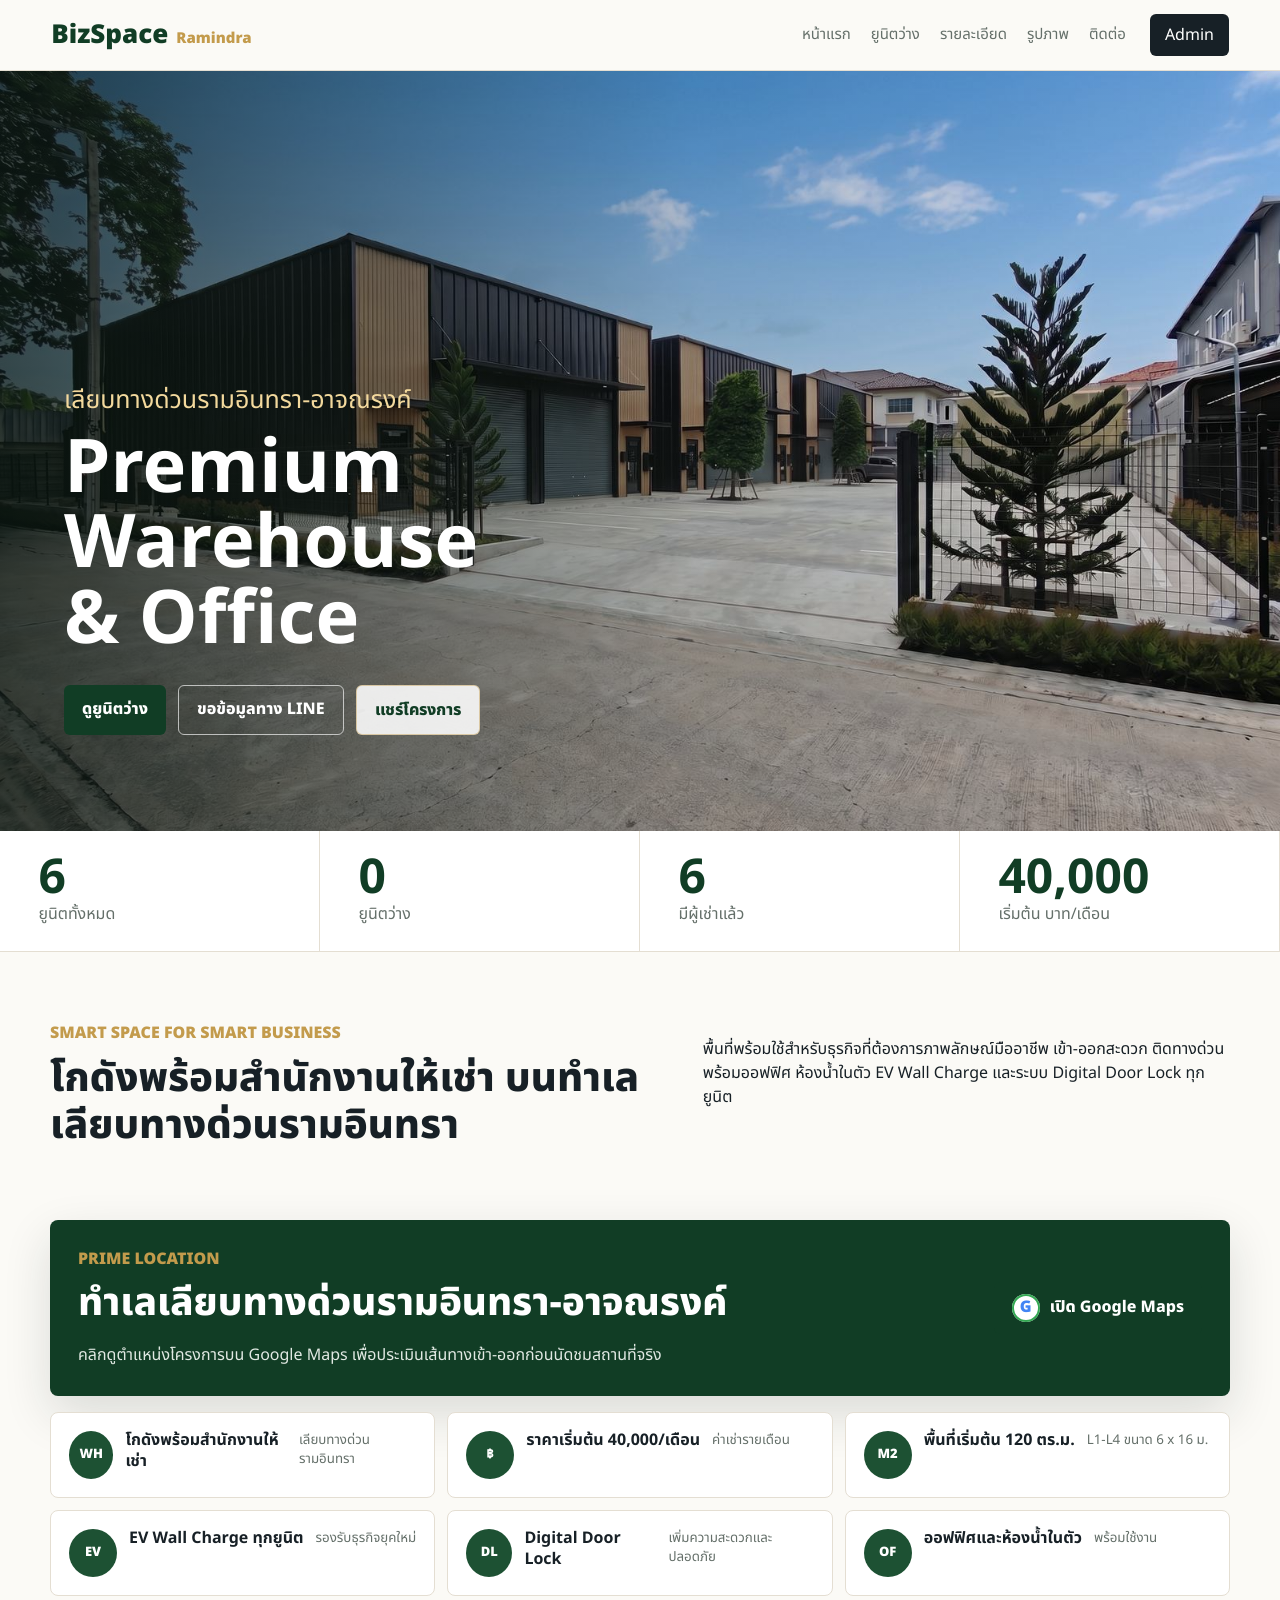
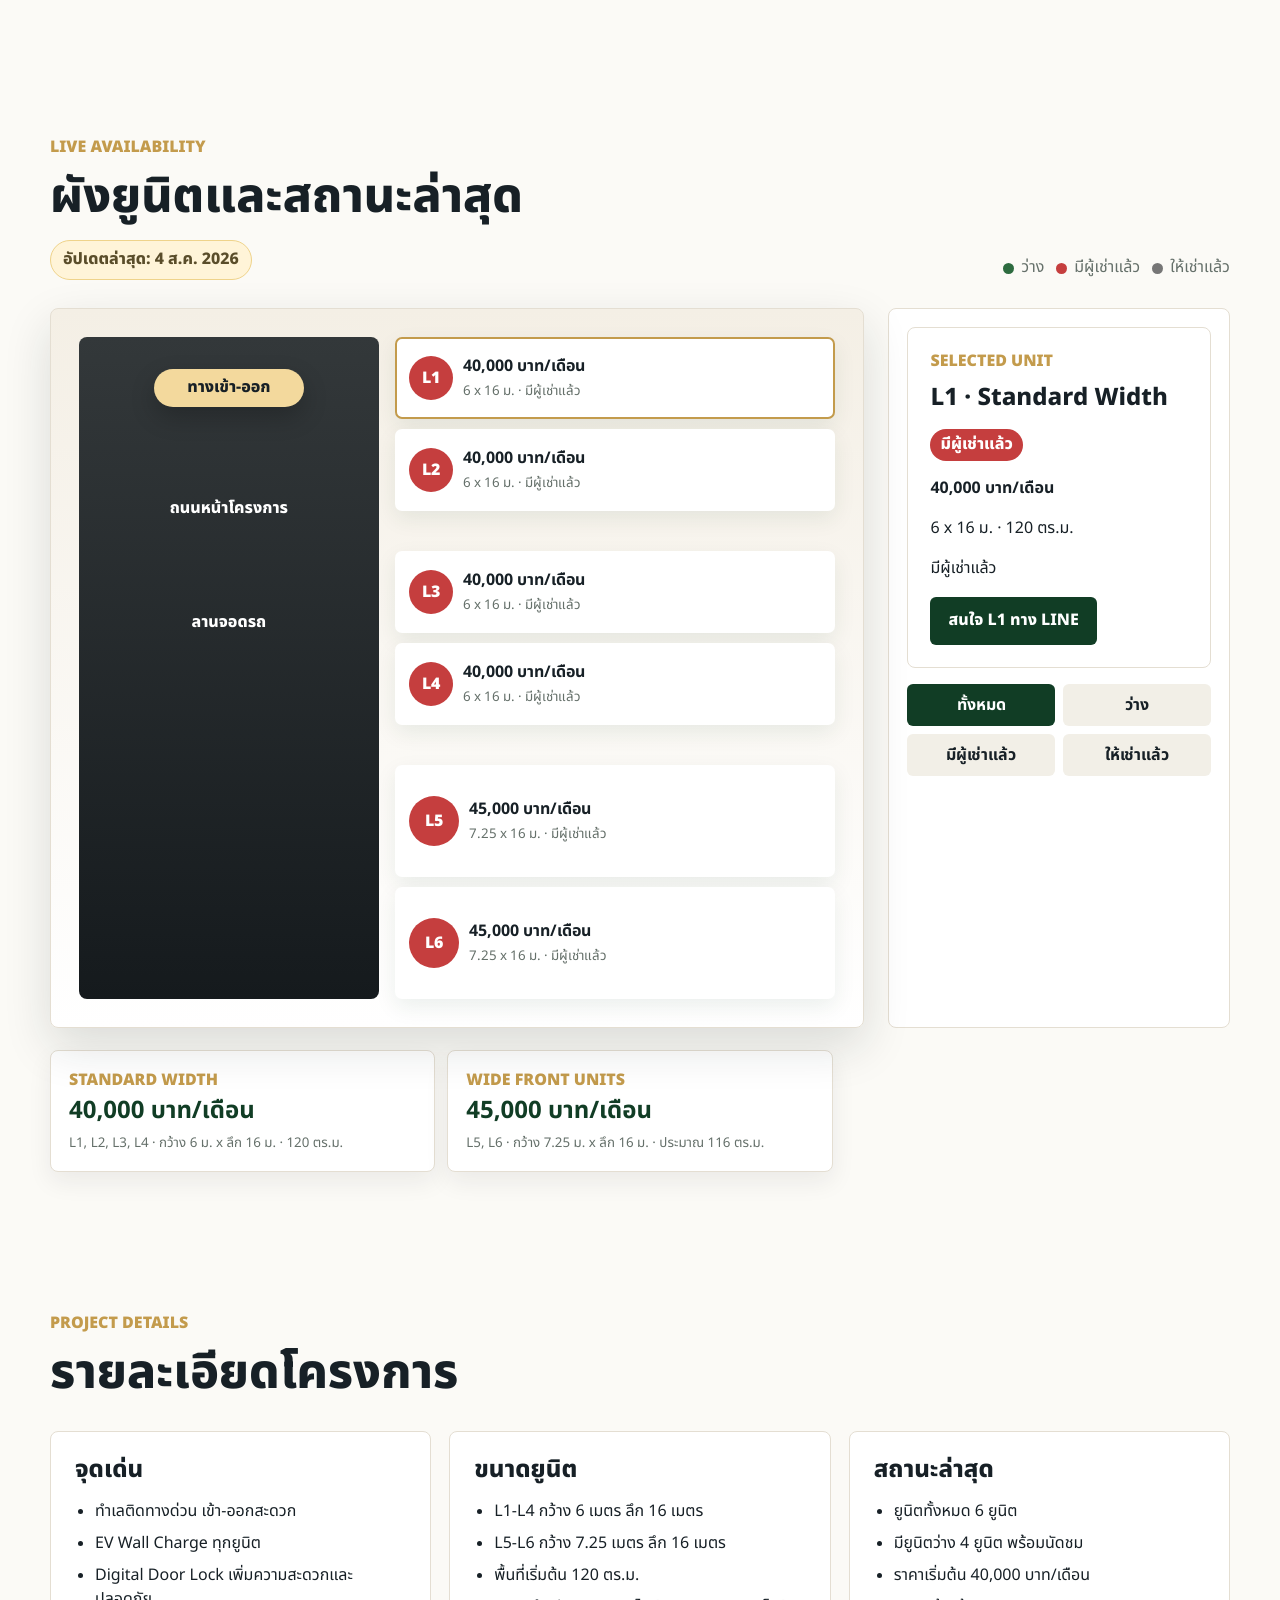
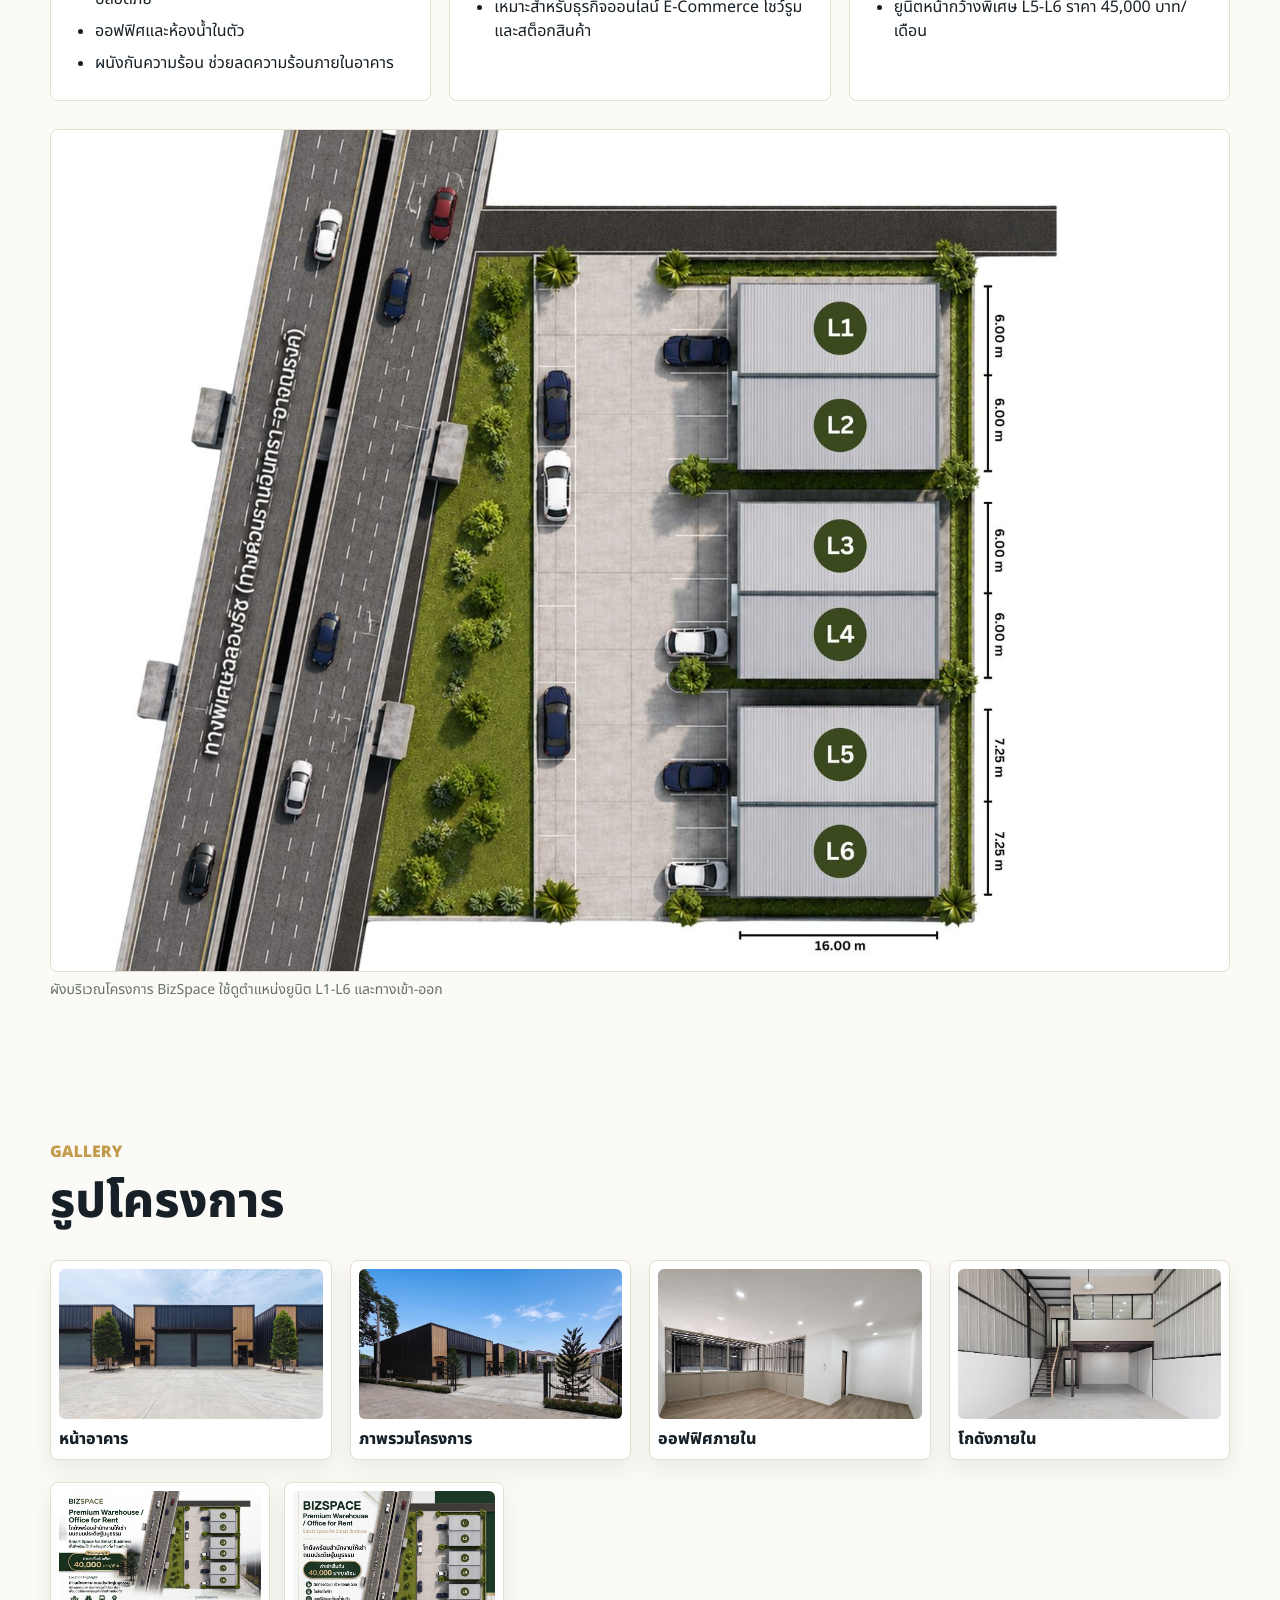
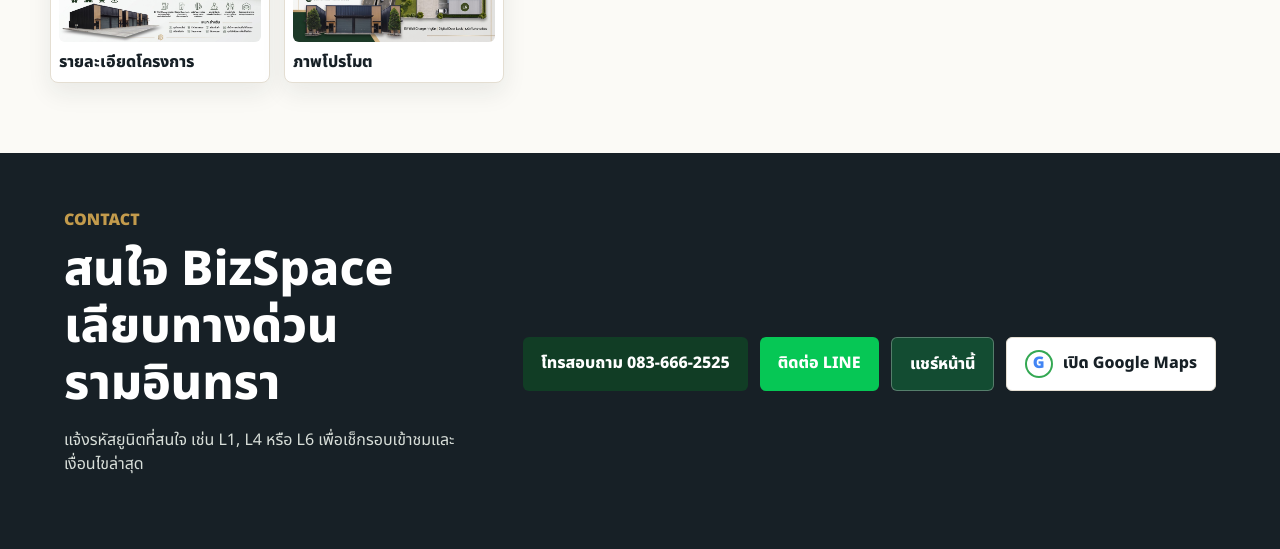
==== commit 3105e8b0: "Add files via upload" ====
--- a/bizspace-ramindra/index.html
+++ b/bizspace-ramindra/index.html
@@ -62,7 +62,7 @@
           <span>ยูนิตว่าง</span>
         </div>
         <div>
-          <strong data-stat="reserved">0</strong>
+          <strong data-stat="reserved">6</strong>
           <span>มีผู้เช่าแล้ว</span>
         </div>
         <div>
@@ -110,7 +110,7 @@
           <div>
             <p class="eyebrow">Live Availability</p>
             <h2>ผังยูนิตและสถานะล่าสุด</h2>
-            <p class="updated-badge">อัปเดตล่าสุด: 27 ก.ค. 2026</p>
+            <p class="updated-badge">อัปเดตล่าสุด: 4 ส.ค. 2026</p>
           </div>
           <div class="legend" aria-label="คำอธิบายสีสถานะ">
             <span><i class="dot available"></i>ว่าง</span>
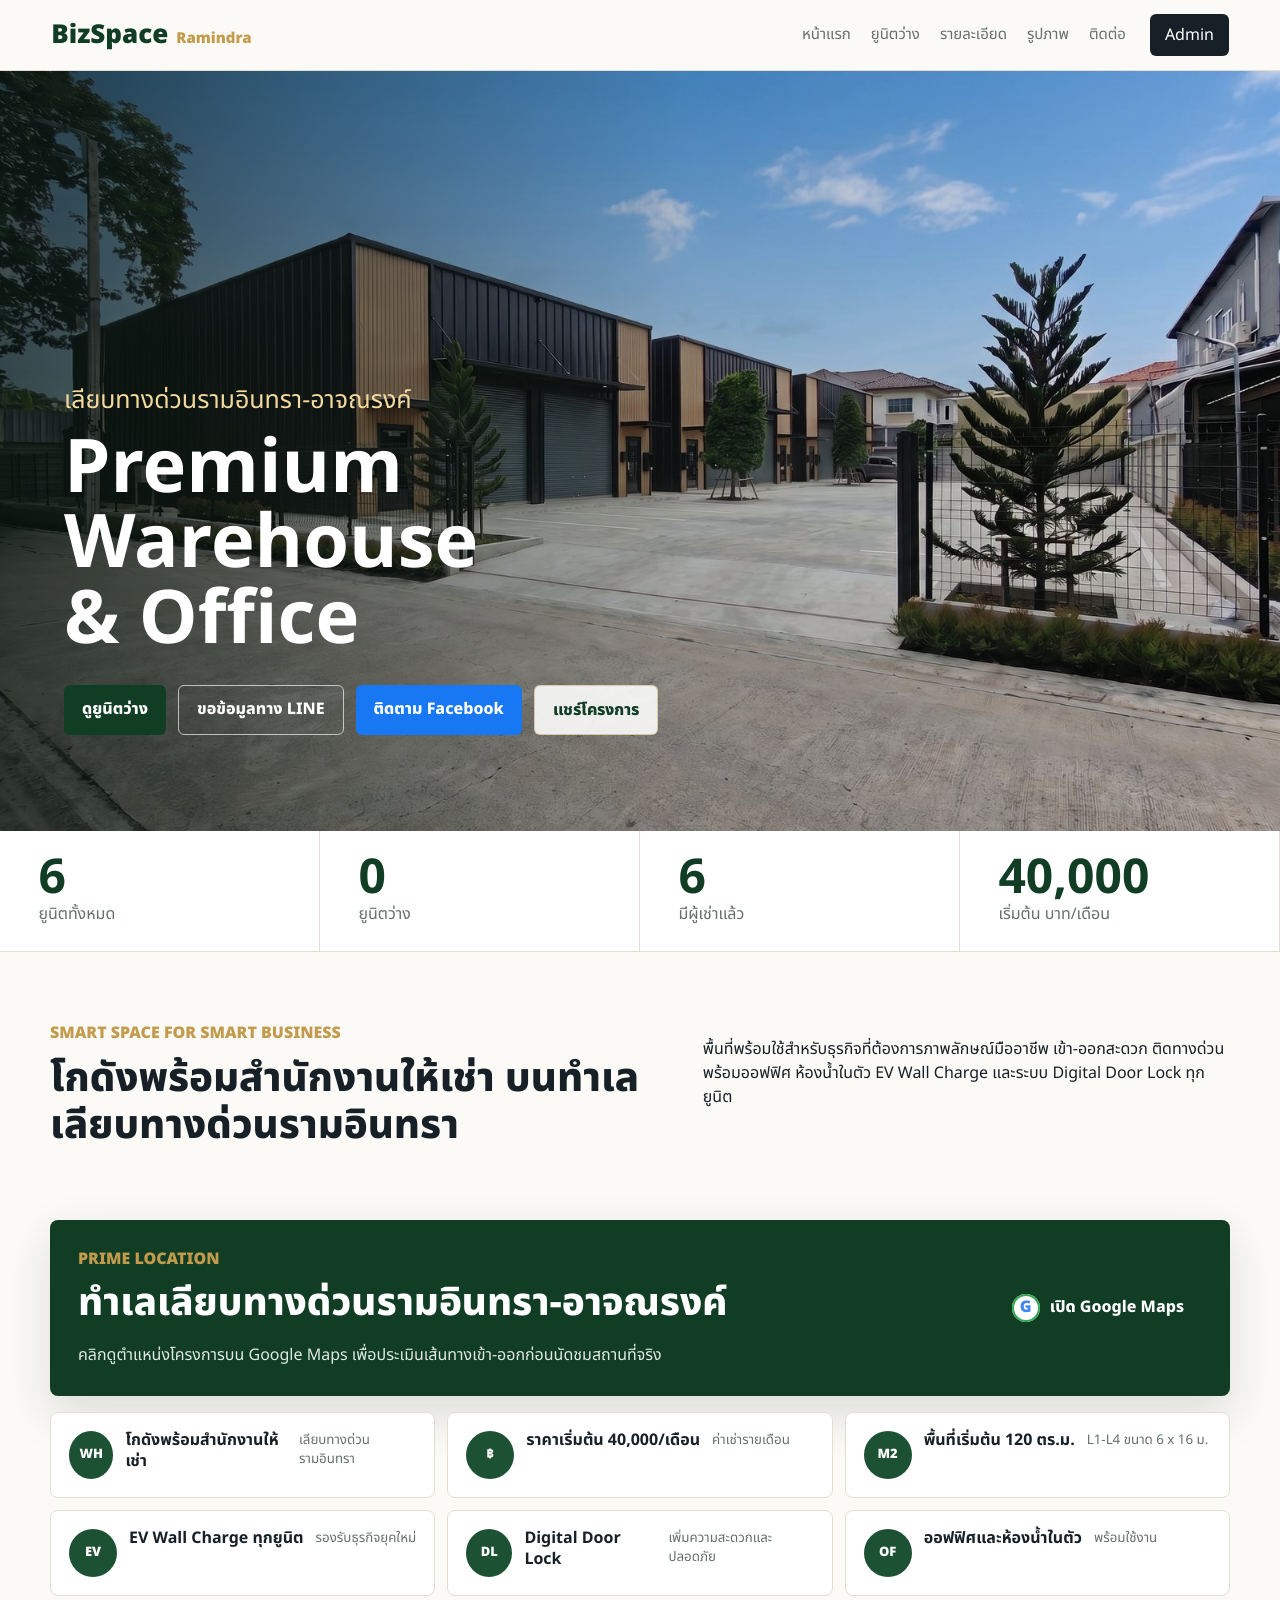
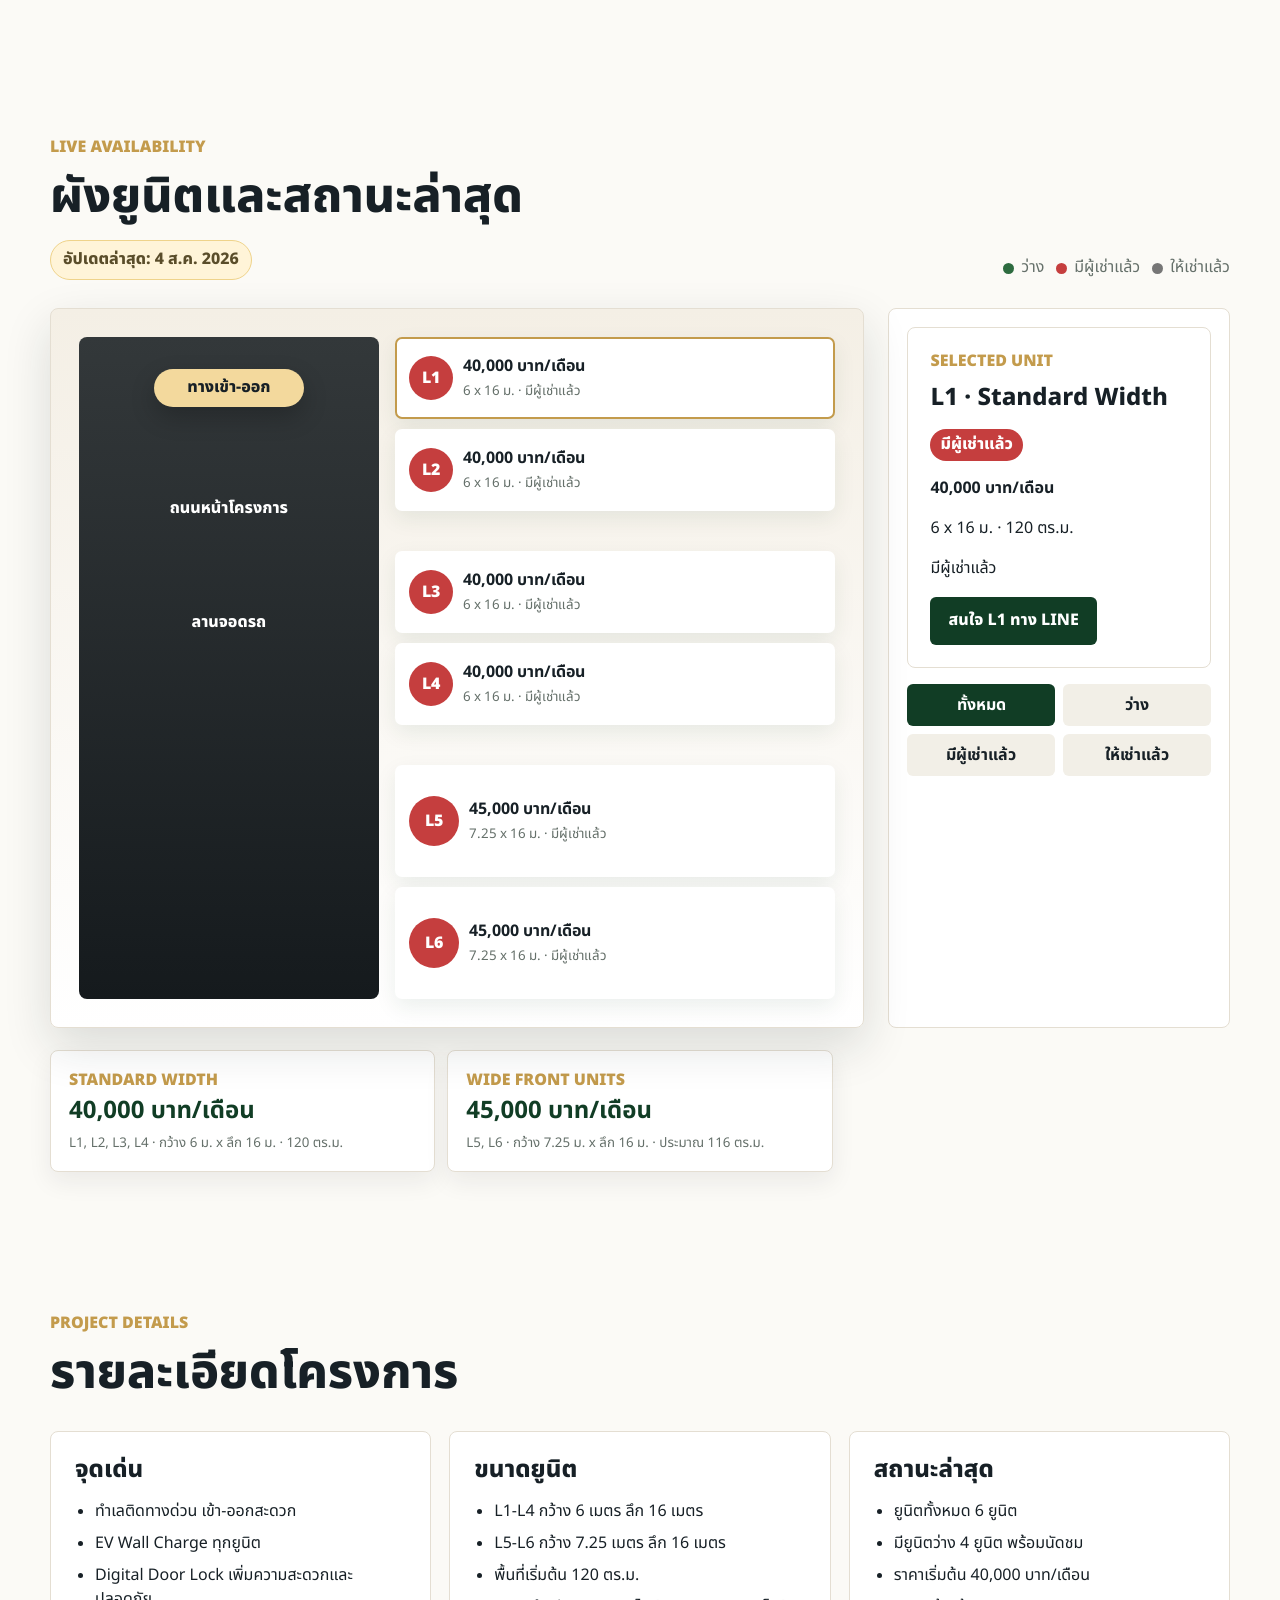
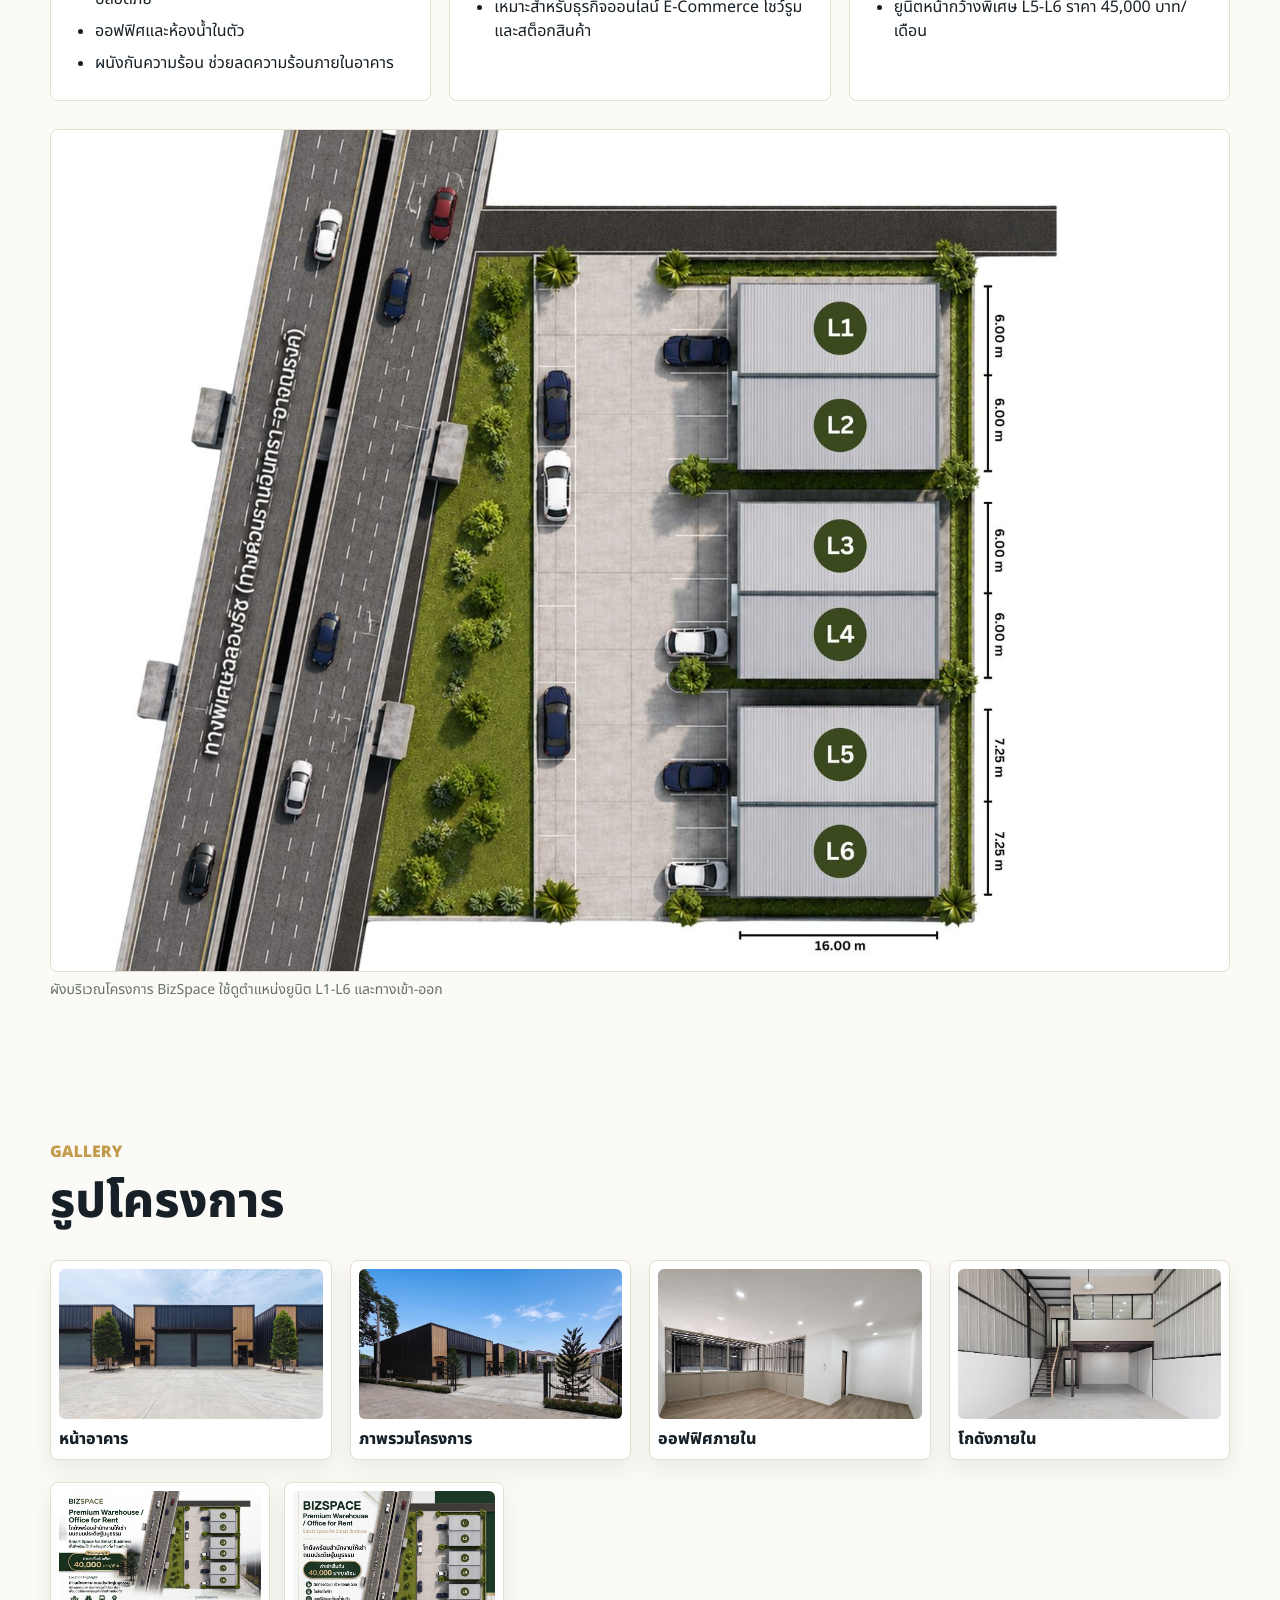
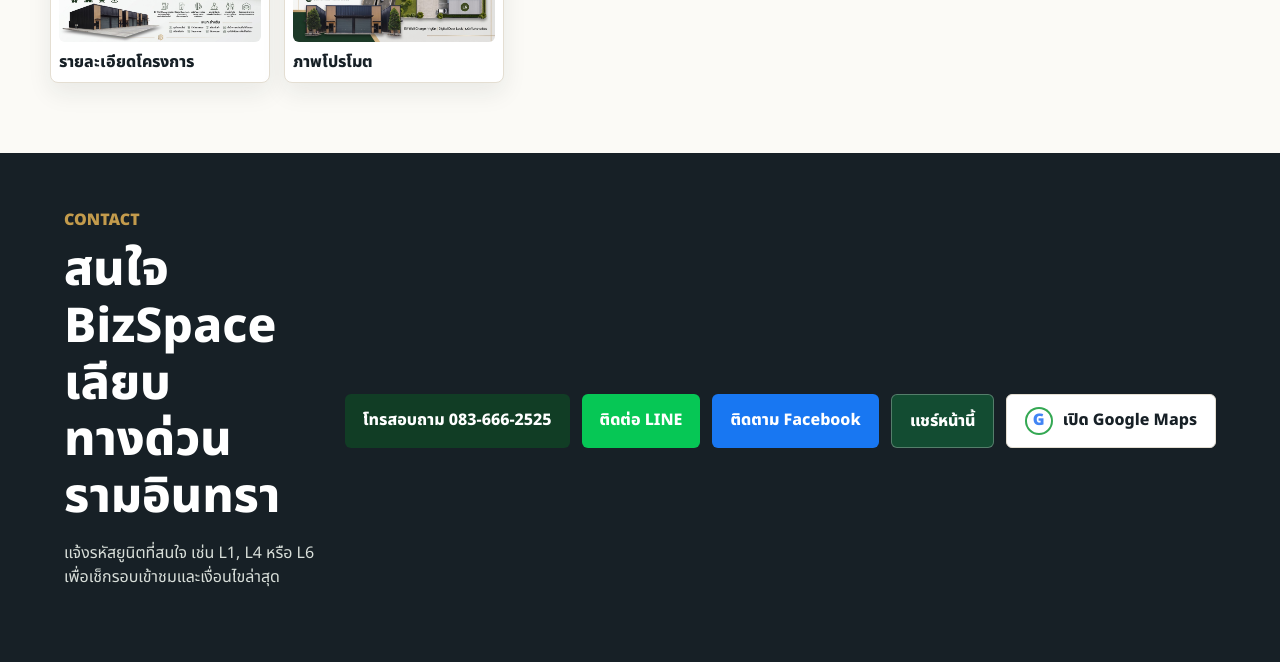
==== commit 10b7abe2: "Add files via upload" ====
--- a/bizspace-ramindra/index.html
+++ b/bizspace-ramindra/index.html
@@ -1,314 +1,316 @@
-﻿<!doctype html>
-<html lang="th">
-  <head>
-    <meta charset="utf-8">
-    <meta name="viewport" content="width=device-width, initial-scale=1">
-    <title>BizSpace เลียบทางด่วนรามอินทรา | CENTRIX Park</title>
-    <meta name="description" content="BizSpace เลียบทางด่วนรามอินทรา โกดังพร้อมสำนักงานให้เช่า พร้อม EV Wall Charge ทุกยูนิต ดูผังยูนิต สถานะว่าง และราคาเช่าล่าสุด">
-    <meta name="robots" content="index, follow">
-    <link rel="canonical" href="https://www.centrixpark.com/bizspace-ramindra/">
-    <meta property="og:type" content="website">
-    <meta property="og:site_name" content="CENTRIX Park">
-    <meta property="og:title" content="BizSpace เลียบทางด่วนรามอินทรา | โกดังพร้อมสำนักงานให้เช่า">
-    <meta property="og:description" content="ดูผังยูนิต ราคาเช่า สถานะว่าง และจุดเด่นของ BizSpace เลียบทางด่วนรามอินทรา">
-    <meta property="og:url" content="https://www.centrixpark.com/bizspace-ramindra/">
-    <meta property="og:image" content="https://www.centrixpark.com/assets/bizspace-ramindra/hero-wide.jpeg">
-    <meta name="twitter:card" content="summary_large_image">
-    <meta name="twitter:title" content="BizSpace เลียบทางด่วนรามอินทรา | CENTRIX Park">
-    <meta name="twitter:description" content="โกดังพร้อมสำนักงานให้เช่า พร้อม EV Wall Charge ทุกยูนิต ดูสถานะว่างและราคาเช่าล่าสุด">
-    <meta name="twitter:image" content="https://www.centrixpark.com/assets/bizspace-ramindra/hero-wide.jpeg">
-    <link rel="preconnect" href="https://fonts.googleapis.com">
-    <link rel="preconnect" href="https://fonts.gstatic.com" crossorigin>
-    <link href="https://fonts.googleapis.com/css2?family=Noto+Sans+Thai:wght@400;500;600;700;800;900&display=swap" rel="stylesheet">
-    <link rel="stylesheet" href="../styles.css?v=20260630-share-cover-1">
-  </head>
-  <body class="project-page bizspace-page">
-    <header class="topbar">
-      <a class="brand" href="../" aria-label="กลับหน้าแรก CENTRIX Park">
-        <span>BizSpace</span>
-        <small>Ramindra</small>
-      </a>
-      <nav aria-label="เมนูหลัก">
-        <a href="../">หน้าแรก</a>
-        <a href="#availability">ยูนิตว่าง</a>
-        <a href="#details">รายละเอียด</a>
-        <a href="#gallery">รูปภาพ</a>
-        <a href="#contact">ติดต่อ</a>
-      </nav>
-      <button class="admin-open" type="button" data-open-admin>Admin</button>
-    </header>
-
-    <main id="top">
-      <section class="hero">
-        <img src="../assets/bizspace-ramindra/hero-wide.jpeg" alt="ภาพหน้าโครงการ BizSpace เลียบทางด่วนรามอินทรา">
-        <div class="hero-copy">
-          <p>เลียบทางด่วนรามอินทรา-อาจณรงค์</p>
-          <h1>Premium Warehouse<br> & Office</h1>
-          <div class="hero-actions">
-            <a class="button primary" href="#availability">ดูยูนิตว่าง</a>
-            <a class="button ghost" href="#contact">ขอข้อมูลทาง LINE</a>
-            <button class="button share" type="button" data-share data-share-title="BizSpace เลียบทางด่วนรามอินทรา" data-share-text="โกดังพร้อมสำนักงาน ทำเลเลียบด่วนรามอินทรา-อาจณรงค์" data-share-done="แชร์แล้ว" data-share-copied="คัดลอกลิงก์แล้ว">แชร์โครงการ</button>
-          </div>
-        </div>
-      </section>
-
-      <section class="status-strip" aria-label="สรุปสถานะยูนิต">
-        <div>
-          <strong data-stat="total">0</strong>
-          <span>ยูนิตทั้งหมด</span>
-        </div>
-        <div>
-          <strong data-stat="available">0</strong>
-          <span>ยูนิตว่าง</span>
-        </div>
-        <div>
-          <strong data-stat="reserved">6</strong>
-          <span>มีผู้เช่าแล้ว</span>
-        </div>
-        <div>
-          <strong>40,000</strong>
-          <span>เริ่มต้น บาท/เดือน</span>
-        </div>
-      </section>
-
-      <section class="section intro">
-        <div>
-          <p class="eyebrow">Smart Space for Smart Business</p>
-          <h2 class="intro-title">โกดังพร้อมสำนักงานให้เช่า บนทำเลเลียบทางด่วนรามอินทรา</h2>
-        </div>
-        <p>
-          พื้นที่พร้อมใช้สำหรับธุรกิจที่ต้องการภาพลักษณ์มืออาชีพ เข้า-ออกสะดวก ติดทางด่วน
-          พร้อมออฟฟิศ ห้องน้ำในตัว EV Wall Charge และระบบ Digital Door Lock ทุกยูนิต
-        </p>
-      </section>
-
-      <section class="section location-brief" id="location">
-        <div class="location-card">
-          <div>
-            <p class="eyebrow">Prime Location</p>
-            <h2 class="location-title">ทำเลเลียบทางด่วนรามอินทรา-อาจณรงค์</h2>
-            <p>คลิกดูตำแหน่งโครงการบน Google Maps เพื่อประเมินเส้นทางเข้า-ออกก่อนนัดชมสถานที่จริง</p>
-          </div>
-          <a class="button primary map-button" href="https://maps.app.goo.gl/LYeXF9YRnhkqdn9H7" target="_blank" rel="noreferrer">
-            <span class="map-logo">G</span>
-            <span>เปิด Google Maps</span>
-          </a>
-        </div>
-
-        <div class="info-grid" aria-label="ข้อมูลสำคัญของโครงการ">
-          <article><span class="info-icon">WH</span><strong>โกดังพร้อมสำนักงานให้เช่า</strong><small>เลียบทางด่วนรามอินทรา</small></article>
-          <article><span class="info-icon">฿</span><strong>ราคาเริ่มต้น 40,000/เดือน</strong><small>ค่าเช่ารายเดือน</small></article>
-          <article><span class="info-icon">M2</span><strong>พื้นที่เริ่มต้น 120 ตร.ม.</strong><small>L1-L4 ขนาด 6 x 16 ม.</small></article>
-          <article><span class="info-icon">EV</span><strong>EV Wall Charge ทุกยูนิต</strong><small>รองรับธุรกิจยุคใหม่</small></article>
-          <article><span class="info-icon">DL</span><strong>Digital Door Lock</strong><small>เพิ่มความสะดวกและปลอดภัย</small></article>
-          <article><span class="info-icon">OF</span><strong>ออฟฟิศและห้องน้ำในตัว</strong><small>พร้อมใช้งาน</small></article>
-        </div>
-      </section>
-
-      <section class="section availability" id="availability">
-        <div class="section-head">
-          <div>
-            <p class="eyebrow">Live Availability</p>
-            <h2>ผังยูนิตและสถานะล่าสุด</h2>
-            <p class="updated-badge">อัปเดตล่าสุด: 4 ส.ค. 2026</p>
-          </div>
-          <div class="legend" aria-label="คำอธิบายสีสถานะ">
-            <span><i class="dot available"></i>ว่าง</span>
-            <span><i class="dot reserved"></i>มีผู้เช่าแล้ว</span>
-            <span><i class="dot rented"></i>ให้เช่าแล้ว</span>
-          </div>
-        </div>
-
-        <div class="availability-grid">
-          <div class="site-map ramindra-site-map" aria-label="ผังยูนิต BizSpace">
-            <div class="unit-column left" data-column="left"></div>
-            <div class="driveway">
-              <span class="entry-exit">ทางเข้า-ออก</span>
-              <span>ถนนหน้าโครงการ</span>
-              <span>ลานจอดรถ</span>
-            </div>
-            <div class="unit-column right" data-column="right"></div>
-          </div>
-
-          <aside class="unit-panel">
-            <div class="selected-card" data-selected-card>
-              <p class="eyebrow">Selected Unit</p>
-              <h3>เลือกยูนิตบนผัง</h3>
-              <p>กดที่ยูนิตเพื่อดูราคา ขนาด และสถานะล่าสุด</p>
-            </div>
-            <div class="quick-filters" aria-label="ตัวกรองสถานะ">
-              <button class="filter active" type="button" data-filter="all">ทั้งหมด</button>
-              <button class="filter" type="button" data-filter="available">ว่าง</button>
-              <button class="filter" type="button" data-filter="reserved">มีผู้เช่าแล้ว</button>
-              <button class="filter" type="button" data-filter="rented">ให้เช่าแล้ว</button>
-            </div>
-          </aside>
-        </div>
-
-        <div class="price-summary" aria-label="สรุปราคาเช่าตามกลุ่มยูนิต">
-          <article>
-            <span>Standard Width</span>
-            <strong>40,000 บาท/เดือน</strong>
-            <small>L1, L2, L3, L4 · กว้าง 6 ม. x ลึก 16 ม. · 120 ตร.ม.</small>
-          </article>
-          <article>
-            <span>Wide Front Units</span>
-            <strong>45,000 บาท/เดือน</strong>
-            <small>L5, L6 · กว้าง 7.25 ม. x ลึก 16 ม. · ประมาณ 116 ตร.ม.</small>
-          </article>
-        </div>
-      </section>
-
-      <section class="section details" id="details">
-        <div class="section-head">
-          <div>
-            <p class="eyebrow">Project Details</p>
-            <h2>รายละเอียดโครงการ</h2>
-          </div>
-        </div>
-        <div class="detail-grid">
-          <article>
-            <h3>จุดเด่น</h3>
-            <ul>
-              <li>ทำเลติดทางด่วน เข้า-ออกสะดวก</li>
-              <li>EV Wall Charge ทุกยูนิต</li>
-              <li>Digital Door Lock เพิ่มความสะดวกและปลอดภัย</li>
-              <li>ออฟฟิศและห้องน้ำในตัว</li>
-              <li>ผนังกันความร้อน ช่วยลดความร้อนภายในอาคาร</li>
-            </ul>
-          </article>
-          <article>
-            <h3>ขนาดยูนิต</h3>
-            <ul>
-              <li>L1-L4 กว้าง 6 เมตร ลึก 16 เมตร</li>
-              <li>L5-L6 กว้าง 7.25 เมตร ลึก 16 เมตร</li>
-              <li>พื้นที่เริ่มต้น 120 ตร.ม.</li>
-              <li>เหมาะสำหรับธุรกิจออนไลน์ E-Commerce โชว์รูม และสต็อกสินค้า</li>
-            </ul>
-          </article>
-          <article>
-            <h3>สถานะล่าสุด</h3>
-            <ul>
-              <li>ยูนิตทั้งหมด 6 ยูนิต</li>
-              <li>มียูนิตว่าง 4 ยูนิต พร้อมนัดชม</li>
-              <li>ราคาเริ่มต้น 40,000 บาท/เดือน</li>
-              <li>ยูนิตหน้ากว้างพิเศษ L5-L6 ราคา 45,000 บาท/เดือน</li>
-            </ul>
-          </article>
-        </div>
-        <figure class="reference-plan">
-          <img src="../assets/bizspace-ramindra/site-layout-web.jpeg" alt="ภาพผังบริเวณโครงการ BizSpace เลียบทางด่วนรามอินทรา">
-          <figcaption>ผังบริเวณโครงการ BizSpace ใช้ดูตำแหน่งยูนิต L1-L6 และทางเข้า-ออก</figcaption>
-        </figure>
-      </section>
-
-      <section class="section gallery" id="gallery">
-        <div class="section-head">
-          <div>
-            <p class="eyebrow">Gallery</p>
-            <h2>รูปโครงการ</h2>
-          </div>
-        </div>
-        <div class="gallery-grid compact-gallery" aria-label="รูปโครงการ BizSpace">
-          <button class="promo-thumb gallery-thumb" type="button" data-lightbox-src="../assets/bizspace-ramindra/warehouse-front.jpeg" data-lightbox-alt="ภาพหน้าอาคาร BizSpace">
-            <img src="../assets/bizspace-ramindra/warehouse-front.jpeg" alt="ภาพหน้าอาคาร BizSpace">
-            <span>หน้าอาคาร</span>
-          </button>
-          <button class="promo-thumb gallery-thumb" type="button" data-lightbox-src="../assets/bizspace-ramindra/hero-wide.jpeg" data-lightbox-alt="ภาพมุมกว้างโครงการ BizSpace">
-            <img src="../assets/bizspace-ramindra/hero-wide.jpeg" alt="ภาพมุมกว้างโครงการ BizSpace">
-            <span>ภาพรวมโครงการ</span>
-          </button>
-          <button class="promo-thumb gallery-thumb" type="button" data-lightbox-src="../assets/bizspace-ramindra/office-interior.jpeg" data-lightbox-alt="ภาพออฟฟิศภายใน BizSpace">
-            <img src="../assets/bizspace-ramindra/office-interior.jpeg" alt="ภาพออฟฟิศภายใน BizSpace">
-            <span>ออฟฟิศภายใน</span>
-          </button>
-          <button class="promo-thumb gallery-thumb" type="button" data-lightbox-src="../assets/bizspace-ramindra/warehouse-interior.jpeg" data-lightbox-alt="ภาพโกดังภายใน BizSpace">
-            <img src="../assets/bizspace-ramindra/warehouse-interior.jpeg" alt="ภาพโกดังภายใน BizSpace">
-            <span>โกดังภายใน</span>
-          </button>
-        </div>
-        <div class="promo-gallery" aria-label="ภาพรายละเอียดเพิ่มเติม">
-          <button class="promo-thumb" type="button" data-lightbox-src="../assets/bizspace-ramindra/promo-detail.jpeg" data-lightbox-alt="ภาพรายละเอียดโครงการ BizSpace">
-            <img src="../assets/bizspace-ramindra/promo-detail.jpeg" alt="ภาพรายละเอียดโครงการ BizSpace">
-            <span>รายละเอียดโครงการ</span>
-          </button>
-          <button class="promo-thumb" type="button" data-lightbox-src="../assets/bizspace-ramindra/promo-social.jpeg" data-lightbox-alt="ภาพโปรโมต BizSpace">
-            <img src="../assets/bizspace-ramindra/promo-social.jpeg" alt="ภาพโปรโมต BizSpace">
-            <span>ภาพโปรโมต</span>
-          </button>
-        </div>
-      </section>
-
-      <section class="contact" id="contact">
-        <div>
-          <p class="eyebrow">Contact</p>
-          <h2>สนใจ BizSpace เลียบทางด่วนรามอินทรา</h2>
-          <p>แจ้งรหัสยูนิตที่สนใจ เช่น L1, L4 หรือ L6 เพื่อเช็กรอบเข้าชมและเงื่อนไขล่าสุด</p>
-        </div>
-        <div class="contact-actions">
-          <a class="button primary" href="tel:0836662525">โทรสอบถาม 083-666-2525</a>
-          <a class="button line" href="https://lin.ee/n7IwEYp" target="_blank" rel="noreferrer">ติดต่อ LINE</a>
-          <button class="button share dark" type="button" data-share data-share-title="BizSpace เลียบทางด่วนรามอินทรา" data-share-text="โกดังพร้อมสำนักงาน ทำเลเลียบด่วนรามอินทรา-อาจณรงค์" data-share-done="แชร์แล้ว" data-share-copied="คัดลอกลิงก์แล้ว">แชร์หน้านี้</button>
-          <a class="button ghost dark map-button" href="https://maps.app.goo.gl/LYeXF9YRnhkqdn9H7" target="_blank" rel="noreferrer">
-            <span class="map-logo">G</span>
-            <span>เปิด Google Maps</span>
-          </a>
-        </div>
-      </section>
-    </main>
-
-    <div class="sticky-contact" aria-label="ติดต่อด่วน">
-      <a href="tel:0836662525">โทร 083-666-2525</a>
-      <a href="https://lin.ee/n7IwEYp" target="_blank" rel="noreferrer">LINE</a>
-      <a href="https://maps.app.goo.gl/LYeXF9YRnhkqdn9H7" target="_blank" rel="noreferrer">Maps</a>
-    </div>
-
-    <dialog class="admin-dialog login-dialog" data-login-dialog>
-      <form class="admin-modal login-modal" data-login-form>
-        <header>
-          <div>
-            <p class="eyebrow">Admin Login</p>
-            <h2>ใส่รหัสก่อนแก้ไขสถานะ</h2>
-          </div>
-          <button class="icon-button" type="button" data-close-login aria-label="ปิด">×</button>
-        </header>
-        <label class="password-field">
-          <span>รหัส Admin</span>
-          <input type="password" inputmode="numeric" autocomplete="current-password" data-admin-password-input>
-        </label>
-        <p class="login-error" data-login-error hidden>รหัสไม่ถูกต้อง</p>
-        <footer>
-          <button class="button ghost dark" type="button" data-close-login>ยกเลิก</button>
-          <button class="button primary" type="submit">เข้าสู่ระบบ</button>
-        </footer>
-      </form>
-    </dialog>
-
-    <dialog class="admin-dialog" data-admin-dialog>
-      <form method="dialog" class="admin-modal">
-        <header>
-          <div>
-            <p class="eyebrow">Admin</p>
-            <h2>แก้ไขสถานะยูนิต</h2>
-          </div>
-          <button class="icon-button" value="close" aria-label="ปิด">×</button>
-        </header>
-        <div class="admin-note">
-          ข้อมูลเดโมนี้บันทึกใน browser ด้วย localStorage เหมาะสำหรับทดสอบ flow ก่อนต่อฐานข้อมูลจริง
-        </div>
-        <div class="admin-list" data-admin-list></div>
-        <footer>
-          <button class="button ghost dark" type="button" data-reset>รีเซ็ตข้อมูล</button>
-          <button class="button primary" value="close">เสร็จแล้ว</button>
-        </footer>
-      </form>
-    </dialog>
-
-    <dialog class="lightbox-dialog" data-lightbox-dialog>
-      <button class="icon-button lightbox-close" type="button" data-lightbox-close aria-label="ปิด">×</button>
-      <img src="" alt="" data-lightbox-image>
-    </dialog>
-
-    <script src="app.js?v=20260630-quick-share-1"></script>
-  </body>
-</html>
+﻿<!doctype html>
+<html lang="th">
+  <head>
+    <meta charset="utf-8">
+    <meta name="viewport" content="width=device-width, initial-scale=1">
+    <title>BizSpace เลียบทางด่วนรามอินทรา | CENTRIX Park</title>
+    <meta name="description" content="BizSpace เลียบทางด่วนรามอินทรา โกดังพร้อมสำนักงานให้เช่า พร้อม EV Wall Charge ทุกยูนิต ดูผังยูนิต สถานะว่าง และราคาเช่าล่าสุด">
+    <meta name="robots" content="index, follow">
+    <link rel="canonical" href="https://www.centrixpark.com/bizspace-ramindra/">
+    <meta property="og:type" content="website">
+    <meta property="og:site_name" content="CENTRIX Park">
+    <meta property="og:title" content="BizSpace เลียบทางด่วนรามอินทรา | โกดังพร้อมสำนักงานให้เช่า">
+    <meta property="og:description" content="ดูผังยูนิต ราคาเช่า สถานะว่าง และจุดเด่นของ BizSpace เลียบทางด่วนรามอินทรา">
+    <meta property="og:url" content="https://www.centrixpark.com/bizspace-ramindra/">
+    <meta property="og:image" content="https://www.centrixpark.com/assets/bizspace-ramindra/hero-wide.jpeg">
+    <meta name="twitter:card" content="summary_large_image">
+    <meta name="twitter:title" content="BizSpace เลียบทางด่วนรามอินทรา | CENTRIX Park">
+    <meta name="twitter:description" content="โกดังพร้อมสำนักงานให้เช่า พร้อม EV Wall Charge ทุกยูนิต ดูสถานะว่างและราคาเช่าล่าสุด">
+    <meta name="twitter:image" content="https://www.centrixpark.com/assets/bizspace-ramindra/hero-wide.jpeg">
+    <link rel="preconnect" href="https://fonts.googleapis.com">
+    <link rel="preconnect" href="https://fonts.gstatic.com" crossorigin>
+    <link href="https://fonts.googleapis.com/css2?family=Noto+Sans+Thai:wght@400;500;600;700;800;900&display=swap" rel="stylesheet">
+    <link rel="stylesheet" href="../styles.css?v=20260813-font-1">
+  </head>
+  <body class="project-page bizspace-page">
+    <header class="topbar">
+      <a class="brand" href="../" aria-label="กลับหน้าแรก CENTRIX Park">
+        <span>BizSpace</span>
+        <small>Ramindra</small>
+      </a>
+      <nav aria-label="เมนูหลัก">
+        <a href="../">หน้าแรก</a>
+        <a href="#availability">ยูนิตว่าง</a>
+        <a href="#details">รายละเอียด</a>
+        <a href="#gallery">รูปภาพ</a>
+        <a href="#contact">ติดต่อ</a>
+      </nav>
+      <button class="admin-open" type="button" data-open-admin>Admin</button>
+    </header>
+
+    <main id="top">
+      <section class="hero">
+        <img src="../assets/bizspace-ramindra/hero-wide.jpeg" alt="ภาพหน้าโครงการ BizSpace เลียบทางด่วนรามอินทรา">
+        <div class="hero-copy">
+          <p>เลียบทางด่วนรามอินทรา-อาจณรงค์</p>
+          <h1>Premium Warehouse<br> & Office</h1>
+          <div class="hero-actions">
+            <a class="button primary" href="#availability">ดูยูนิตว่าง</a>
+            <a class="button ghost" href="#contact">ขอข้อมูลทาง LINE</a>
+            <a class="button facebook" href="https://www.facebook.com/centrixspace" target="_blank" rel="noreferrer">ติดตาม Facebook</a>
+            <button class="button share" type="button" data-share data-share-title="BizSpace เลียบทางด่วนรามอินทรา" data-share-text="โกดังพร้อมสำนักงาน ทำเลเลียบด่วนรามอินทรา-อาจณรงค์" data-share-done="แชร์แล้ว" data-share-copied="คัดลอกลิงก์แล้ว">แชร์โครงการ</button>
+          </div>
+        </div>
+      </section>
+
+      <section class="status-strip" aria-label="สรุปสถานะยูนิต">
+        <div>
+          <strong data-stat="total">0</strong>
+          <span>ยูนิตทั้งหมด</span>
+        </div>
+        <div>
+          <strong data-stat="available">0</strong>
+          <span>ยูนิตว่าง</span>
+        </div>
+        <div>
+          <strong data-stat="reserved">6</strong>
+          <span>มีผู้เช่าแล้ว</span>
+        </div>
+        <div>
+          <strong>40,000</strong>
+          <span>เริ่มต้น บาท/เดือน</span>
+        </div>
+      </section>
+
+      <section class="section intro">
+        <div>
+          <p class="eyebrow">Smart Space for Smart Business</p>
+          <h2 class="intro-title">โกดังพร้อมสำนักงานให้เช่า บนทำเลเลียบทางด่วนรามอินทรา</h2>
+        </div>
+        <p>
+          พื้นที่พร้อมใช้สำหรับธุรกิจที่ต้องการภาพลักษณ์มืออาชีพ เข้า-ออกสะดวก ติดทางด่วน
+          พร้อมออฟฟิศ ห้องน้ำในตัว EV Wall Charge และระบบ Digital Door Lock ทุกยูนิต
+        </p>
+      </section>
+
+      <section class="section location-brief" id="location">
+        <div class="location-card">
+          <div>
+            <p class="eyebrow">Prime Location</p>
+            <h2 class="location-title">ทำเลเลียบทางด่วนรามอินทรา-อาจณรงค์</h2>
+            <p>คลิกดูตำแหน่งโครงการบน Google Maps เพื่อประเมินเส้นทางเข้า-ออกก่อนนัดชมสถานที่จริง</p>
+          </div>
+          <a class="button primary map-button" href="https://maps.app.goo.gl/LYeXF9YRnhkqdn9H7" target="_blank" rel="noreferrer">
+            <span class="map-logo">G</span>
+            <span>เปิด Google Maps</span>
+          </a>
+        </div>
+
+        <div class="info-grid" aria-label="ข้อมูลสำคัญของโครงการ">
+          <article><span class="info-icon">WH</span><strong>โกดังพร้อมสำนักงานให้เช่า</strong><small>เลียบทางด่วนรามอินทรา</small></article>
+          <article><span class="info-icon">฿</span><strong>ราคาเริ่มต้น 40,000/เดือน</strong><small>ค่าเช่ารายเดือน</small></article>
+          <article><span class="info-icon">M2</span><strong>พื้นที่เริ่มต้น 120 ตร.ม.</strong><small>L1-L4 ขนาด 6 x 16 ม.</small></article>
+          <article><span class="info-icon">EV</span><strong>EV Wall Charge ทุกยูนิต</strong><small>รองรับธุรกิจยุคใหม่</small></article>
+          <article><span class="info-icon">DL</span><strong>Digital Door Lock</strong><small>เพิ่มความสะดวกและปลอดภัย</small></article>
+          <article><span class="info-icon">OF</span><strong>ออฟฟิศและห้องน้ำในตัว</strong><small>พร้อมใช้งาน</small></article>
+        </div>
+      </section>
+
+      <section class="section availability" id="availability">
+        <div class="section-head">
+          <div>
+            <p class="eyebrow">Live Availability</p>
+            <h2>ผังยูนิตและสถานะล่าสุด</h2>
+            <p class="updated-badge">อัปเดตล่าสุด: 4 ส.ค. 2026</p>
+          </div>
+          <div class="legend" aria-label="คำอธิบายสีสถานะ">
+            <span><i class="dot available"></i>ว่าง</span>
+            <span><i class="dot reserved"></i>มีผู้เช่าแล้ว</span>
+            <span><i class="dot rented"></i>ให้เช่าแล้ว</span>
+          </div>
+        </div>
+
+        <div class="availability-grid">
+          <div class="site-map ramindra-site-map" aria-label="ผังยูนิต BizSpace">
+            <div class="unit-column left" data-column="left"></div>
+            <div class="driveway">
+              <span class="entry-exit">ทางเข้า-ออก</span>
+              <span>ถนนหน้าโครงการ</span>
+              <span>ลานจอดรถ</span>
+            </div>
+            <div class="unit-column right" data-column="right"></div>
+          </div>
+
+          <aside class="unit-panel">
+            <div class="selected-card" data-selected-card>
+              <p class="eyebrow">Selected Unit</p>
+              <h3>เลือกยูนิตบนผัง</h3>
+              <p>กดที่ยูนิตเพื่อดูราคา ขนาด และสถานะล่าสุด</p>
+            </div>
+            <div class="quick-filters" aria-label="ตัวกรองสถานะ">
+              <button class="filter active" type="button" data-filter="all">ทั้งหมด</button>
+              <button class="filter" type="button" data-filter="available">ว่าง</button>
+              <button class="filter" type="button" data-filter="reserved">มีผู้เช่าแล้ว</button>
+              <button class="filter" type="button" data-filter="rented">ให้เช่าแล้ว</button>
+            </div>
+          </aside>
+        </div>
+
+        <div class="price-summary" aria-label="สรุปราคาเช่าตามกลุ่มยูนิต">
+          <article>
+            <span>Standard Width</span>
+            <strong>40,000 บาท/เดือน</strong>
+            <small>L1, L2, L3, L4 · กว้าง 6 ม. x ลึก 16 ม. · 120 ตร.ม.</small>
+          </article>
+          <article>
+            <span>Wide Front Units</span>
+            <strong>45,000 บาท/เดือน</strong>
+            <small>L5, L6 · กว้าง 7.25 ม. x ลึก 16 ม. · ประมาณ 116 ตร.ม.</small>
+          </article>
+        </div>
+      </section>
+
+      <section class="section details" id="details">
+        <div class="section-head">
+          <div>
+            <p class="eyebrow">Project Details</p>
+            <h2>รายละเอียดโครงการ</h2>
+          </div>
+        </div>
+        <div class="detail-grid">
+          <article>
+            <h3>จุดเด่น</h3>
+            <ul>
+              <li>ทำเลติดทางด่วน เข้า-ออกสะดวก</li>
+              <li>EV Wall Charge ทุกยูนิต</li>
+              <li>Digital Door Lock เพิ่มความสะดวกและปลอดภัย</li>
+              <li>ออฟฟิศและห้องน้ำในตัว</li>
+              <li>ผนังกันความร้อน ช่วยลดความร้อนภายในอาคาร</li>
+            </ul>
+          </article>
+          <article>
+            <h3>ขนาดยูนิต</h3>
+            <ul>
+              <li>L1-L4 กว้าง 6 เมตร ลึก 16 เมตร</li>
+              <li>L5-L6 กว้าง 7.25 เมตร ลึก 16 เมตร</li>
+              <li>พื้นที่เริ่มต้น 120 ตร.ม.</li>
+              <li>เหมาะสำหรับธุรกิจออนไลน์ E-Commerce โชว์รูม และสต็อกสินค้า</li>
+            </ul>
+          </article>
+          <article>
+            <h3>สถานะล่าสุด</h3>
+            <ul>
+              <li>ยูนิตทั้งหมด 6 ยูนิต</li>
+              <li>มียูนิตว่าง 4 ยูนิต พร้อมนัดชม</li>
+              <li>ราคาเริ่มต้น 40,000 บาท/เดือน</li>
+              <li>ยูนิตหน้ากว้างพิเศษ L5-L6 ราคา 45,000 บาท/เดือน</li>
+            </ul>
+          </article>
+        </div>
+        <figure class="reference-plan">
+          <img src="../assets/bizspace-ramindra/site-layout-web.jpeg" alt="ภาพผังบริเวณโครงการ BizSpace เลียบทางด่วนรามอินทรา">
+          <figcaption>ผังบริเวณโครงการ BizSpace ใช้ดูตำแหน่งยูนิต L1-L6 และทางเข้า-ออก</figcaption>
+        </figure>
+      </section>
+
+      <section class="section gallery" id="gallery">
+        <div class="section-head">
+          <div>
+            <p class="eyebrow">Gallery</p>
+            <h2>รูปโครงการ</h2>
+          </div>
+        </div>
+        <div class="gallery-grid compact-gallery" aria-label="รูปโครงการ BizSpace">
+          <button class="promo-thumb gallery-thumb" type="button" data-lightbox-src="../assets/bizspace-ramindra/warehouse-front.jpeg" data-lightbox-alt="ภาพหน้าอาคาร BizSpace">
+            <img src="../assets/bizspace-ramindra/warehouse-front.jpeg" alt="ภาพหน้าอาคาร BizSpace">
+            <span>หน้าอาคาร</span>
+          </button>
+          <button class="promo-thumb gallery-thumb" type="button" data-lightbox-src="../assets/bizspace-ramindra/hero-wide.jpeg" data-lightbox-alt="ภาพมุมกว้างโครงการ BizSpace">
+            <img src="../assets/bizspace-ramindra/hero-wide.jpeg" alt="ภาพมุมกว้างโครงการ BizSpace">
+            <span>ภาพรวมโครงการ</span>
+          </button>
+          <button class="promo-thumb gallery-thumb" type="button" data-lightbox-src="../assets/bizspace-ramindra/office-interior.jpeg" data-lightbox-alt="ภาพออฟฟิศภายใน BizSpace">
+            <img src="../assets/bizspace-ramindra/office-interior.jpeg" alt="ภาพออฟฟิศภายใน BizSpace">
+            <span>ออฟฟิศภายใน</span>
+          </button>
+          <button class="promo-thumb gallery-thumb" type="button" data-lightbox-src="../assets/bizspace-ramindra/warehouse-interior.jpeg" data-lightbox-alt="ภาพโกดังภายใน BizSpace">
+            <img src="../assets/bizspace-ramindra/warehouse-interior.jpeg" alt="ภาพโกดังภายใน BizSpace">
+            <span>โกดังภายใน</span>
+          </button>
+        </div>
+        <div class="promo-gallery" aria-label="ภาพรายละเอียดเพิ่มเติม">
+          <button class="promo-thumb" type="button" data-lightbox-src="../assets/bizspace-ramindra/promo-detail.jpeg" data-lightbox-alt="ภาพรายละเอียดโครงการ BizSpace">
+            <img src="../assets/bizspace-ramindra/promo-detail.jpeg" alt="ภาพรายละเอียดโครงการ BizSpace">
+            <span>รายละเอียดโครงการ</span>
+          </button>
+          <button class="promo-thumb" type="button" data-lightbox-src="../assets/bizspace-ramindra/promo-social.jpeg" data-lightbox-alt="ภาพโปรโมต BizSpace">
+            <img src="../assets/bizspace-ramindra/promo-social.jpeg" alt="ภาพโปรโมต BizSpace">
+            <span>ภาพโปรโมต</span>
+          </button>
+        </div>
+      </section>
+
+      <section class="contact" id="contact">
+        <div>
+          <p class="eyebrow">Contact</p>
+          <h2>สนใจ BizSpace เลียบทางด่วนรามอินทรา</h2>
+          <p>แจ้งรหัสยูนิตที่สนใจ เช่น L1, L4 หรือ L6 เพื่อเช็กรอบเข้าชมและเงื่อนไขล่าสุด</p>
+        </div>
+        <div class="contact-actions">
+          <a class="button primary" href="tel:0836662525">โทรสอบถาม 083-666-2525</a>
+          <a class="button line" href="https://lin.ee/n7IwEYp" target="_blank" rel="noreferrer">ติดต่อ LINE</a>
+          <a class="button facebook" href="https://www.facebook.com/centrixspace" target="_blank" rel="noreferrer">ติดตาม Facebook</a>
+          <button class="button share dark" type="button" data-share data-share-title="BizSpace เลียบทางด่วนรามอินทรา" data-share-text="โกดังพร้อมสำนักงาน ทำเลเลียบด่วนรามอินทรา-อาจณรงค์" data-share-done="แชร์แล้ว" data-share-copied="คัดลอกลิงก์แล้ว">แชร์หน้านี้</button>
+          <a class="button ghost dark map-button" href="https://maps.app.goo.gl/LYeXF9YRnhkqdn9H7" target="_blank" rel="noreferrer">
+            <span class="map-logo">G</span>
+            <span>เปิด Google Maps</span>
+          </a>
+        </div>
+      </section>
+    </main>
+
+    <div class="sticky-contact" aria-label="ติดต่อด่วน">
+      <a href="tel:0836662525">โทร 083-666-2525</a>
+      <a href="https://lin.ee/n7IwEYp" target="_blank" rel="noreferrer">LINE</a>
+      <a href="https://maps.app.goo.gl/LYeXF9YRnhkqdn9H7" target="_blank" rel="noreferrer">Maps</a>
+    </div>
+
+    <dialog class="admin-dialog login-dialog" data-login-dialog>
+      <form class="admin-modal login-modal" data-login-form>
+        <header>
+          <div>
+            <p class="eyebrow">Admin Login</p>
+            <h2>ใส่รหัสก่อนแก้ไขสถานะ</h2>
+          </div>
+          <button class="icon-button" type="button" data-close-login aria-label="ปิด">×</button>
+        </header>
+        <label class="password-field">
+          <span>รหัส Admin</span>
+          <input type="password" inputmode="numeric" autocomplete="current-password" data-admin-password-input>
+        </label>
+        <p class="login-error" data-login-error hidden>รหัสไม่ถูกต้อง</p>
+        <footer>
+          <button class="button ghost dark" type="button" data-close-login>ยกเลิก</button>
+          <button class="button primary" type="submit">เข้าสู่ระบบ</button>
+        </footer>
+      </form>
+    </dialog>
+
+    <dialog class="admin-dialog" data-admin-dialog>
+      <form method="dialog" class="admin-modal">
+        <header>
+          <div>
+            <p class="eyebrow">Admin</p>
+            <h2>แก้ไขสถานะยูนิต</h2>
+          </div>
+          <button class="icon-button" value="close" aria-label="ปิด">×</button>
+        </header>
+        <div class="admin-note">
+          ข้อมูลเดโมนี้บันทึกใน browser ด้วย localStorage เหมาะสำหรับทดสอบ flow ก่อนต่อฐานข้อมูลจริง
+        </div>
+        <div class="admin-list" data-admin-list></div>
+        <footer>
+          <button class="button ghost dark" type="button" data-reset>รีเซ็ตข้อมูล</button>
+          <button class="button primary" value="close">เสร็จแล้ว</button>
+        </footer>
+      </form>
+    </dialog>
+
+    <dialog class="lightbox-dialog" data-lightbox-dialog>
+      <button class="icon-button lightbox-close" type="button" data-lightbox-close aria-label="ปิด">×</button>
+      <img src="" alt="" data-lightbox-image>
+    </dialog>
+
+    <script src="app.js?v=20260630-quick-share-1"></script>
+  </body>
+</html>
--- a/styles.css
+++ b/styles.css
@@ -1,4 +1,4 @@
-:root {
+﻿:root {
   --forest: #113d25;
   --forest-2: #1d5133;
   --gold: #c39b4c;
@@ -25,7 +25,7 @@
   margin: 0;
   color: var(--ink);
   background: var(--paper);
-  font-family: "Noto Sans Thai", "Leelawadee UI", "Segoe UI", Tahoma, sans-serif;
+  font-family: "Noto Sans Thai", "Noto Sans Thai UI", Tahoma, "Segoe UI", "Leelawadee UI", sans-serif;
   font-size: 16px;
   font-weight: 400;
   line-height: 1.5;
@@ -47,6 +47,12 @@
 select,
 input {
   font: inherit;
+  font-family: "Noto Sans Thai", "Noto Sans Thai UI", Tahoma, "Segoe UI", "Leelawadee UI", sans-serif;
+}
+
+textarea {
+  font: inherit;
+  font-family: "Noto Sans Thai", "Noto Sans Thai UI", Tahoma, "Segoe UI", "Leelawadee UI", sans-serif;
 }
 
 .topbar {
@@ -215,6 +221,15 @@
 .button.line {
   color: white;
   background: #06c755;
+}
+
+.button.facebook {
+  color: white;
+  background: #1877f2;
+}
+
+.button.facebook:hover {
+  background: #0f63d3;
 }
 
 .button.share {
@@ -1074,6 +1089,73 @@
   height: 100%;
   min-height: 560px;
   object-fit: cover;
+}
+
+.home-feature-slider {
+  isolation: isolate;
+}
+
+.feature-slide {
+  position: absolute;
+  inset: 0;
+  display: block;
+  color: inherit;
+  opacity: 0;
+  pointer-events: none;
+  transform: scale(1.015);
+  transition: opacity 780ms ease, transform 1600ms ease;
+}
+
+.feature-slide.is-active {
+  z-index: 1;
+  opacity: 1;
+  pointer-events: auto;
+  transform: scale(1);
+}
+
+.feature-slide img {
+  width: 100%;
+  height: 100%;
+  min-height: 560px;
+  object-fit: cover;
+}
+
+.feature-slide::after {
+  content: "";
+  position: absolute;
+  inset: 0;
+  background: linear-gradient(180deg, rgba(11, 24, 18, 0.06), rgba(11, 24, 18, 0.08));
+  pointer-events: none;
+}
+
+.feature-slider-dots {
+  position: absolute;
+  left: 50%;
+  bottom: 18px;
+  z-index: 3;
+  display: flex;
+  gap: 8px;
+  padding: 8px 10px;
+  border: 1px solid rgba(255, 255, 255, 0.22);
+  border-radius: 999px;
+  background: rgba(23, 32, 38, 0.34);
+  backdrop-filter: blur(12px);
+  transform: translateX(-50%);
+}
+
+.feature-slider-dots button {
+  width: 9px;
+  height: 9px;
+  padding: 0;
+  border: 0;
+  border-radius: 999px;
+  background: rgba(255, 255, 255, 0.56);
+  cursor: pointer;
+}
+
+.feature-slider-dots button.active {
+  width: 28px;
+  background: var(--gold-soft);
 }
 
 .home-hero-badge {
@@ -1673,6 +1755,15 @@
   background-size: cover;
 }
 
+.ladprao-cover {
+  background:
+    linear-gradient(105deg, rgba(16, 45, 34, 0.9), rgba(12, 22, 23, 0.78)),
+    url("assets/storix-ladprao130/hero-front.jpg"),
+    #113d25;
+  background-position: center 56%;
+  background-size: cover;
+}
+
 .phatthanakan-hero {
   background:
     linear-gradient(105deg, rgba(13, 38, 31, 0.9), rgba(12, 22, 23, 0.78)),
@@ -1759,6 +1850,26 @@
 }
 
 .bizspace-page .reference-plan img {
+  object-position: center top;
+}
+
+.ladprao-page .hero img {
+  object-position: center 44%;
+}
+
+.ladprao-page .ladprao-site-map {
+  grid-template-columns: minmax(120px, 0.72fr) minmax(0, 1fr);
+}
+
+.ladprao-page .ladprao-site-map .unit {
+  min-height: 78px;
+}
+
+.ladprao-page .ladprao-site-map .driveway {
+  gap: clamp(38px, 8vw, 102px);
+}
+
+.ladprao-page .reference-plan img {
   object-position: center top;
 }
 
@@ -1856,6 +1967,18 @@
 .project-content p:not(.eyebrow) {
   margin: 12px 0 0;
   color: var(--muted);
+}
+
+.project-card-compact .project-content {
+  grid-template-rows: minmax(128px, auto) auto auto minmax(28px, auto) minmax(112px, auto) 1fr;
+}
+
+.project-card-compact .project-content h3 {
+  display: -webkit-box;
+  min-height: 64px;
+  overflow: hidden;
+  -webkit-line-clamp: 2;
+  -webkit-box-orient: vertical;
 }
 
 .project-card-compact .project-content p:not(.eyebrow) {
@@ -1922,7 +2045,7 @@
   display: grid;
   grid-template-columns: minmax(0, 1.1fr) minmax(0, 0.9fr);
   gap: 10px;
-  margin-top: 2px;
+  margin-top: auto;
 }
 
 .project-actions .button {
